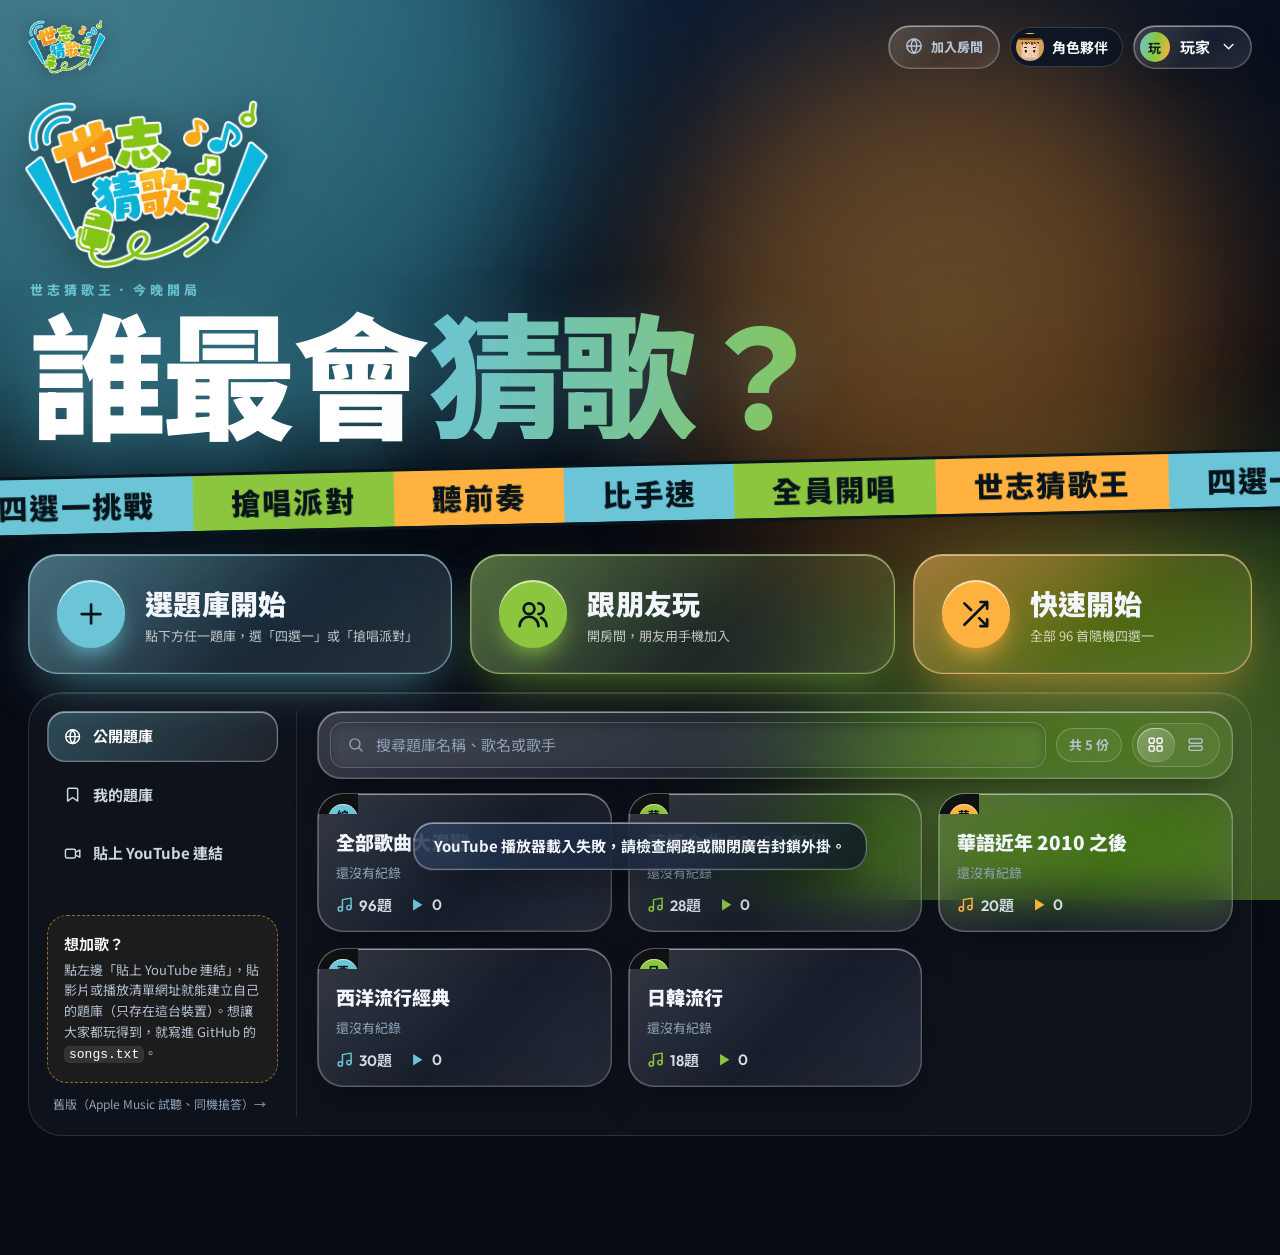
==== index.html @ d583c8eb "換上新 logo，遊戲名稱改為世志猜歌王" ====
<!doctype html>
<html lang="zh-Hant">
<head>
<meta charset="utf-8">
<meta name="viewport" content="width=device-width,initial-scale=1,viewport-fit=cover">
<meta name="theme-color" content="#070b14">
<title>世志猜歌王</title>
<meta name="description" content="世志猜歌王：和朋友一起聽前奏、搶唱的猜歌派對遊戲。">
<link rel="icon" type="image/png" sizes="48x48" href="assets/favicon.png">
<link rel="icon" type="image/png" sizes="192x192" href="assets/icon-192.png">
<link rel="apple-touch-icon" href="assets/apple-touch-icon.png">
<meta property="og:type" content="website">
<meta property="og:title" content="世志猜歌王">
<meta property="og:description" content="和朋友一起聽前奏、搶唱的猜歌派對遊戲。">
<meta property="og:image" content="https://balala-bubu.github.io/wvs_hitster/assets/og.png">
<meta name="twitter:card" content="summary_large_image">
<link rel="preconnect" href="https://fonts.googleapis.com">
<link rel="preconnect" href="https://fonts.gstatic.com" crossorigin>
<link rel="dns-prefetch" href="https://www.youtube-nocookie.com">
<link rel="dns-prefetch" href="https://i.ytimg.com">
<link href="https://fonts.googleapis.com/css2?family=Outfit:wght@500;600;700;800;900&family=Noto+Sans+TC:wght@400;500;700;900&display=swap" rel="stylesheet">
<style>
:root{
  /* brand colors, taken from the World Volunteer Society logo: sky, lime, amber */
  --sky:#6cc5d6; --lime:#8cc63f; --amber:#ffb23f; --ink:#07141b;
  --bg:#070b14; --bg2:#0b111c; --panel:#0e1623; --panel2:#132033; --panel3:#1a2b42;
  --line:rgba(255,255,255,.09); --line2:rgba(255,255,255,.17);
  --text:#f2f6fa; --mute:#9aa8b8; --dim:#66768a;
  --teal:var(--sky); --teal2:#2a8f8c; --tealbg:rgba(108,197,214,.12);
  --sun:var(--amber); --good:var(--lime); --goodbg:rgba(140,198,63,.16); --bad:#ff6b7d; --badbg:rgba(255,107,125,.14);
  --grad:linear-gradient(100deg,#6cc5d6 0%,#8cc63f 52%,#ffb23f 100%);
  --r:18px; --r2:12px;
  --num:"Outfit","Noto Sans TC",system-ui,sans-serif;
  --safeB:env(safe-area-inset-bottom,0px);
}
*{box-sizing:border-box}
html,body{margin:0;min-height:100%;background:var(--bg);color:var(--text);font:15px/1.5 "Noto Sans TC",system-ui,-apple-system,"PingFang TC",sans-serif;-webkit-font-smoothing:antialiased}
body{background:none;overflow-x:hidden}
button,input,select,textarea{font:inherit;color:inherit}
button{cursor:pointer;border:0;background:none;padding:0;-webkit-tap-highlight-color:transparent}
button:disabled{cursor:default;opacity:.45}
[hidden]{display:none!important}
svg.i{width:1.15em;height:1.15em;fill:none;stroke:currentColor;stroke-width:2;stroke-linecap:round;stroke-linejoin:round;flex:none;vertical-align:-.18em}
kbd{font:600 11px/1 var(--num);border:1px solid var(--line2);border-radius:6px;padding:4px 6px;color:var(--mute);background:rgba(255,255,255,.03)}
:focus-visible{outline:2px solid var(--teal);outline-offset:2px}

/* ---------- top bar ---------- */
.top{display:flex;align-items:center;justify-content:space-between;padding:18px 28px;gap:12px}
.logo{font:700 26px/1 var(--num);letter-spacing:.06em;display:flex;align-items:center;gap:10px}
.logo b{background:var(--grad);-webkit-background-clip:text;background-clip:text;color:transparent}
.logo small{font:500 12px "Noto Sans TC";letter-spacing:0;color:var(--mute)}
.me{display:flex;align-items:center;gap:10px;padding:6px 14px 6px 6px;border:1px solid var(--line2);border-radius:999px;background:var(--panel)}
.av{width:30px;height:30px;border-radius:50%;display:grid;place-items:center;font:700 13px var(--num);color:#062022;background:var(--grad);flex:none}

/* ---------- lobby ---------- */
.lobby{padding:0 28px 120px;max-width:1500px;margin:0 auto}
.hero{display:grid;grid-template-columns:1.6fr 1fr;gap:12px;padding:8px;border:1px solid var(--line);border-radius:22px;background:linear-gradient(180deg,rgba(255,255,255,.02),transparent)}
.hcard{display:flex;align-items:center;gap:16px;padding:20px 22px;border-radius:16px;border:1px solid transparent;text-align:left;transition:.2s}
.hcard .ic{width:52px;height:52px;border-radius:50%;display:grid;place-items:center;border:1px solid var(--line2);font-size:20px;flex:none}
.hcard b{font-size:19px;display:block}
.hcard span{color:var(--mute);font-size:13px}
.hcard.on{background:linear-gradient(90deg,rgba(108,197,214,.13),rgba(108,197,214,.04));border-color:rgba(108,197,214,.45);box-shadow:0 0 30px rgba(108,197,214,.08) inset}
.hcard.on .ic{border-color:rgba(108,197,214,.5);color:var(--teal)}
.hcard:not(.on):hover{background:rgba(255,255,255,.03)}
.lib>section{min-width:0}
.lib{display:grid;grid-template-columns:250px 1fr;gap:20px;margin-top:18px;padding:18px;border:1px solid var(--line);border-radius:22px;background:rgba(255,255,255,.012)}
.side{display:flex;flex-direction:column;gap:8px;border-right:1px solid var(--line);padding-right:18px}
.nav{display:flex;align-items:center;gap:12px;padding:13px 16px;border-radius:14px;color:#cfd8df;text-align:left;border:1px solid transparent}
.nav:hover{background:rgba(255,255,255,.035)}
.nav.on{background:var(--panel2);border-color:rgba(108,197,214,.35);color:#fff;box-shadow:inset 3px 0 0 var(--teal)}
.side .grow{flex:1;min-height:20px}
.cta{border:1px dashed rgba(108,197,214,.35);border-radius:16px;padding:16px;font-size:13px;color:var(--mute);line-height:1.6}
.cta b{display:block;color:var(--text);font-size:15px;margin-bottom:4px}
.cta code{background:rgba(255,255,255,.06);padding:1px 5px;border-radius:5px;color:#cfe}
.side a{color:var(--dim);font-size:12px;text-decoration:none;padding:4px 6px}
.side a:hover{color:var(--mute)}
.bar{display:flex;gap:10px;align-items:center;padding:10px;border:1px solid var(--line);border-radius:18px;margin-bottom:14px}
.search{flex:1;display:flex;align-items:center;gap:10px;padding:0 16px;height:46px;border-radius:14px;background:var(--bg2);border:1px solid var(--line)}
.search input{flex:1;background:none;border:0;outline:0;min-width:0}
.search input::placeholder{color:var(--dim)}
.chip{font-size:13px;color:var(--mute);border:1px solid var(--line2);border-radius:999px;padding:6px 12px;white-space:nowrap}
.seg{display:flex;padding:4px;border-radius:999px;border:1px solid var(--line2);gap:2px}
.seg button{width:38px;height:34px;border-radius:999px;display:grid;place-items:center;color:var(--mute)}
.seg button.on{background:var(--panel3);color:#fff}
.grid{display:grid;grid-template-columns:repeat(auto-fill,minmax(250px,1fr));gap:16px}
.card{border-radius:var(--r);overflow:hidden;background:linear-gradient(180deg,var(--panel2),var(--panel));border:1px solid var(--line);text-align:left;transition:transform .2s,border-color .2s;display:flex;flex-direction:column}
.card:hover{transform:translateY(-3px);border-color:rgba(108,197,214,.35)}
.cv{position:relative;aspect-ratio:16/8;background:#111;display:grid;grid-template-columns:1fr 1fr;grid-template-rows:1fr 1fr;overflow:hidden}
.cv img{width:100%;height:100%;object-fit:cover;display:block;filter:saturate(.9)}
.cv.one{grid-template-columns:1fr;grid-template-rows:1fr}
.cv:after{content:"";position:absolute;inset:0;background:linear-gradient(180deg,rgba(0,0,0,.25),transparent 40%,rgba(8,12,16,.6))}
.tags{position:absolute;left:10px;top:10px;display:flex;gap:6px;z-index:1;flex-wrap:wrap}
.tag{font-size:11.5px;padding:3px 9px;border-radius:999px;background:rgba(5,8,11,.72);border:1px solid rgba(255,255,255,.18);backdrop-filter:blur(6px)}
.cb{padding:14px 18px 16px;display:flex;flex-direction:column;gap:6px}
.cb h3{margin:0;font-size:17px;font-weight:700;white-space:nowrap;overflow:hidden;text-overflow:ellipsis}
.meta{font-size:13px;color:var(--mute);display:flex;align-items:center;gap:6px}
.meta .star{color:var(--sun)}
.stats{display:flex;gap:16px;font:600 15px var(--num);color:#d6dee5;margin-top:6px;align-items:center}
.stats span{display:flex;align-items:center;gap:6px}
.stats .i{color:var(--teal)}
.grid.rows{grid-template-columns:1fr}
.grid.rows .card{flex-direction:row;align-items:center}
.grid.rows .cv{width:200px;flex:none;aspect-ratio:16/9}
.grid.rows .cb{flex:1;min-width:0}
.empty{grid-column:1/-1;padding:50px 20px;text-align:center;color:var(--mute);border:1px dashed var(--line2);border-radius:var(--r)}
.empty b{display:block;color:var(--text);font-size:18px;margin-bottom:6px}

/* ---------- buttons ---------- */
.btn{display:inline-flex;align-items:center;justify-content:center;gap:9px;height:50px;padding:0 24px;border-radius:14px;font-weight:700;border:1px solid var(--line2);background:var(--panel2);white-space:nowrap}
.btn:hover:not(:disabled){border-color:rgba(255,255,255,.25)}
.btn.pri{background:var(--grad);color:#08201f;border:0;box-shadow:0 8px 30px rgba(108,197,214,.18)}
.btn.pri:hover:not(:disabled){filter:brightness(1.06)}
.btn.sm{height:38px;padding:0 14px;border-radius:11px;font-size:14px;font-weight:600}
.btn.danger{color:#ffb3b3;border-color:rgba(255,107,107,.35)}
.btn.warn{color:var(--sun);border-color:rgba(255,178,63,.35)}
.btn.info{color:#9fd8ff;border-color:rgba(120,190,255,.35)}

/* ---------- modal ---------- */
.modal{position:fixed;inset:0;z-index:50;display:flex;justify-content:flex-end;background:rgba(0,0,0,.55);backdrop-filter:blur(3px);animation:fade .2s}
.sheet{width:min(1180px,72vw);height:100%;background:linear-gradient(180deg,#0c151d,#091017);border-left:1px solid var(--line2);border-radius:24px 0 0 24px;display:flex;flex-direction:column;animation:slide .28s cubic-bezier(.2,.8,.2,1)}
.sheet.narrow{width:min(720px,100vw)}
@keyframes slide{from{transform:translateX(40px);opacity:0}}
@keyframes fade{from{opacity:0}}
.mh{display:flex;align-items:center;gap:12px;padding:20px 28px;border-bottom:1px solid var(--line)}
.mh h2{margin:0;font-size:24px;font-weight:700;flex:1;min-width:0;white-space:nowrap;overflow:hidden;text-overflow:ellipsis}
.mh .x{width:40px;height:40px;border-radius:12px;display:grid;place-items:center;font-size:20px}
.mh .x:hover{background:rgba(255,255,255,.06)}
.mh .esc{font-size:13px;color:var(--mute)}
.badge{display:inline-flex;align-items:center;gap:6px;font-size:12.5px;padding:4px 11px;border:1px solid var(--line2);border-radius:999px;color:#cfd8df;white-space:nowrap}
.mb{flex:1;overflow:auto;display:grid;grid-template-columns:minmax(0,1fr) minmax(0,1.05fr)}
.mb>div{padding:24px 28px;overflow:auto}
.mb>div+div{border-left:1px solid var(--line)}
.mf{display:flex;align-items:center;gap:12px;padding:16px 28px calc(16px + var(--safeB));border-top:1px solid var(--line);background:rgba(0,0,0,.2)}
.mf .lbl{flex:1;min-width:0}
.mf .lbl small{display:block;font-size:12px;color:var(--mute);letter-spacing:.15em}
.mf .lbl b{font-size:17px}
.dcover{position:relative;border-radius:var(--r);overflow:hidden;aspect-ratio:16/9;background:#000;border:1px solid var(--line)}
.dcover img{width:100%;height:100%;object-fit:cover}
.dcover .tags{top:12px;left:12px}
.dstats{display:flex;gap:18px;align-items:center;padding:14px 4px;color:#cfd8df;flex-wrap:wrap}
.dstats span{display:flex;gap:7px;align-items:center}
.dstats .i{color:var(--teal)}
.dstats .sp{flex:1}
.tabs{display:grid;grid-template-columns:1fr 1fr;padding:4px;border-radius:14px;background:var(--bg2);border:1px solid var(--line);margin:8px 0 6px}
.tabs button{height:42px;border-radius:11px;color:var(--mute);font-weight:600}
.tabs button.on{background:var(--panel3);color:#fff}
.tracks{list-style:none;margin:0;padding:0}
.tracks li{display:flex;gap:14px;align-items:center;padding:10px 6px;border-bottom:1px solid var(--line)}
.tracks img{width:88px;aspect-ratio:16/9;object-fit:cover;border-radius:8px;background:#111;flex:none}
.tracks .tt{flex:1;min-width:0}
.tracks .tt b{display:block;font-weight:500;white-space:nowrap;overflow:hidden;text-overflow:ellipsis}
.tracks .tt small{color:var(--mute);font-size:12.5px;white-space:nowrap;overflow:hidden;text-overflow:ellipsis;display:block}
.tracks .n{font:600 13px var(--num);color:var(--dim)}
.howto{color:#c5d0d9;line-height:1.8;font-size:14.5px}
.howto h4{margin:16px 0 4px;color:#fff}
.howto p{margin:0}
.lbh{display:flex;align-items:center;gap:10px;margin-bottom:14px}
.lbh h3{margin:0;font-size:21px}
.mbox{border:1px solid var(--line2);border-radius:var(--r);padding:16px 18px;display:flex;align-items:center;gap:12px;background:rgba(255,255,255,.015);margin-bottom:14px}
.mbox .t{flex:1}
.mbox .t b{display:block}
.mbox .t small{color:var(--mute)}
.sel{background:transparent;border:0;font:700 22px var(--num);color:#fff;outline:0;cursor:pointer}
.sel option{background:#111;color:#fff;font-size:15px}
.lrow{display:flex;align-items:center;gap:14px;padding:13px 18px;border:1px solid var(--line);border-radius:16px;margin-bottom:10px;background:rgba(255,255,255,.015)}
.lrow .rk{font:700 16px var(--num);width:34px;color:#cfd8df}
.lrow .who{flex:1;min-width:0}
.lrow .who b{display:block}
.lrow .who small{color:var(--mute);font-size:12.5px}
.lrow .sc{font:700 18px var(--num)}
.lrow.g1{border-color:rgba(255,178,63,.5);background:linear-gradient(90deg,rgba(255,178,63,.08),transparent)}
.lrow.g2{border-color:rgba(200,215,230,.38)}
.lrow.g3{border-color:rgba(214,150,100,.42);background:linear-gradient(90deg,rgba(214,150,100,.06),transparent)}
.lrow.mine{box-shadow:inset 3px 0 0 var(--teal)}
.note{color:var(--mute);font-size:13.5px;padding:14px 18px;border:1px solid var(--line);border-radius:14px}

/* settings */
.setup{display:grid;grid-template-columns:260px 1fr;flex:1;overflow:hidden}
.setup aside{padding:24px;border-right:1px solid var(--line);overflow:auto}
.setup aside img{width:100%;aspect-ratio:16/9;object-fit:cover;border-radius:14px;display:block}
.setup aside b{display:block;margin-top:12px;font-size:17px}
.setup aside small{color:var(--mute)}
.setup .form{padding:24px 30px 40px;overflow:auto}
.sec{margin-bottom:26px}
.sh{display:flex;align-items:center;gap:10px;margin-bottom:12px;font-weight:700;font-size:16.5px}
.sh .i{color:var(--teal)}
.sh small{margin-left:auto;font-weight:400;color:var(--mute);font-size:13px}
.modes{display:grid;grid-template-columns:1fr 1fr;gap:12px}
.mode{display:flex;gap:14px;align-items:flex-start;text-align:left;padding:18px;border-radius:16px;border:1px solid var(--line2);background:rgba(255,255,255,.015)}
.mode .ic{width:42px;height:42px;border-radius:12px;display:grid;place-items:center;background:var(--panel3);font-size:19px;flex:none}
.mode b{display:block;font-size:16px}
.mode span{font-size:13px;color:var(--mute)}
.mode.on{border-color:rgba(108,197,214,.6);background:linear-gradient(90deg,rgba(108,197,214,.12),rgba(108,197,214,.03))}
.mode.on .ic{background:rgba(108,197,214,.18);color:var(--teal)}
.two{display:grid;grid-template-columns:1fr 1fr;gap:28px}
.stepper{display:flex;align-items:center;justify-content:space-between;gap:10px}
.stepper button.rd{width:50px;height:50px;border-radius:50%;border:1px solid var(--line2);display:grid;place-items:center;font-size:20px}
.stepper .v{font:700 34px var(--num)}
.stepper .v small{font:500 15px "Noto Sans TC";color:var(--mute);margin-left:4px}
.quick{display:flex;gap:8px;justify-content:center;margin-top:12px;flex-wrap:wrap}
.quick button{padding:6px 14px;border-radius:999px;border:1px solid var(--line2);font:600 13.5px var(--num);color:#cfd8df}
.quick button.on{border-color:var(--teal);color:#fff;background:var(--tealbg)}
.box{border:1px solid var(--line);border-radius:16px;padding:16px 18px;background:rgba(255,255,255,.015)}
.box+.box{margin-top:12px}
.box .bt{display:flex;align-items:center;gap:8px;font-weight:700}
.box .bd{font-size:13px;color:var(--mute);margin:3px 0 10px}
.rangev{font:700 26px var(--num)}
input[type=range]{width:100%;accent-color:var(--teal);height:28px}
.opts3{display:grid;grid-template-columns:repeat(auto-fit,minmax(150px,1fr));gap:10px}
.opt3{padding:14px 16px;border-radius:14px;border:1px solid var(--line2);text-align:left}
.opt3 b{display:block;font-size:15px}
.opt3 span{font-size:12.5px;color:var(--mute)}
.opt3.on{border-color:rgba(255,178,63,.65);background:linear-gradient(90deg,rgba(255,178,63,.1),transparent)}
.plist{display:grid;grid-template-columns:repeat(auto-fill,minmax(210px,1fr));gap:10px}
.prow{display:flex;align-items:center;gap:10px;padding:10px 12px;border:1px solid var(--line2);border-radius:14px}
.prow .dot{width:12px;height:12px;border-radius:50%;background:var(--c);flex:none;box-shadow:0 0 10px var(--c)}
.prow input{flex:1;min-width:0;background:none;border:0;outline:0;font-weight:600}
.prow kbd{flex:none}
.prow .rm{color:var(--dim);width:26px;height:26px;border-radius:8px;display:grid;place-items:center}
.prow .rm:hover{color:var(--bad);background:var(--badbg)}
.addp{border:1px dashed var(--line2);border-radius:14px;color:var(--mute);min-height:48px}
.field{width:100%;background:var(--bg2);border:1px solid var(--line2);border-radius:12px;padding:12px 14px;outline:0}
.field:focus{border-color:var(--teal)}
textarea.field{min-height:260px;resize:vertical;font:14px/1.6 ui-monospace,Menlo,monospace}
.msg{color:var(--sun);font-size:13.5px;margin:0}

/* ---------- game ---------- */
.game{display:grid;grid-template-columns:330px 1fr;gap:24px;padding:4px 28px 28px;max-width:1700px;margin:0 auto}
.rank{display:flex;flex-direction:column;gap:6px}
.rank h4{margin:6px 10px 6px;font-size:12.5px;color:var(--mute);font-weight:500;letter-spacing:.1em}
.rrow{display:flex;align-items:center;gap:10px;padding:12px 14px;border-radius:14px;border:1px solid transparent;transition:background .3s}
.rrow .n{font:600 13px var(--num);color:var(--mute);width:26px}
.rrow .av{width:36px;height:36px}
.rrow .nm{flex:1;min-width:0;white-space:nowrap;overflow:hidden;text-overflow:ellipsis;font-weight:600}
.rrow .you{font:600 10.5px var(--num);border:1px solid rgba(108,197,214,.5);color:var(--teal);border-radius:999px;padding:1px 7px;margin-left:6px}
.rrow .st{font-size:12px;border:1px solid var(--line2);border-radius:999px;padding:2px 9px;white-space:nowrap}
.rrow .st.ok{border-color:rgba(140,198,63,.5);color:var(--good)}
.rrow .st.no{border-color:rgba(255,107,107,.45);color:var(--bad)}
.rrow .st.hot{border-color:var(--c,var(--sun));color:var(--c,var(--sun))}
.rrow .sc{font:700 16px var(--num);color:var(--good);min-width:52px;text-align:right}
.rrow .sc i{font-style:normal;color:var(--sun);font-size:13px;margin-left:4px}
.rrow.me{background:linear-gradient(90deg,rgba(108,197,214,.1),rgba(255,255,255,.02));border-color:rgba(108,197,214,.25)}
.rrow.ghost{opacity:.55}
.rrow.ghost .sc{color:#cfd8df}
.rrow.lead{background:linear-gradient(90deg,rgba(255,178,63,.1),rgba(255,255,255,.02));border-color:rgba(255,178,63,.25)}
.rrow.lock{opacity:.4}
.arena{min-width:0;display:flex;flex-direction:column;gap:18px}
.ahead{display:flex;align-items:center;gap:10px;flex-wrap:wrap}
.ahead h1{margin:0;flex:1;min-width:200px;font:700 34px/1.2 var(--num)}
.ahead h1 small{display:block;font:500 14px "Noto Sans TC";color:var(--mute)}
.stage{position:relative;border-radius:22px;overflow:hidden;background:#000;border:1px solid var(--line);height:clamp(260px,46vh,600px)}
.ytwrap{position:absolute;inset:0;pointer-events:none;z-index:0}
.btn.danger.armed{background:#c0392b;border-color:#c0392b;color:#fff}
.hnote{grid-column:1/-1;display:flex;align-items:center;justify-content:center;gap:12px;padding:16px;color:var(--mute);font-size:13px}
.thumbL{position:absolute;inset:0;background:#000 center/contain no-repeat;opacity:0;transition:opacity .3s}
.thumbL.on{opacity:1}
.cover{position:absolute;inset:0;display:flex;flex-direction:column;align-items:center;justify-content:center;gap:18px;padding:20px;text-align:center;background:radial-gradient(600px 300px at 50% 45%,#0f1a24,#060a0e);transition:opacity .45s}
.cover.off{opacity:0;pointer-events:none}
.pill{font:700 17px var(--num);padding:6px 18px;border:1px solid rgba(255,178,63,.45);border-radius:999px;color:#fff;background:rgba(255,178,63,.06)}
.ringw{position:relative;width:190px;height:190px;display:grid;place-items:center}
.ring{position:absolute;inset:0;transform:rotate(-90deg)}
.ring circle{fill:none;stroke-width:9}
.ring .trk{stroke:rgba(255,255,255,.07)}
.ring{filter:drop-shadow(0 0 9px rgba(108,197,214,.5))}
.ring .arc{stroke:var(--teal);stroke-linecap:round;stroke-dasharray:100;transition:stroke .3s}
.ringw.hot .ring{filter:drop-shadow(0 0 9px rgba(255,107,107,.55))}
.ringw.hot .arc{stroke:var(--bad)}
.ringw b{font:800 76px/1 var(--num)}
.ringw.spin .ring{animation:spin 1.1s linear infinite}
.ringw.spin .arc{stroke-dashoffset:72!important}
@keyframes spin{to{transform:rotate(270deg)}}
.cnt{font:600 16px var(--num);padding:6px 18px;border:1px solid var(--line2);border-radius:999px}
.singT{font:900 clamp(34px,6vw,72px)/1.15 "Noto Sans TC";letter-spacing:.02em;max-width:92%;text-wrap:balance}
.singA{font-size:clamp(17px,2.2vw,24px);color:#c9d4dc;margin-top:-6px}
.singH{color:var(--mute);font-size:14px}
.buzzN{font:900 clamp(30px,5vw,56px)/1.15 "Noto Sans TC";color:var(--c)}
.cover .mini{transform:scale(.62);margin:-34px 0}
.vinfo{position:absolute;left:0;right:0;top:0;padding:18px 22px 40px;background:linear-gradient(180deg,rgba(0,0,0,.75),transparent);opacity:0;transition:opacity .4s;pointer-events:none}
.vinfo.on{opacity:1}
.vinfo b{display:block;font-size:20px;text-shadow:0 2px 8px #000}
.vinfo small{color:#cfd8df}
.sctl{position:absolute;bottom:16px;display:flex;align-items:center;gap:6px;z-index:3}
.sctl.l{left:16px;padding:4px;border-radius:999px;background:rgba(10,15,20,.75);border:1px solid var(--line2)}
.sctl.l button{display:flex;align-items:center;gap:7px;padding:8px 14px;border-radius:999px;font-size:13px;font-weight:600;color:var(--mute)}
.sctl.l button.on{background:var(--panel3);color:#fff}
.sctl.r{right:18px;gap:10px;font:600 15px var(--num);padding:6px 12px;border-radius:999px;background:rgba(10,15,20,.6)}
.sctl.r input{width:150px}
.tap{position:absolute;inset:0;display:grid;place-items:center;background:rgba(0,0,0,.55);z-index:4}
.pop{position:absolute;left:5%;top:50%;transform:translateY(-50%);z-index:5;padding:22px 30px;border-radius:20px;background:linear-gradient(135deg,rgba(40,34,18,.92),rgba(14,18,24,.92));border:1px solid rgba(255,178,63,.3);box-shadow:0 20px 60px rgba(0,0,0,.6);animation:popin .45s cubic-bezier(.2,1.4,.4,1);min-width:240px}
.pop.no{background:linear-gradient(135deg,rgba(50,18,20,.92),rgba(14,18,24,.92));border-color:rgba(255,107,107,.35)}
.pop .big{font:800 72px/1 var(--num);color:var(--sun);text-shadow:0 0 30px rgba(255,178,63,.35)}
.pop .big i{font:700 26px var(--num);font-style:normal;color:#fff;margin-left:8px}
.pop .sub{font-size:20px;font-weight:700;margin-top:8px}
.pop .ans{font-size:14px;color:#cfd8df;margin-top:6px;max-width:380px}
.pop .parts{display:flex;gap:12px;margin-top:10px;font:600 13px var(--num);color:var(--mute)}
@keyframes popin{from{opacity:0;transform:translateY(-50%) scale(.7)}}
.opts{display:grid;grid-template-columns:1fr 1fr;gap:18px}
.opt{position:relative;display:flex;align-items:center;gap:14px;min-height:104px;padding:18px 26px 18px 34px;border-radius:20px;border:1px solid var(--line);background:linear-gradient(180deg,#0d141b,#0a1016);text-align:left;font-size:clamp(16px,1.6vw,24px);font-weight:500;line-height:1.35;transition:transform .12s,border-color .2s,background .3s}
.opt .ot{flex:1;display:-webkit-box;-webkit-line-clamp:2;-webkit-box-orient:vertical;overflow:hidden}
.opt:hover:not(:disabled){border-color:rgba(108,197,214,.4);transform:translateY(-2px)}
.opt:active:not(:disabled){transform:scale(.985)}
.opt:disabled{opacity:1;cursor:default}
.opt.wait .ot{opacity:.55}
.opt.pick{border-color:rgba(108,197,214,.6);background:linear-gradient(180deg,#123236,#0c1c20)}
.opt.right{border-color:rgba(140,198,63,.65);background:linear-gradient(180deg,#14402f,#0d241c)}
.opt.wrong{border-color:rgba(255,107,107,.55);background:linear-gradient(180deg,#3f1719,#200d0f)}
.opt.fade{opacity:.4}
.opt .mk{position:absolute;right:16px;bottom:12px;width:30px;height:30px;border-radius:50%;display:grid;place-items:center;font-size:16px}
.opt.right .mk{background:var(--good);color:#04130c}
.opt.wrong .mk{background:var(--bad);color:#200}
.judge{display:flex;gap:14px;justify-content:center;align-items:stretch;flex-wrap:wrap;padding:6px 0}
.judge .btn{height:66px;font-size:18px;padding:0 30px;border-radius:18px;flex:1;max-width:330px}
.judge .ok{background:linear-gradient(180deg,#1d5a41,#123b2b);border-color:rgba(140,198,63,.6);color:#d7ffe9}
.judge .ng{background:linear-gradient(180deg,#5a1d22,#3b1215);border-color:rgba(255,107,107,.55);color:#ffe0e0}
.judge .hint{flex-basis:100%;text-align:center;color:var(--mute);font-size:14px}

/* sing pads */
.game.sing{grid-template-columns:200px minmax(0,1fr) 200px}
.game.sing .rank{display:none}
.pads{display:flex;flex-direction:column;gap:14px;justify-content:center}
.game:not(.sing) .pads{display:none}
.pad{position:relative;flex:1;max-height:190px;min-height:84px;border-radius:22px;border:2px solid var(--c);background:linear-gradient(160deg,color-mix(in srgb,var(--c) 26%,#0b1117),#0a0f14 75%);display:flex;flex-direction:column;align-items:center;justify-content:center;gap:2px;padding:10px;transition:transform .08s,opacity .2s;box-shadow:0 0 0 0 var(--c)}
.pad b{font-size:19px;max-width:100%;white-space:nowrap;overflow:hidden;text-overflow:ellipsis}
.pad .ps{font:800 34px/1 var(--num);color:var(--c)}
.pad kbd{position:absolute;top:10px;right:10px}
.pad:active:not(:disabled){transform:scale(.96)}
.pad.lock{opacity:.3;filter:grayscale(.8)}
.pad.buzz{animation:buzz .6s ease-out;box-shadow:0 0 40px var(--c)}
.pad.idle{opacity:.6}
@keyframes buzz{0%{transform:scale(1.08)}100%{transform:scale(1)}}
.pad .lk{position:absolute;bottom:8px;font-size:12px;color:var(--mute)}

/* result */
.result{position:fixed;inset:0;z-index:40;display:grid;place-items:center;background:rgba(3,5,8,.82);backdrop-filter:blur(6px);padding:20px;animation:fade .3s;overflow:auto}
.rcard{width:min(760px,100%);border-radius:26px;border:1px solid var(--line2);background:linear-gradient(180deg,#0f1922,#0a1016);padding:30px;max-height:100%;overflow:auto}
.rcard h2{margin:0 0 4px;font-size:15px;color:var(--mute);font-weight:500;letter-spacing:.15em}
.rbig{font:800 84px/1 var(--num);background:var(--grad);-webkit-background-clip:text;background-clip:text;color:transparent}
.rgrid{display:grid;grid-template-columns:repeat(4,1fr);gap:10px;margin:20px 0}
.rgrid div{border:1px solid var(--line);border-radius:14px;padding:12px 14px}
.rgrid small{display:block;color:var(--mute);font-size:12px}
.rgrid b{font:700 22px var(--num)}
.rlist{list-style:none;padding:0;margin:0 0 20px;max-height:300px;overflow:auto}
.rlist li{display:flex;align-items:center;gap:12px;padding:8px 4px;border-bottom:1px solid var(--line);font-size:14px}
.rlist .mk{width:24px;height:24px;border-radius:50%;display:grid;place-items:center;font-size:13px;flex:none}
.rlist .ok{background:var(--goodbg);color:var(--good)}
.rlist .no{background:var(--badbg);color:var(--bad)}
.rlist .tt{flex:1;min-width:0;white-space:nowrap;overflow:hidden;text-overflow:ellipsis}
.rlist a{color:var(--mute);font-size:12px}
.rlist .g{font:600 13px var(--num);color:var(--sun)}
.ract{display:flex;gap:12px;flex-wrap:wrap}
.ract .btn{flex:1}
.podium .lrow .sc{color:var(--c)}

.toast{position:fixed;left:50%;bottom:calc(30px + var(--safeB));transform:translateX(-50%);z-index:90;background:#1a2530;border:1px solid var(--line2);padding:12px 20px;border-radius:14px;box-shadow:0 10px 30px rgba(0,0,0,.5);animation:fade .2s;max-width:90vw;text-align:center}
#fx{position:fixed;inset:0;pointer-events:none;z-index:95}
.flashL{position:fixed;inset:0;pointer-events:none;z-index:30;background:radial-gradient(circle at center,transparent 40%,var(--c));opacity:0}
.flashL.go{animation:flash .7s ease-out}
@keyframes flash{0%{opacity:.55}100%{opacity:0}}

/* ---------- motion that links the screens together ---------- */
@keyframes viewin{from{opacity:0;transform:translateY(8px)}}
@keyframes swapin{from{opacity:0;transform:translateX(12px)}}
@keyframes sheetout{to{transform:translateX(36px);opacity:0}}
@keyframes fadeout{to{opacity:0}}
@keyframes popout{to{opacity:0;transform:translateY(-50%) scale(.94)}}
@keyframes mkpop{from{transform:scale(.4);opacity:0}}
@keyframes rcin{from{opacity:0;transform:translateY(14px) scale(.97)}}
@keyframes bump{40%{transform:scale(1.35)}}
.lobby:not([hidden]),.game:not([hidden]){animation:viewin .32s cubic-bezier(.2,.8,.2,1)}
.sheet.swap>:not(.mh){animation:swapin .24s cubic-bezier(.2,.8,.2,1)}
.modal.out{animation:fadeout .2s forwards;pointer-events:none}
.modal.out .sheet{animation:sheetout .2s forwards}
.rcard{animation:rcin .4s cubic-bezier(.2,.8,.2,1)}

/* two stacked players: the one in front is the one playing */
.ytslot{position:absolute;inset:0;opacity:0}
.ytslot.front{opacity:1;z-index:2}
.ytwrap iframe,.ytslot>div{width:100%;height:100%;display:block;border:0}

/* stage cover: fades in quickly (so the next song's picture never shows), fades out gently */
.cover{transition:opacity .12s}
.cover.off{transition:opacity .45s}
.cover.snap,.cover.snap.off,.thumbL.snap,.vinfo.snap{transition:none!important}
.cover.swapin>*{animation:fade .2s}
.cover.peek{justify-content:flex-start;gap:6px;padding-top:14px;background:linear-gradient(180deg,rgba(5,8,10,.9),rgba(5,8,10,.55) 34%,rgba(5,8,10,0) 60%)}
.cover.peek .pill,.cover.peek .singH{display:none}
.cover.peek .singT{font-size:clamp(22px,3.4vw,38px)}
.cover.peek .singA{font-size:15px}
.cover.peek .buzzN{font-size:clamp(18px,2.6vw,28px)}
.ringw.slow .ring{animation:spin 1.1s linear infinite}
.ringw.slow .arc{stroke-dashoffset:72!important}

/* gap between questions */
.nextbar{position:absolute;left:0;right:0;bottom:0;height:4px;z-index:3;opacity:0;transition:opacity .2s;pointer-events:none}
.nextbar.on{opacity:1}
.nextbar i{display:block;height:100%;background:var(--grad);transform-origin:left;transform:scaleX(0)}
.pop.out{animation:popout .25s forwards;pointer-events:none}
.opts.enter .opt{animation:fade .22s}
.opt .mk:empty{display:none}
.opt.right .mk,.opt.wrong .mk{animation:mkpop .3s cubic-bezier(.2,1.4,.4,1)}
.rrow .sc b{font-weight:700}
.pad .ps.bump{animation:bump .35s ease-out}
.pad .lk{display:none}
.pad.lock .lk{display:block}
.pad{transition:transform .08s,opacity .25s,filter .25s,box-shadow .25s}

/* timeline scrubber (sing mode) */
.scrub{display:flex;align-items:center;gap:8px;padding:10px 14px;border:1px solid var(--line);border-radius:16px;background:var(--panel);flex-wrap:wrap;animation:fade .2s}
.scrub button{height:38px;min-width:44px;padding:0 11px;border-radius:11px;border:1px solid var(--line2);font:600 13px var(--num);display:inline-flex;align-items:center;justify-content:center;gap:6px;color:#d6dee5}
.scrub button:hover{border-color:rgba(255,255,255,.28)}
.scrub #scrubPlay{width:44px;padding:0;background:var(--panel3)}
.scrub .tm{font:600 13px var(--num);color:var(--mute);min-width:40px;text-align:center}
.scrubline{display:flex;align-items:center;gap:8px;flex:1;min-width:200px}
.scrub input[type=range]{flex:1;min-width:0;margin:0}
.scrub .sp{flex:1;min-width:8px}
@media (max-width:860px){
  .scrub{padding:8px 10px;gap:6px}
  .scrub button{height:36px;min-width:38px;padding:0 8px}
  .scrub .long{display:none}
  .scrubline{order:-1;flex-basis:100%}
}

/* ---------- responsive ---------- */
@media (max-width:1100px){
  .sheet{width:100vw;border-radius:0}
  .game{grid-template-columns:260px 1fr;padding:4px 18px 24px}
}
@media (max-width:860px){
  .top{padding:14px 16px}
  .lobby{padding:0 16px 100px}
  .hero{grid-template-columns:1fr}
  .lib{grid-template-columns:1fr;padding:12px}
  .side{border-right:0;padding-right:0;flex-direction:row;overflow-x:auto;gap:6px}
  .side .nav{white-space:nowrap;padding:10px 14px;flex:none}
  .side .grow,.side .cta,.side a{display:none}
  .mb{display:block}
  .mb>div{overflow:visible}
  .mf .lbl{display:none}
  .mf .btn{flex:1;padding:0 12px}
  .mb>div+div{border-left:0;border-top:1px solid var(--line)}
  .setup{grid-template-columns:1fr}
  .setup aside{display:none}
  .setup .form{padding:18px 16px 30px}
  .two,.modes{grid-template-columns:1fr}
  .mh,.mf{padding-left:16px;padding-right:16px}
  .mb>div{padding:18px 16px}
  .game{grid-template-columns:1fr;padding:0 12px 18px;gap:12px}
  .rank{flex-direction:row;overflow-x:auto;gap:6px}
  .rank h4,.rank .ghost{display:none}
  .rrow{flex:none;padding:8px 12px}
  .ahead h1{font-size:22px;min-width:0}
  .ahead .btn span:not([data-i]){display:none}
  .ahead .btn{padding:0 11px}
  .bar{flex-wrap:wrap}
  .bar .search{flex-basis:100%}
  .sctl.r{display:none}
  .sctl.l{top:10px;right:10px;bottom:auto;left:auto}
  .sctl.l button{padding:7px 10px}
  .game.sing .singH{display:none}
  .stage{height:clamp(220px,40vh,420px)}
  .ringw{width:140px;height:140px}.ringw b{font-size:54px}
  .opts{gap:10px}
  .opt{min-height:90px;padding:14px 14px 14px 16px;font-size:15px;border-radius:16px}
  .opt kbd{display:none}
  .pop{left:50%;transform:translate(-50%,-50%);padding:16px 20px;min-width:0;width:max-content;max-width:88%}
  @keyframes popin{from{opacity:0;transform:translate(-50%,-50%) scale(.7)}}
  .pop .big{font-size:52px}
  .sctl.l button span:not([data-i]){display:none}
  .rgrid{grid-template-columns:1fr 1fr}
  .rbig{font-size:64px}
  /* sing on a phone: pads on top and bottom; top row faces the other side of the table */
  .game.sing{grid-template-columns:1fr;grid-template-rows:auto auto 1fr auto;min-height:calc(100dvh - 70px)}
  .game.sing .pads{flex-direction:row;gap:8px}
  .game.sing #padsA{order:-1}
  .game.sing #padsA .pad{transform:rotate(180deg)}
  .game.sing #padsA .pad:active:not(:disabled){transform:rotate(180deg) scale(.96)}
  .pad{min-height:96px;max-height:none;border-radius:18px}
  .pad kbd{display:none}
  .game.sing .stage{height:clamp(200px,34vh,380px)}
  .judge .btn{height:58px;font-size:16px;padding:0 16px}
}
@media (max-width:480px){
  .grid{grid-template-columns:1fr}
  .grid.rows .cv{width:120px}
  .hcard{padding:14px}
  .stats{gap:12px;font-size:14px}
}
@media (prefers-reduced-motion:reduce){*{animation-duration:.01ms!important;transition-duration:.01ms!important}}
/* >>> theme layer (color blocks + liquid glass) */
/* =====================================================================
   THEME LAYER: Wrapped-style color blocks + liquid glass
   Palette = World Volunteer Society logo (sky / lime / amber).
   Rule of thumb: backdrop-filter only on leaf surfaces, never nested,
   so every glass layer really sees the drifting color behind it.
   ===================================================================== */
:root{
  --g-bg:linear-gradient(135deg,rgba(255,255,255,.17),rgba(255,255,255,.05) 55%,rgba(255,255,255,.1));
  --g-edge:inset 0 1px 0 rgba(255,255,255,.5),inset 0 -1px 0 rgba(255,255,255,.1),inset 1px 0 0 rgba(255,255,255,.22),inset -1px 0 0 rgba(255,255,255,.08);
  --g-drop:0 18px 40px -14px rgba(0,0,0,.55);
  --g-blur:blur(22px) saturate(1.7);
  --ease-pop:cubic-bezier(.2,1.35,.4,1);
  --ease-out:cubic-bezier(.2,.8,.2,1);
  --mute:#b4c1d0; --dim:#8fa1b5;   /* lighter greys: text sits on translucent glass */
}
html{background:#070b14;overflow-x:clip}
body{overflow-x:hidden;overflow-x:clip}
@keyframes viewin{from{transform:translateY(12px)}}

/* ---------- aura: slow drifting color behind the glass ---------- */
.aura{position:fixed;inset:0;z-index:-1;overflow:hidden;pointer-events:none;background:radial-gradient(120% 80% at 50% 0%,#0e1d33 0%,#070b14 62%)}
.aura i{position:absolute;border-radius:50%;filter:blur(72px);will-change:transform}
.aura .b1{width:64vmax;height:64vmax;left:-20vmax;top:-26vmax;opacity:.62;background:radial-gradient(circle at 38% 38%,#6cc5d6,#2a7f94 72%);animation:drift1 26s ease-in-out infinite alternate}
.aura .b2{width:60vmax;height:60vmax;right:-22vmax;bottom:-28vmax;opacity:.5;background:radial-gradient(circle at 42% 42%,#8cc63f,#456f1a 72%);animation:drift2 33s ease-in-out infinite alternate}
.aura .b3{width:44vmax;height:44vmax;right:4vmax;top:2vmax;opacity:.4;background:radial-gradient(circle,#ffb23f,#a85a14 74%);animation:drift3 39s ease-in-out infinite alternate}
@keyframes drift1{to{transform:translate3d(16vmax,12vmax,0) scale(1.14) rotate(24deg)}}
@keyframes drift2{to{transform:translate3d(-18vmax,-10vmax,0) scale(1.1) rotate(-18deg)}}
@keyframes drift3{to{transform:translate3d(-24vmax,22vmax,0) scale(.86) rotate(30deg)}}

/* ---------- glass surfaces ---------- */
.me,.hcard,.card,.bar,.rrow,.scrub,.sctl.l,.sctl.r,.pop,.toast,.opt,.pad,.btn{
  background:var(--g-bg);border:1px solid rgba(255,255,255,.22);box-shadow:var(--g-edge),var(--g-drop);
}
.me,.hcard,.card,.bar,.rrow,.scrub,.sctl.l,.sctl.r,.pop,.toast,.opt,.pad,.sheet,.rcard,.tap{
  -webkit-backdrop-filter:var(--g-blur);backdrop-filter:var(--g-blur);
}
.me,.hcard,.card,.bar,.rrow,.scrub,.btn,.sheet,.rcard{position:relative}
/* specular highlight that follows the pointer (--mx / --my set by the small script at the bottom) */
.me::before,.hcard::before,.card::before,.bar::before,.rrow::before,.scrub::before,.btn::before,.opt::before,.pad::before,.nav::before,.box::before,.mode::before,.lrow::before,.sheet::before,.rcard::before{
  content:"";position:absolute;inset:0;border-radius:inherit;pointer-events:none;z-index:0;opacity:0;transition:opacity .3s;
  background:radial-gradient(200px 130px at var(--mx,30%) var(--my,0%),rgba(255,255,255,.34),transparent 72%);
}
.nav,.box,.mode,.lrow{position:relative}
.me:hover::before,.hcard:hover::before,.card:hover::before,.bar:hover::before,.rrow:hover::before,.scrub:hover::before,.btn:hover::before,.opt:hover::before,.pad:hover::before,.nav:hover::before,.box:hover::before,.mode:hover::before,.lrow:hover::before{opacity:1}
.sheet::before,.rcard::before{background:radial-gradient(520px 340px at var(--mx,50%) var(--my,0%),rgba(255,255,255,.1),transparent 70%)}
.sheet:hover::before,.rcard:hover::before{opacity:1}
/* slow sheen sweep on the big tiles, so the glass feels alive even without a pointer */
.hcard::after,.opt::after{content:"";position:absolute;inset:-30% auto -30% -45%;width:32%;transform:skewX(-20deg) translateX(-160%);background:linear-gradient(90deg,transparent,rgba(255,255,255,.3),transparent);pointer-events:none;border-radius:inherit;animation:sheen 7s ease-in-out infinite}
.opt:nth-child(2)::after{animation-delay:1.2s}.opt:nth-child(3)::after{animation-delay:2.4s}.opt:nth-child(4)::after{animation-delay:3.6s}
#heroQuick::after{animation-delay:3.2s}
@keyframes sheen{0%,62%{transform:skewX(-20deg) translateX(-160%)}100%{transform:skewX(-20deg) translateX(520%)}}

/* ---------- top bar ---------- */
.top{padding:20px 28px}
.logo{font-size:32px;font-weight:900;letter-spacing:.04em}
.logo b{background:var(--grad) 0 0/220% 100%;-webkit-background-clip:text;background-clip:text;color:transparent;animation:flow 8s ease-in-out infinite alternate}
.logo small{font-weight:700}
.logo{line-height:0}
.logo img{display:block;height:54px;width:auto;filter:drop-shadow(0 2px 10px rgba(0,0,0,.35))}
.herologo{display:block;height:clamp(110px,22vw,170px);width:auto;margin:0 0 10px -6px;filter:drop-shadow(0 6px 22px rgba(0,0,0,.4))}
.me{border-radius:999px;font-weight:700}
@keyframes flow{to{background-position:100% 0}}

/* ---------- lobby: big type + color blocks ---------- */
.wrapped{position:relative;padding:6px 2px 30px}
.kicker{margin:0 0 4px;font:800 13px var(--num);letter-spacing:.3em;color:var(--sky)}
.mega{margin:0;font:900 clamp(54px,10.6vw,160px)/1 "Noto Sans TC",var(--num);letter-spacing:-.035em;color:#fff;text-shadow:0 10px 60px rgba(108,197,214,.25)}
.mega em{font-style:normal;display:inline-block;padding:0 .08em 0 .04em;background:var(--grad) 0 0/220% 100%;-webkit-background-clip:text;background-clip:text;color:transparent;animation:flow 7s ease-in-out infinite alternate}
.ticker{margin:24px -70px 0;overflow:hidden;transform:rotate(-1.3deg);border-block:3px solid var(--ink);box-shadow:0 18px 40px -18px rgba(0,0,0,.6)}
.tk{display:flex;width:max-content;animation:tick 30s linear infinite}
.tk span{flex:none;padding:13px 38px;font:900 clamp(18px,2.3vw,30px)/1 "Noto Sans TC";color:var(--ink);letter-spacing:.08em;white-space:nowrap}
.tk span:nth-child(3n+1){background:var(--sky)}
.tk span:nth-child(3n+2){background:var(--lime)}
.tk span:nth-child(3n){background:var(--amber)}
@keyframes tick{to{transform:translateX(-50%)}}

.hero{background:none;border:0;padding:0;gap:18px}
.hcard{--hc:var(--sky);min-height:120px;border-radius:30px;gap:20px;padding:22px 28px;overflow:hidden;transition:transform .3s var(--ease-pop),box-shadow .3s,border-color .3s}
#heroQuick{--hc:var(--amber)}
#heroCreate,#heroQuick{
  background:linear-gradient(135deg,color-mix(in srgb,var(--hc) 40%,transparent),color-mix(in srgb,var(--hc) 9%,transparent) 62%),var(--g-bg);
  border-color:color-mix(in srgb,var(--hc) 55%,rgba(255,255,255,.3));
  box-shadow:var(--g-edge),0 22px 50px -18px color-mix(in srgb,var(--hc) 60%,transparent);
}
#heroCreate:hover,#heroQuick:hover{transform:translateY(-4px) scale(1.01);background:linear-gradient(135deg,color-mix(in srgb,var(--hc) 52%,transparent),color-mix(in srgb,var(--hc) 14%,transparent) 62%),var(--g-bg)}
#heroCreate:active,#heroQuick:active{transform:scale(.975,.96)}
.hcard .ic{width:68px;height:68px;font-size:28px;border:0;color:var(--ink);background:var(--hc);box-shadow:inset 0 2px 0 rgba(255,255,255,.6),0 12px 26px -8px var(--hc)}
.hcard.on .ic{color:var(--ink);border:0}
.hcard b{font-size:clamp(20px,2.2vw,28px);font-weight:900;letter-spacing:.01em}
.hcard span{color:rgba(255,255,255,.72)}
.hcard .ic{font-size:28px}

.lib{background:rgba(255,255,255,.03);border:1px solid rgba(255,255,255,.12);border-radius:34px;box-shadow:inset 0 1px 0 rgba(255,255,255,.14)}
.side{border-right-color:rgba(255,255,255,.1)}
.nav{border-radius:18px;font-weight:700;transition:background .25s,transform .25s var(--ease-pop)}
.nav.on{background:linear-gradient(135deg,rgba(108,197,214,.32),rgba(255,255,255,.07));border-color:rgba(255,255,255,.3);box-shadow:var(--g-edge)}
.nav:active{transform:scale(.97)}
.cta{border:1px dashed rgba(255,178,63,.55);border-radius:20px;background:rgba(255,178,63,.06)}
.cta code{background:rgba(255,255,255,.1);color:#fff}
.bar{border-radius:24px;padding:10px 12px}
.search{background:rgba(255,255,255,.07);border-color:rgba(255,255,255,.16);box-shadow:inset 0 2px 8px rgba(0,0,0,.25)}
.chip{border-color:rgba(255,255,255,.22);background:rgba(255,255,255,.06);font-weight:700}
.seg{background:rgba(255,255,255,.06);border-color:rgba(255,255,255,.18)}
.seg button.on,.tabs button.on{background:linear-gradient(135deg,rgba(255,255,255,.28),rgba(255,255,255,.1));box-shadow:var(--g-edge)}

/* library cards: each one takes the next brand color */
.card{--cc:var(--sky);border-radius:26px;transition:transform .35s var(--ease-pop),box-shadow .3s,border-color .3s}
.card:nth-child(3n+2){--cc:var(--lime)}
.card:nth-child(3n){--cc:var(--amber)}
.card:hover{transform:translateY(-6px) scale(1.015);border-color:color-mix(in srgb,var(--cc) 75%,#fff 10%);box-shadow:var(--g-edge),0 26px 54px -16px color-mix(in srgb,var(--cc) 65%,transparent)}
.card:active{transform:scale(.985)}
.cv:after{background:linear-gradient(180deg,rgba(7,11,20,.2),transparent 40%,rgba(7,11,20,.55))}
.cv img{filter:saturate(1.08)}
.tag{background:var(--cc,var(--sky));color:var(--ink);font-weight:800;border:0;backdrop-filter:none;box-shadow:inset 0 1px 0 rgba(255,255,255,.55)}
.cb h3{font-size:19px;font-weight:900}
.stats .i{color:var(--cc)}
.meta .star{color:var(--amber)}
.grid.rows .card{border-radius:24px}

/* ---------- buttons ---------- */
.btn{border-radius:18px;font-weight:800;transition:transform .22s var(--ease-pop),box-shadow .25s,filter .2s,border-color .2s}
.btn:hover:not(:disabled){transform:translateY(-2px);border-color:rgba(255,255,255,.45)}
.btn:active:not(:disabled){transform:scale(.96,.93)}
.btn.sm{border-radius:14px}
.btn.pri{border:0;color:var(--ink);font-weight:900;background:linear-gradient(100deg,#6cc5d6,#8cc63f 50%,#ffb23f) 0 0/220% 100%;box-shadow:inset 0 2px 0 rgba(255,255,255,.6),0 14px 36px -10px rgba(140,198,63,.6);animation:flow 6s ease-in-out infinite alternate}
.btn.pri:hover:not(:disabled){filter:brightness(1.07) saturate(1.1)}
.btn.danger{color:#ffb3bd;border-color:rgba(255,107,125,.5)}
.btn.warn{color:#ffd48a;border-color:rgba(255,178,63,.55)}
.btn.info{color:#a9e4f1;border-color:rgba(108,197,214,.55)}
.btn.danger.armed{background:#e0364f;border-color:#ff8b9b;color:#fff}
kbd{border-color:rgba(255,255,255,.22);background:rgba(255,255,255,.08);color:rgba(255,255,255,.8)}

/* ---------- modal sheet ---------- */
.modal{background:rgba(4,8,16,.5);-webkit-backdrop-filter:none;backdrop-filter:none}
.sheet{background:linear-gradient(180deg,rgba(26,42,66,.68),rgba(10,16,28,.86));-webkit-backdrop-filter:blur(40px) saturate(1.8);backdrop-filter:blur(40px) saturate(1.8);border-left:1px solid rgba(255,255,255,.24);border-radius:34px 0 0 34px;box-shadow:var(--g-edge),-30px 0 90px rgba(0,0,0,.5)}
.mh{border-bottom-color:rgba(255,255,255,.12)}
.mh h2{font-size:clamp(22px,2.4vw,32px);font-weight:900}
.mh .x{background:rgba(255,255,255,.08)}
.mf{background:rgba(255,255,255,.04);border-top-color:rgba(255,255,255,.12)}
.mb>div+div{border-left-color:rgba(255,255,255,.12)}
.setup aside{border-right-color:rgba(255,255,255,.12)}
.tabs{background:rgba(255,255,255,.06);border-color:rgba(255,255,255,.16)}
.badge{background:rgba(255,255,255,.08);border-color:rgba(255,255,255,.2)}
.mbox,.lrow,.box,.mode,.opt3,.prow,.note,.field,.addp,.quick button,.stepper button.rd{background:rgba(255,255,255,.055);border-color:rgba(255,255,255,.16);box-shadow:inset 0 1px 0 rgba(255,255,255,.16)}
.mode.on{border-color:rgba(108,197,214,.75);background:linear-gradient(135deg,rgba(108,197,214,.34),rgba(255,255,255,.06))}
.mode.on .ic{background:var(--sky);color:var(--ink)}
.opt3.on{border-color:rgba(255,178,63,.8);background:linear-gradient(135deg,rgba(255,178,63,.3),rgba(255,255,255,.05))}
.quick button.on{border-color:var(--lime);background:rgba(140,198,63,.22);color:#fff}
.stepper .v{font-weight:900;font-size:46px;letter-spacing:-.02em}
.rangev{font-weight:900;font-size:32px}
input[type=range]{accent-color:var(--lime)}
.field:focus{border-color:var(--sky);box-shadow:0 0 0 3px rgba(108,197,214,.25)}
.lrow.mine{box-shadow:inset 3px 0 0 var(--sky)}
.sh .i,.dstats .i{color:var(--sky)}

/* ---------- game: one thing at a time, big and loud ---------- */
.game{--k:var(--sky);--k2:#9ee2ef;gap:30px}
.game[data-k="1"]{--k:var(--lime);--k2:#c3e984}
.game[data-k="2"]{--k:var(--amber);--k2:#ffd78e}
.arena{gap:22px}
.ahead h1{font-size:clamp(28px,3.6vw,50px);font-weight:900;letter-spacing:-.02em;line-height:1.1}
.ahead h1 small{font-weight:700;letter-spacing:.04em;margin-top:4px}
.stage{height:clamp(260px,42vh,600px);border-radius:36px;border:1px solid rgba(255,255,255,.26);box-shadow:var(--g-edge),0 44px 100px -34px color-mix(in srgb,var(--k) 70%,transparent);transition:box-shadow .6s}

.cover{--ink:#07141b;color:var(--ink);overflow:hidden;gap:clamp(10px,2vh,22px);background:linear-gradient(150deg,var(--k2),var(--k) 72%)}
.cover>*{position:relative;z-index:1}
/* concentric arcs: a nod to the logo */
.cover::before{content:"";position:absolute;right:-16%;bottom:-70%;width:96%;aspect-ratio:1;border-radius:50%;pointer-events:none;
  background:radial-gradient(circle,transparent 0 33%,rgba(255,255,255,.3) 33.5% 46%,transparent 46.5% 53%,rgba(255,255,255,.22) 53.5% 66%,transparent 66.5% 73%,rgba(255,255,255,.14) 73.5% 86%,transparent 86.5%);
  animation:arcs 18s linear infinite}
@keyframes arcs{to{transform:rotate(360deg)}}
.cover::after{content:"";position:absolute;inset:-20% auto -20% -45%;width:30%;transform:skewX(-18deg) translateX(-160%);background:linear-gradient(90deg,transparent,rgba(255,255,255,.6),transparent);pointer-events:none;opacity:0}
.cover.swapin::after{animation:shine .95s .04s cubic-bezier(.3,.7,.2,1)}
@keyframes shine{0%{opacity:1;transform:skewX(-18deg) translateX(-160%)}100%{opacity:1;transform:skewX(-18deg) translateX(460%)}}
.cover.swapin>*{animation:blockpop .6s var(--ease-pop) both}
.cover.swapin>*:nth-child(2){animation-delay:.07s}
.cover.swapin>*:nth-child(3){animation-delay:.14s}
.cover.swapin>*:nth-child(4){animation-delay:.21s}
@keyframes blockpop{from{opacity:0;transform:translateY(28px) scale(.84)}}
.cover .pill{color:var(--ink);background:rgba(255,255,255,.32);border:2px solid var(--ink);font:900 18px var(--num);letter-spacing:.1em;padding:6px 20px}
.cover .cnt{color:var(--ink);background:rgba(255,255,255,.3);border:2px solid rgba(7,20,27,.5);font-weight:800}
.singT{font-weight:900;font-size:clamp(34px,min(6.4vw,10.5vh),96px);line-height:1.04;letter-spacing:-.015em}
/* sing mode: the countdown moves to a small badge in the corner so long titles keep their room */
.cover .mini{position:absolute;top:16px;right:20px;transform:scale(.42);transform-origin:top right;margin:0}
.singA{color:rgba(7,20,27,.82);font-weight:800}
.singH{color:rgba(7,20,27,.74);font-weight:700}
.buzzN{color:var(--ink);background:var(--c);border:3px solid var(--ink);padding:.06em .6em;border-radius:999px;box-shadow:inset 0 2px 0 rgba(255,255,255,.55),0 16px 34px -10px rgba(7,20,27,.55)}
.cover.peek{color:#fff}
.cover.peek::before,.cover.peek::after{display:none}
.cover.peek .singT,.cover.peek .singA{color:#fff;text-shadow:0 2px 18px rgba(0,0,0,.65)}
.tap{background:rgba(7,11,20,.5)}

.ringw{width:min(230px,25vh);height:min(230px,25vh)}
.ringw b{font:900 clamp(64px,13.5vh,150px)/1 var(--num);letter-spacing:-.05em;color:var(--ink)}
.ring{filter:none}
.ring circle{stroke-width:10}
.ring .trk{stroke:rgba(7,20,27,.16)}
.ring .arc{stroke:var(--ink)}
.ringw.hot .ring{filter:none}
.ringw.hot .arc{stroke:#d61f45}
.ringw.hot b{color:#d61f45;animation:beat 1s ease-in-out infinite}
@keyframes beat{0%,100%{transform:scale(1)}50%{transform:scale(1.12)}}

.sctl.l,.sctl.r{border-color:rgba(255,255,255,.3);background:linear-gradient(135deg,rgba(7,20,27,.66),rgba(7,20,27,.46));color:#fff}
.sctl.l button{color:rgba(255,255,255,.8)}
.sctl.l button.on{background:linear-gradient(135deg,rgba(255,255,255,.3),rgba(255,255,255,.1));box-shadow:var(--g-edge);color:#fff}
.nextbar{height:6px}
.nextbar i{background:var(--grad)}

/* answers: four liquid glass tiles, one brand color each */
.opts{gap:20px}
.opt{--oc:var(--sky);min-height:clamp(84px,11vh,128px);border-radius:30px;padding:18px 30px 18px 20px;gap:18px;overflow:hidden;
  font-size:clamp(18px,2.1vw,32px);font-weight:800;line-height:1.25;border:1px solid rgba(255,255,255,.34);
  background:linear-gradient(135deg,color-mix(in srgb,var(--oc) 50%,rgba(255,255,255,.1)),color-mix(in srgb,var(--oc) 15%,rgba(255,255,255,.03)) 72%);
  box-shadow:var(--g-edge),0 18px 38px -16px color-mix(in srgb,var(--oc) 70%,transparent);
  transition:transform .28s var(--ease-pop),box-shadow .25s,border-color .2s,background .3s,filter .3s,opacity .3s}
.opt:nth-child(2){--oc:var(--lime)}
.opt:nth-child(3){--oc:var(--amber)}
.opt:nth-child(4){--oc:#cfe3f2}
.opt:hover:not(:disabled){transform:translateY(-5px) scale(1.015);border-color:rgba(255,255,255,.7)}
.opt:active:not(:disabled){transform:scale(.965,.94)}
.opt kbd{order:-1;display:grid;place-items:center;width:42px;height:42px;flex:none;border:0;border-radius:50%;background:var(--oc);color:var(--ink);font:900 17px var(--num);box-shadow:inset 0 2px 0 rgba(255,255,255,.6),0 8px 18px -6px var(--oc)}
.opt .ot,.opt kbd,.opt .mk{position:relative;z-index:1}
.opt .mk{width:40px;height:40px;font-size:22px;font-weight:900}
.opt.pick{border-color:#fff;box-shadow:var(--g-edge),0 0 0 3px rgba(255,255,255,.45)}
.opt.right{color:var(--ink);border-color:#fff;background:linear-gradient(135deg,#c6ed7c,#8cc63f 75%);box-shadow:var(--g-edge),0 0 0 4px rgba(255,255,255,.55),0 26px 70px -12px rgba(140,198,63,.85);animation:jelly .65s var(--ease-pop)}
.opt.right kbd{background:var(--ink);color:#fff;box-shadow:none}
.opt.right .mk{background:var(--ink);color:var(--lime)}
.opt.wrong{color:#fff;border-color:rgba(255,255,255,.7);background:linear-gradient(135deg,#ff8f9f,#e8405a 78%);box-shadow:var(--g-edge),0 22px 56px -14px rgba(232,64,90,.8);animation:wobble .5s}
.opt.wrong kbd{background:#fff;color:#c4223d;box-shadow:none}
.opt.wrong .mk{background:#fff;color:#c4223d}
.opt.fade{opacity:.34;filter:saturate(.4)}
@keyframes jelly{0%{transform:scale(1)}28%{transform:scale(1.07,.93)}52%{transform:scale(.96,1.05)}76%{transform:scale(1.02,.99)}100%{transform:scale(1)}}
@keyframes wobble{0%,100%{transform:translateX(0)}20%{transform:translateX(-9px)}40%{transform:translateX(8px)}60%{transform:translateX(-5px)}80%{transform:translateX(3px)}}

.judge .ok{background:linear-gradient(135deg,rgba(198,237,124,.95),rgba(140,198,63,.75));color:var(--ink);border-color:rgba(255,255,255,.55)}
.judge .ng{background:linear-gradient(135deg,rgba(255,143,159,.9),rgba(232,64,90,.75));color:#fff;border-color:rgba(255,255,255,.5)}
.judge .btn{border-radius:22px;font-weight:900}

/* scoreboard */
.rank h4{font:800 12px var(--num);letter-spacing:.2em;color:var(--mute)}
.rrow{border-radius:22px;padding:14px 16px}
.rrow .sc{font-size:28px;font-weight:900;letter-spacing:-.02em}
.rrow .sc i{font-size:14px;font-weight:800}
.rrow .you{border-color:var(--k);color:var(--k);font-weight:800}
.rrow.me{background:linear-gradient(135deg,color-mix(in srgb,var(--k) 42%,transparent),rgba(255,255,255,.07));border-color:color-mix(in srgb,var(--k) 75%,#fff 10%);box-shadow:var(--g-edge),0 18px 40px -16px color-mix(in srgb,var(--k) 70%,transparent)}
.rrow.lead{background:linear-gradient(135deg,rgba(255,178,63,.32),rgba(255,255,255,.06));border-color:rgba(255,178,63,.65)}
.rrow.ghost{opacity:.6}

/* score pop */
.pop{border-radius:30px;background:linear-gradient(135deg,rgba(255,178,63,.4),rgba(255,255,255,.08));border-color:rgba(255,255,255,.4)}
.pop.no{background:linear-gradient(135deg,rgba(255,107,125,.45),rgba(255,255,255,.07));border-color:rgba(255,255,255,.4)}
.pop .big{font-size:86px;font-weight:900;color:#fff;letter-spacing:-.03em;text-shadow:0 0 40px rgba(255,178,63,.7)}
.pop .sub{font-weight:900}

/* sing pads: player color blocks */
.pad{border-radius:32px;border:2px solid color-mix(in srgb,var(--c) 80%,#fff 20%);
  background:linear-gradient(150deg,color-mix(in srgb,var(--c) 55%,rgba(255,255,255,.08)),color-mix(in srgb,var(--c) 16%,rgba(255,255,255,.03)) 82%);
  box-shadow:var(--g-edge),0 20px 44px -18px var(--c);overflow:hidden}
.pad b{font-size:22px;font-weight:900;color:#fff;position:relative;z-index:1}
.pad .ps{font-size:clamp(40px,4.4vw,66px);font-weight:900;color:#fff;letter-spacing:-.03em;text-shadow:0 2px 24px color-mix(in srgb,var(--c) 75%,transparent);position:relative;z-index:1}
.pad.buzz{animation:jelly .6s var(--ease-pop);box-shadow:var(--g-edge),0 0 70px var(--c)}

/* result */
.result{background:radial-gradient(80% 60% at 50% 30%,rgba(7,11,20,.5),rgba(3,6,12,.86));-webkit-backdrop-filter:none;backdrop-filter:none}
.rcard{border-radius:42px;border:1px solid rgba(255,255,255,.32);background:linear-gradient(160deg,rgba(255,255,255,.2),rgba(255,255,255,.06) 55%,rgba(255,255,255,.1));-webkit-backdrop-filter:blur(38px) saturate(1.8);backdrop-filter:blur(38px) saturate(1.8);box-shadow:var(--g-edge),0 44px 110px rgba(0,0,0,.6)}
.rcard h2{font-weight:800;letter-spacing:.2em}
.rbig{font-size:clamp(110px,18vw,208px);font-weight:900;letter-spacing:-.05em;line-height:.95;background:var(--grad) 0 0/220% 100%;-webkit-background-clip:text;background-clip:text;color:transparent;animation:flow 6s ease-in-out infinite alternate}
.rgrid div{background:rgba(255,255,255,.07);border-color:rgba(255,255,255,.18);border-radius:18px;box-shadow:inset 0 1px 0 rgba(255,255,255,.18)}
.rgrid b{font-size:26px;font-weight:900}
.rcard::after{content:"";position:absolute;right:-90px;top:-90px;width:300px;height:300px;border-radius:50%;pointer-events:none;
  background:radial-gradient(circle,transparent 0 30%,rgba(108,197,214,.4) 30.5% 44%,transparent 44.5% 52%,rgba(140,198,63,.34) 52.5% 66%,transparent 66.5% 74%,rgba(255,178,63,.3) 74.5% 88%,transparent 88.5%);opacity:.8}
.rcard>*{position:relative;z-index:1}
.rlist li{border-bottom-color:rgba(255,255,255,.12)}
.podium .lrow .sc{color:var(--c)}

.toast{background:linear-gradient(135deg,rgba(40,58,88,.75),rgba(14,22,36,.8));border-color:rgba(255,255,255,.3);border-radius:20px;font-weight:700}
.scrub{border-radius:22px}
.scrub button{background:rgba(255,255,255,.08);border-color:rgba(255,255,255,.2)}
.empty{border-color:rgba(255,255,255,.24);background:rgba(255,255,255,.035)}

/* ---------- small screens ---------- */
@media (max-width:860px){
  .top{padding:14px 16px}
  .logo{font-size:26px}
  .logo img{height:44px}
  .wrapped{padding:2px 0 22px}
  .mega{font-size:clamp(46px,15vw,84px)}
  .ticker{margin:18px -40px 0}
  .tk span{padding:11px 26px}
  .hcard{min-height:96px;padding:16px 18px;border-radius:26px}
  .hcard .ic{width:56px;height:56px;font-size:24px}
  .lib{border-radius:28px}
  .stage{border-radius:28px;height:clamp(220px,40vh,420px)}
  .ahead h1{font-size:24px}
  .ringw{width:150px;height:150px}
  .ringw b{font-size:78px}
  .cover .mini{right:auto;left:14px;top:14px;transform-origin:top left}
  .opts{gap:10px}
  .opt{min-height:92px;padding:12px 14px 12px 12px;gap:10px;font-size:16px;border-radius:24px}
  .opt kbd{display:none}
  .opt .mk{width:34px;height:34px;font-size:18px}
  .pop .big{font-size:56px}
  .rbig{font-size:clamp(84px,26vw,130px)}
  .rcard{border-radius:32px}
  .pad{border-radius:24px}
  .pad .ps{font-size:36px}
  .sheet{border-radius:0}
}
/* short laptop screens: keep the whole question (stage + 4 answers) in one view */
@media (min-width:861px) and (max-height:820px){
  .top{padding:12px 28px}
  .ahead h1{font-size:clamp(26px,3vw,38px)}
  .arena{gap:16px}
  .stage{height:clamp(230px,40vh,600px)}
  .ringw{width:min(230px,21vh);height:min(230px,21vh)}
  .ringw b{font-size:clamp(56px,11vh,150px)}
  .cover .pill{padding:4px 16px;font-size:16px}
  .opts{gap:14px}
  .opt{min-height:76px;padding:12px 24px 12px 14px;gap:14px;font-size:clamp(17px,1.65vw,26px);border-radius:24px}
  .opt kbd{width:36px;height:36px}
  .judge .btn{height:56px}
}
@media (max-width:480px){
  .ticker{margin-left:-30px;margin-right:-30px}
}

/* ---------- accessibility / fallbacks ---------- */
@supports not ((-webkit-backdrop-filter:blur(1px)) or (backdrop-filter:blur(1px))){
  .me,.hcard,.card,.bar,.rrow,.scrub,.sctl.l,.sctl.r,.pop,.toast,.sheet,.rcard,.tap{background-color:rgba(20,32,52,.94)}
}
@media (prefers-reduced-transparency:reduce){
  .me,.hcard,.card,.bar,.rrow,.scrub,.sctl.l,.sctl.r,.pop,.toast,.opt,.pad,.sheet,.rcard,.tap{-webkit-backdrop-filter:none;backdrop-filter:none;background-color:rgba(20,32,52,.95)}
}
@media (prefers-reduced-motion:reduce){
  .aura i,.tk,.btn.pri,.mega em,.logo b,.rbig,.hcard::after,.opt::after,.cover::before,.ringw.hot b{animation:none!important}
}
/* <<< theme layer */

/* ---- online room: lobby entry, host panel, phone controller (built from the theme layer's own pieces) ---- */
.topr{display:flex;align-items:center;gap:10px;min-width:0}
.topr .chip{height:44px;display:inline-flex;align-items:center;gap:8px;font-weight:800;border-radius:999px;padding:0 16px;white-space:nowrap;background:var(--g-bg);box-shadow:var(--g-edge);-webkit-backdrop-filter:var(--g-blur);backdrop-filter:var(--g-blur)}
.topr .chip .i{width:18px;height:18px}
.topr .chip.roomtop{border-color:rgba(140,198,63,.75);background:linear-gradient(135deg,rgba(140,198,63,.34),rgba(255,255,255,.06))}
@media (max-width:860px){.topr .chip span:not([data-i]):not(#roomTopT){display:none}.topr .chip{padding:0 13px}.topr{gap:8px}}

/* third hero card: "跟朋友玩" (lime, same recipe as the other two) */
@media (min-width:861px){.hero{grid-template-columns:1.25fr 1.25fr 1fr}}
#heroParty{--hc:var(--lime);background:linear-gradient(135deg,color-mix(in srgb,var(--hc) 40%,transparent),color-mix(in srgb,var(--hc) 9%,transparent) 62%),var(--g-bg);border-color:color-mix(in srgb,var(--hc) 55%,rgba(255,255,255,.3));box-shadow:var(--g-edge),0 22px 50px -18px color-mix(in srgb,var(--hc) 60%,transparent)}
#heroParty:hover{transform:translateY(-4px) scale(1.01);background:linear-gradient(135deg,color-mix(in srgb,var(--hc) 52%,transparent),color-mix(in srgb,var(--hc) 14%,transparent) 62%),var(--g-bg)}
#heroParty:active{transform:scale(.975,.96)}
#heroParty::after{animation-delay:1.6s}

/* room panel (setup sheet, "跟朋友玩" sheet, room popup) */
.roombox{position:relative;border:1px solid rgba(255,255,255,.2);border-radius:26px;padding:18px 20px;background:rgba(255,255,255,.055);box-shadow:inset 0 1px 0 rgba(255,255,255,.16)}
.roombox .rtop{display:flex;align-items:center;justify-content:space-between;gap:16px}
.roombox .k{font:800 12px var(--num);letter-spacing:.3em;color:var(--sky)}
.roombox .code{margin-top:2px;font:900 clamp(60px,9vw,88px)/1 var(--num);letter-spacing:.1em;background:var(--grad) 0 0/220% 100%;-webkit-background-clip:text;background-clip:text;color:transparent;animation:flow 7s ease-in-out infinite alternate}
.roombox canvas.qr{width:136px;height:136px;flex:none;border-radius:20px;background:#fff;image-rendering:pixelated;box-shadow:0 16px 36px -14px rgba(0,0,0,.6)}
.roombox .url{display:flex;gap:8px;margin-top:14px}
.roombox .url input{flex:1;min-width:0;height:44px;border-radius:14px;border:1px solid rgba(255,255,255,.18);background:rgba(255,255,255,.07);padding:0 14px;color:var(--mute);font-size:13px}
.roombox .hintp{color:var(--mute);font-size:13px;margin:12px 0 0;line-height:1.6}
.guests{display:flex;flex-wrap:wrap;gap:8px;margin-top:14px}
.gchip{display:inline-flex;align-items:center;gap:8px;padding:7px 14px 7px 10px;border:1px solid color-mix(in srgb,var(--c) 70%,#fff 10%);border-radius:999px;font-weight:800;font-size:14px;background:linear-gradient(135deg,color-mix(in srgb,var(--c) 32%,transparent),rgba(255,255,255,.05))}
.gchip i{width:11px;height:11px;border-radius:50%;background:var(--c);box-shadow:0 0 10px var(--c)}
.gchip.off{opacity:.4}
@media (max-width:480px){.roombox .rtop{flex-direction:column-reverse;align-items:flex-start}.roombox canvas.qr{width:168px;height:168px}}

/* a phone player's pad on the host screen: an indicator, not a button */
.pad.remote{pointer-events:none}
.pad .rt{position:absolute;top:12px;right:14px;display:flex;align-items:center;gap:6px;font:800 11px var(--num);letter-spacing:.08em;color:#fff;opacity:.9}
.pad .rt::before{content:"";width:9px;height:9px;border-radius:50%;background:var(--lime);box-shadow:0 0 8px var(--lime)}
.pad.remote.off{opacity:.38;filter:grayscale(.7)}
.pad.remote.off .rt::before{background:var(--dim);box-shadow:none}
.judge .hint{background:rgba(255,255,255,.07);border:1px solid rgba(255,255,255,.16);border-radius:16px;padding:8px 14px}

/* phone controller (?room=): the same glass + color blocks as the host screen */
.ctl{position:fixed;inset:0;z-index:40;display:flex;flex-direction:column;gap:14px;width:min(100%,560px);margin:0 auto;padding:calc(14px + env(safe-area-inset-top,0px)) 16px calc(18px + env(safe-area-inset-bottom,0px));overflow:auto;--k:var(--sky);--k2:#9ee2ef}
.ctl[hidden]{display:none}
.ctl .ctop{display:flex;align-items:center;justify-content:space-between;gap:10px}
.ctl .logo{font-size:26px}
.ctl .logo img{height:40px}
.ctl .st{font-size:12.5px;font-weight:800;color:var(--mute);border:1px solid rgba(255,255,255,.2);border-radius:999px;padding:5px 12px;background:rgba(255,255,255,.06);white-space:nowrap}
.ctl .st.ok{color:#d9f3a8;border-color:rgba(140,198,63,.6)}
.ctl .st.bad{color:#ffb3bd;border-color:rgba(255,107,125,.55)}
.cjoin{margin:auto 0;display:flex;flex-direction:column;gap:14px;width:100%}
.cjoin .mega{font-size:clamp(46px,17vw,76px)}
.cjoin .field{height:56px;font-size:19px;border-radius:18px;padding:0 18px}
.cjoin #cCode{font:900 30px var(--num);letter-spacing:.3em;text-align:center}
.cjoin .btn{height:60px;font-size:19px;border-radius:20px}
.cnote{margin:0;text-align:center;color:var(--mute);font-size:14px;line-height:1.6}
.cblk{position:relative;overflow:hidden;border-radius:30px;padding:18px 18px 20px;min-height:150px;display:flex;flex-direction:column;align-items:center;justify-content:center;gap:8px;text-align:center;color:var(--ink);background:linear-gradient(150deg,var(--k2),var(--k) 72%);border:1px solid rgba(255,255,255,.34);box-shadow:var(--g-edge),0 30px 70px -30px color-mix(in srgb,var(--k) 70%,transparent);transition:background .4s}
.cblk::before{content:"";position:absolute;right:-18%;bottom:-80%;width:100%;aspect-ratio:1;border-radius:50%;pointer-events:none;background:radial-gradient(circle,transparent 0 33%,rgba(255,255,255,.3) 33.5% 46%,transparent 46.5% 53%,rgba(255,255,255,.22) 53.5% 66%,transparent 66.5% 73%,rgba(255,255,255,.14) 73.5% 86%,transparent 86.5%);animation:arcs 18s linear infinite}
.cblk>*{position:relative;z-index:1}
.cblk .pill{color:var(--ink);background:rgba(255,255,255,.32);border:2px solid var(--ink);font:900 15px var(--num);letter-spacing:.1em;padding:4px 16px}
.cblk .t{font:900 clamp(30px,10vw,46px)/1.08 "Noto Sans TC",var(--num);letter-spacing:-.015em;word-break:break-word}
.cblk .a{color:rgba(7,20,27,.82);font-weight:800}
.cblk .s{color:rgba(7,20,27,.76);font-weight:700;font-size:14px}
.cblk .cring .ringw{width:104px;height:104px}
.cblk .cring .ringw b{font-size:46px}
.ctl .cpad{flex:1;min-height:200px;max-height:none;gap:6px;touch-action:manipulation;-webkit-tap-highlight-color:transparent;user-select:none;border-radius:34px}
.ctl .cpad .big{font:900 clamp(40px,13vw,64px)/1.05 "Noto Sans TC",var(--num);color:#fff;letter-spacing:-.02em;text-shadow:0 2px 24px color-mix(in srgb,var(--c) 75%,transparent);position:relative;z-index:1}
.ctl .cpad small{color:rgba(255,255,255,.88);font-weight:700;position:relative;z-index:1}
.ctl .cpad:disabled{opacity:.42;filter:grayscale(.55)}
.ctl .cpad.mine{animation:jelly .6s var(--ease-pop);box-shadow:var(--g-edge),0 0 70px var(--c)}
.ctl .judge{gap:12px;padding:0;flex-wrap:nowrap}
.ctl .judge .btn{height:92px;font-size:24px;max-width:none}
.ctl .judge .btn.on{outline:3px solid #fff;outline-offset:2px}
.ctl .opts{grid-template-columns:1fr;gap:10px}
.ctl .opt{min-height:78px;padding:12px 16px 12px 14px;font-size:17px;border-radius:24px}
.ctl .opt:disabled{cursor:default}
.pop.board{left:50%;transform:translate(-50%,-50%);width:min(92%,520px);padding:18px 20px;display:flex;flex-direction:column;gap:8px;background:var(--g-bg);border-color:rgba(255,255,255,.3);-webkit-backdrop-filter:var(--g-blur);backdrop-filter:var(--g-blur)}
.pop.board h4{margin:0 0 4px;font:900 15px var(--num);letter-spacing:.2em;color:var(--sky);display:flex;align-items:center;gap:8px}
.pop.board .rrow{flex:none;padding:10px 14px}
.mv{font:900 13px var(--num);min-width:34px;text-align:center;color:var(--dim)}
.mv.up{color:var(--lime)}.mv.dn{color:#ff8f9f}
.ctl .crank{display:flex;flex-direction:column;gap:8px}
.ctl .rrow{flex:none;padding:10px 14px}
</style>
<link rel="stylesheet" href="decor.css?v=6">
</head>
<body>

<!-- drifting color blobs behind the glass -->
<div class="aura" aria-hidden="true"><i class="b1"></i><i class="b2"></i><i class="b3"></i></div>

<header class="top" id="topbar">
  <div class="logo"><img src="assets/logo.png" alt="世志猜歌王" width="520" height="355"></div>
  <div class="topr"><button class="chip roomtop" id="roomTop" hidden><span data-i="users"></span><span id="roomTopT">房間</span></button><button class="chip" id="joinTop"><span data-i="globe"></span><span>加入房間</span></button>
  <button class="me" id="meBtn" aria-label="改暱稱"><span class="av" id="meAv">玩</span><span id="meName">玩家</span><svg class="i" viewBox="0 0 24 24"><path d="m6 9 6 6 6-6"/></svg></button></div>
</header>

<!-- ================= LOBBY ================= -->
<main class="lobby" id="lobby">
  <section class="wrapped" aria-label="歡迎">
    <img class="herologo" src="assets/logo.png" alt="" aria-hidden="true" width="520" height="355">
    <p class="kicker">世志猜歌王 · 今晚開局</p>
    <h2 class="mega">誰最會<em>猜歌？</em></h2>
    <div class="ticker" aria-hidden="true"><div class="tk"><span>四選一挑戰</span><span>搶唱派對</span><span>聽前奏</span><span>比手速</span><span>全員開唱</span><span>世志猜歌王</span><span>四選一挑戰</span><span>搶唱派對</span><span>聽前奏</span><span>比手速</span><span>全員開唱</span><span>世志猜歌王</span></div></div>
  </section>
  <div class="hero">
    <button class="hcard on" id="heroCreate"><span class="ic" data-i="plus"></span><div><b>選題庫開始</b><span>點下方任一題庫，選「四選一」或「搶唱派對」</span></div></button>
    <button class="hcard" id="heroParty"><span class="ic" data-i="users"></span><div><b>跟朋友玩</b><span>開房間，朋友用手機加入</span></div></button>
    <button class="hcard" id="heroQuick"><span class="ic" data-i="shuffle"></span><div><b>快速開始</b><span id="quickSub">全部歌曲隨機四選一</span></div></button>
  </div>
  <div class="lib">
    <aside class="side">
      <button class="nav on" data-tab="builtin"><span data-i="globe"></span>公開題庫</button>
      <button class="nav" data-tab="mine"><span data-i="bookmark"></span>我的題庫</button>
      <button class="nav" id="navImport"><span data-i="video"></span>貼上 YouTube 連結</button>
      <div class="grow"></div>
      <div class="cta"><b>想加歌？</b>點左邊「貼上 YouTube 連結」，貼影片或播放清單網址就能建立自己的題庫（只存在這台裝置）。想讓大家都玩得到，就寫進 GitHub 的 <code>songs.txt</code>。</div>
      <a href="classic.html">舊版（Apple Music 試聽、同機搶答）→</a>
    </aside>
    <section>
      <div class="bar">
        <label class="search"><span data-i="search" style="color:var(--dim)"></span><input id="q" placeholder="搜尋題庫名稱、歌名或歌手" autocomplete="off"></label>
        <span class="chip" id="count">共 0 份</span>
        <div class="seg"><button data-view="grid" aria-label="格狀"><span data-i="grid"></span></button><button data-view="rows" aria-label="清單"><span data-i="list"></span></button></div>
      </div>
      <div class="grid" id="grid"></div>
    </section>
  </div>
</main>

<!-- ================= GAME ================= -->
<main class="game" id="game" hidden>
  <aside class="rank" id="rank"></aside>
  <div class="pads" id="padsA"></div>
  <div class="arena">
    <div class="ahead">
      <h1 id="gTitle">房間</h1>
      <button class="btn sm warn" id="extendBtn" hidden><span data-i="clock"></span><span>延長播放</span></button>
      <button class="btn sm pri" id="nextQBtn" hidden><span data-i="next"></span><span>下一題</span></button>
      <button class="btn sm info roomchip" id="roomBtn" hidden><span data-i="users"></span><span id="roomBtnT">房間</span></button>
      <button class="btn sm info" id="restartBtn"><span data-i="restart"></span><span>重新開始</span></button>
      <button class="btn sm danger" id="leaveBtn"><span data-i="exit"></span><span>離開</span></button>
    </div>
    <div class="stage" id="stage">
      <div class="ytwrap"><div class="ytslot front" id="slot0"><div id="yt0"></div></div><div class="ytslot" id="slot1"><div id="yt1"></div></div></div>
      <div class="thumbL" id="thumbL"></div>
      <div class="vinfo" id="vinfo"><b id="vTitle"></b><small id="vCh"></small></div>
      <div class="cover" id="cover"></div>
      <div id="popL"></div>
      <div class="nextbar" id="nextBar"><i></i></div>
      <div class="sctl l"><button data-show="video"><span data-i="video"></span><span>顯示影片</span></button><button data-show="thumb"><span data-i="image"></span><span>顯示縮圖</span></button></div>
      <div class="sctl r"><span data-i="vol"></span><span id="volN">60%</span><input type="range" id="vol" min="0" max="100" step="5" aria-label="音量"></div>
      <div class="tap" id="tap" hidden><button class="btn pri" id="tapBtn"><span data-i="play"></span>點一下開始播放</button></div>
    </div>
    <div class="scrub" id="scrub" hidden>
      <button data-seek="-10" aria-label="倒退 10 秒" class="long">−10</button><button data-seek="-5" aria-label="倒退 5 秒">−5</button>
      <button id="scrubPlay" aria-label="播放或暫停"></button>
      <button data-seek="5" aria-label="快轉 5 秒">+5</button><button data-seek="10" aria-label="快轉 10 秒" class="long">+10</button>
      <div class="scrubline"><span class="tm" id="scrubT">0:00</span><input type="range" id="scrubR" min="0" max="240" step="1" value="0" aria-label="播放進度"><span class="tm" id="scrubD">--:--</span></div>
      <button data-seekto="start" class="long">回到片段起點</button><button data-seekto="0">從頭</button>
    </div>
    <div class="opts" id="opts"></div>
  </div>
  <div class="pads" id="padsB"></div>
</main>

<!-- ================= PHONE CONTROLLER (opened from a room link) ================= -->
<main class="ctl" id="ctl" hidden></main>

<div id="result" class="result" hidden></div>
<div id="modal" class="modal" hidden></div>
<div class="flashL" id="flashL"></div>
<canvas id="fx"></canvas>

<script src="songs-data.js"></script>
<script>
(() => {
"use strict";
/* ================= utils ================= */
const $ = (s, r = document) => r.querySelector(s);
const $$ = (s, r = document) => [...r.querySelectorAll(s)];
const esc = s => String(s ?? "").replace(/[&<>"']/g, c => ({"&":"&amp;","<":"&lt;",">":"&gt;",'"':"&quot;","'":"&#39;"}[c]));
const store = {
  get(k, d){ try { const v = localStorage.getItem(k); return v ? JSON.parse(v) : d; } catch { return d; } },
  set(k, v){ try { localStorage.setItem(k, JSON.stringify(v)); } catch {} }
};
const shuffle = a => { a = a.slice(); for (let i = a.length - 1; i > 0; i--) { const j = Math.random() * (i + 1) | 0; [a[i], a[j]] = [a[j], a[i]]; } return a; };
const clamp = (v, a, b) => Math.max(a, Math.min(b, v));
const fmt = n => Number(n || 0).toLocaleString("en-US");
const mmss = s => `${Math.floor(s / 60)}:${String(Math.floor(s % 60)).padStart(2, "0")}`;
const thumb = (v, q = "mqdefault") => `https://i.ytimg.com/vi/${v}/${q}.jpg`;
const ICONS = {
  plus:'<path d="M12 5v14M5 12h14"/>', shuffle:'<path d="M16 3h5v5M4 20 21 3M21 16v5h-5M15 15l6 6M4 4l5 5"/>',
  globe:'<circle cx="12" cy="12" r="9.5"/><path d="M2.5 12h19M12 2.5a14 14 0 0 1 0 19M12 2.5a14 14 0 0 0 0 19"/>',
  bookmark:'<path d="M19 21l-7-5-7 5V5a2 2 0 0 1 2-2h10a2 2 0 0 1 2 2z"/>',
  video:'<rect x="2" y="6" width="14" height="12" rx="2"/><path d="m16 10 6-3v10l-6-3"/>',
  image:'<rect x="3" y="3" width="18" height="18" rx="2"/><circle cx="9" cy="9" r="2"/><path d="m21 15-5-5L5 21"/>',
  search:'<circle cx="11" cy="11" r="7"/><path d="m21 21-4.3-4.3"/>',
  grid:'<rect x="3" y="3" width="7" height="7" rx="1.5"/><rect x="14" y="3" width="7" height="7" rx="1.5"/><rect x="3" y="14" width="7" height="7" rx="1.5"/><rect x="14" y="14" width="7" height="7" rx="1.5"/>',
  list:'<rect x="3" y="4" width="18" height="6" rx="1.5"/><rect x="3" y="14" width="18" height="6" rx="1.5"/>',
  music:'<path d="M9 18V5l12-2v13"/><circle cx="6" cy="18" r="3"/><circle cx="18" cy="16" r="3"/>',
  play:'<path d="M7 4v16l13-8z" fill="currentColor" stroke="none"/>',
  pause:'<path d="M7 4h3v16H7zM14 4h3v16h-3z" fill="currentColor" stroke="none"/>',
  trophy:'<path d="M8 21h8M12 17v4M7 4h10v5a5 5 0 0 1-10 0z"/><path d="M17 5h3v2a3 3 0 0 1-3 3M7 5H4v2a3 3 0 0 0 3 3"/>',
  mic:'<rect x="9" y="2" width="6" height="12" rx="3"/><path d="M5 10a7 7 0 0 0 14 0M12 17v4"/>',
  users:'<circle cx="9" cy="8" r="4"/><path d="M2 21a7 7 0 0 1 14 0M16 4a4 4 0 0 1 0 8M22 21a7 7 0 0 0-4-6.3"/>',
  clock:'<circle cx="12" cy="12" r="9"/><path d="M12 7v5l3 2"/>',
  vol:'<path d="M11 5 6 9H3v6h3l5 4z"/><path d="M15.5 8.5a5 5 0 0 1 0 7M18.5 5.5a9 9 0 0 1 0 13"/>',
  restart:'<path d="M3 12a9 9 0 1 0 3-6.7L3 8"/><path d="M3 3v5h5"/>',
  exit:'<path d="M9 21H5a2 2 0 0 1-2-2V5a2 2 0 0 1 2-2h4M16 17l5-5-5-5M21 12H9"/>',
  x:'<path d="M18 6 6 18M6 6l12 12"/>', back:'<path d="m15 18-6-6 6-6"/>', next:'<path d="m9 18 6-6-6-6"/>',
  check:'<path d="M20 6 9 17l-5-5"/>', edit:'<path d="M12 20h9M16.5 3.5a2.1 2.1 0 0 1 3 3L7 19l-4 1 1-4z"/>',
  trash:'<path d="M3 6h18M8 6V4h8v2M19 6l-1 14H6L5 6"/>', star:'<path d="m12 2 3 6.5 7 .8-5.2 4.7 1.5 7L12 17.3 5.7 21l1.5-7L2 9.3l7-.8z" fill="currentColor" stroke="none"/>',
  timer:'<circle cx="12" cy="13" r="8"/><path d="M12 9v4l2 2M9 2h6"/>', lock:'<rect x="5" y="11" width="14" height="10" rx="2"/><path d="M8 11V7a4 4 0 0 1 8 0v4"/>',
  sofa:'<path d="M4 11V8a3 3 0 0 1 3-3h10a3 3 0 0 1 3 3v3"/><path d="M2 13a2 2 0 0 1 4 0v2h12v-2a2 2 0 0 1 4 0v5H2z"/><path d="M5 18v2M19 18v2"/>'
};
const icon = n => `<svg class="i" viewBox="0 0 24 24" aria-hidden="true">${ICONS[n] || ""}</svg>`;
const paintIcons = (root = document) => $$("[data-i]", root).forEach(el => { if (!el.dataset.done) { el.innerHTML = icon(el.dataset.i) + el.innerHTML; el.dataset.done = 1; } });

let toastT;
function toast(msg, ms = 2600){
  $$(".toast").forEach(t => t.remove());
  const t = document.createElement("div"); t.className = "toast"; t.textContent = msg; document.body.appendChild(t);
  clearTimeout(toastT); toastT = setTimeout(() => t.remove(), ms);
}

/* ---- tiny sound effects (WebAudio, separate from YouTube) ---- */
let AC = null;
function beep(kind){
  try {
    AC = AC || new (window.AudioContext || window.webkitAudioContext)();
    const seq = { good:[[660,.0],[990,.09]], bad:[[220,0],[160,.12]], buzz:[[520,0],[780,.06],[1040,.12]], tick:[[880,0]], win:[[523,0],[659,.12],[784,.24],[1046,.36]] }[kind] || [[600,0]];
    seq.forEach(([f, d]) => {
      const o = AC.createOscillator(), g = AC.createGain(), t = AC.currentTime + d;
      o.type = kind === "bad" ? "sawtooth" : "triangle"; o.frequency.value = f;
      g.gain.setValueAtTime(.0001, t); g.gain.exponentialRampToValueAtTime(kind === "tick" ? .05 : .16, t + .015); g.gain.exponentialRampToValueAtTime(.0001, t + (kind === "tick" ? .08 : .22));
      o.connect(g).connect(AC.destination); o.start(t); o.stop(t + .3);
    });
  } catch {}
}
function vibrate(p){ try { navigator.vibrate && navigator.vibrate(p); } catch {} }

/* ---- confetti ---- */
const fx = $("#fx"), fctx = fx.getContext("2d"); let parts = [], fxOn = false;
function confetti(colors, n = 120){
  if (matchMedia("(prefers-reduced-motion: reduce)").matches) return;
  fx.width = innerWidth * devicePixelRatio; fx.height = innerHeight * devicePixelRatio;
  for (let i = 0; i < n; i++) parts.push({ x: innerWidth * (.3 + Math.random() * .4), y: innerHeight * .45, vx: (Math.random() - .5) * 14, vy: -Math.random() * 15 - 4, r: Math.random() * 6 + 3, c: colors[i % colors.length], a: Math.random() * 6, life: 1 });
  if (!fxOn) { fxOn = true; requestAnimationFrame(stepFx); }
}
function stepFx(){
  const d = devicePixelRatio; fctx.clearRect(0, 0, fx.width, fx.height);
  parts = parts.filter(p => p.life > 0);
  parts.forEach(p => { p.x += p.vx; p.y += p.vy; p.vy += .45; p.vx *= .99; p.a += .2; p.life -= .011;
    fctx.save(); fctx.globalAlpha = Math.max(0, p.life); fctx.translate(p.x * d, p.y * d); fctx.rotate(p.a); fctx.fillStyle = p.c; fctx.fillRect(-p.r * d / 2, -p.r * d / 4, p.r * d, p.r * d / 2); fctx.restore(); });
  if (parts.length) requestAnimationFrame(stepFx); else { fxOn = false; fctx.clearRect(0, 0, fx.width, fx.height); }
}
function flash(color){ const f = $("#flashL"); f.style.setProperty("--c", color); f.classList.remove("go"); void f.offsetWidth; f.classList.add("go"); }

/* ================= data ================= */
const DATA = window.SONG_DATA || { lists: [] };
let bad = new Set(store.get("yt.bad", []));
const usable = s => s && s.v && !bad.has(s.v);
const cleanVT = t => String(t || "").replace(/[\(\[（【][^\)\]）】]*(official|mv|music video|lyric|audio|官方|歌詞|完整|高畫質|hd|4k)[^\)\]）】]*[\)\]）】]/gi, "").replace(/\s+/g, " ").trim();
const nameOf = s => s.title || cleanVT(s.vt) || "（未知歌曲）";
const optLabel = s => {
  if (!s.title) return label(s);
  if (cfg.optShow === "title") return s.title;
  if (cfg.optShow === "artist") return s.artist || s.title;
  return label(s);
};
const label = s => s.title ? (s.artist ? `${s.title} — ${s.artist}` : s.title) : cleanVT(s.vt) || s.v;
let hidden = new Set(store.get("yt.hidden", []));          // public lists this device chose to hide
const BUILTIN_ALL = (DATA.lists || []).map(l => ({ id: l.id, name: l.name, tags: l.tags || [], songs: (l.songs || []).filter(s => s.v), builtin: true }));
let BUILTIN = BUILTIN_ALL.filter(l => !hidden.has(l.id));
let MINE = store.get("yt.lists", []);
const rawCount = (DATA.lists || []).reduce((n, l) => n + (l.songs || []).length, 0);
function allSongs(){
  const seen = new Set(), out = [];
  [...BUILTIN, ...MINE].forEach(l => l.songs.forEach(s => { if (s.v && !seen.has(s.v)) { seen.add(s.v); out.push(s); } }));
  return out;
}
const ALL = () => ({ id: "all", name: "全部歌曲大混戰", tags: ["綜合", "隨機"], songs: allSongs(), builtin: true });
function findLib(id){ return id === "all" ? ALL() : [...BUILTIN, ...MINE].find(l => l.id === id); }

const PCOL = ["#6cc5d6","#ff7eb6","#ffb23f","#9b8cff","#8cc63f","#ff8a5c","#5aa9ff","#ff6b7d"];
let cfg = Object.assign({ mode: "quiz", count: 10, ansTime: 20, singTime: 25, reveal: 4, optShow: "both", start: "auto", win: 0, wrong: "lock", vol: 60, show: "video", players: ["玩家 1", "玩家 2"], judge: "host", hostPlays: true, board: true, lt: false }, store.get("yt.cfg", {}));
const saveCfg = () => store.set("yt.cfg", cfg);
let me = store.get("yt.name", "") || "玩家";
const recs = () => store.get("yt.rec", {});
const plays = () => store.get("yt.plays", {});
function bestOf(id){ const r = recs(); let b = 0; Object.keys(r).forEach(k => { if (k.startsWith(id + "|")) r[k].forEach(x => b = Math.max(b, x.score)); }); return b; }
function topRecs(id, n){ return (recs()[`${id}|${n}`] || []); }
function addRec(id, n, rec){
  const all = recs(), k = `${id}|${n}`, arr = all[k] || [];
  arr.push(rec); arr.sort((a, b) => b.score - a.score || a.time - b.time);
  const rank = arr.indexOf(rec); all[k] = arr.slice(0, 20); store.set("yt.rec", all); return rank;
}

/* ================= YouTube players =================
   Two players are used so the next song can be buffered (muted, paused) in the standby
   one while the current song is still being revealed; swapping then starts it instantly. */
const sleep = ms => new Promise(r => setTimeout(r, ms));
const YTP = {
  ps: [null, null], rdy: [false, false], a: 0, volume: 60,
  ready: false, failed: false, waiters: [], pre: null, plErr: 0, plWatch: false,
  whenReady(){ return this.ready ? Promise.resolve() : new Promise(r => this.waiters.push(r)); },
  callOn(i, fn, ...a){ try { const p = this.ps[i]; return p && p[fn] ? p[fn](...a) : undefined; } catch (e) { console.warn(e); } },
  call(fn, ...a){ return this.callOn(this.a, fn, ...a); },
  /* always START muted (browsers allow that without a tap) and turn the sound on once it is really playing */
  load(v, s){ this.call("mute"); this.call("loadVideoById", { videoId: v, startSeconds: s }); },
  cue(v, s){ this.call("cueVideoById", { videoId: v, startSeconds: s }); },
  play(){ this.call("playVideo"); }, pause(){ this.call("pauseVideo"); }, stop(){ this.call("stopVideo"); },
  stopAll(){ this.callOn(0, "stopVideo"); this.callOn(1, "stopVideo"); this.pre = null; },
  seek(s){ this.call("seekTo", s, true); },
  vol(v){ this.volume = v; this.call("setVolume", v); this.call(v > 0 ? "unMute" : "mute"); },
  state(){ const s = this.call("getPlayerState"); return s == null ? -1 : s; },
  time(){ const t = this.call("getCurrentTime"); return typeof t === "number" && isFinite(t) ? t : 0; },
  dur(){ const d = this.call("getDuration"); return typeof d === "number" && isFinite(d) ? d : 0; },
  front(i){ $("#slot0").classList.toggle("front", i === 0); $("#slot1").classList.toggle("front", i === 1); },
  /* buffer the next song in the standby player: muted, starts, then is paused as soon as it plays */
  preload(v, s){
    if (!this.ready) return;
    if (this.pre && this.pre.v === v && this.pre.start === s) return;
    const i = 1 - this.a;
    this.pre = { v, start: s, idx: i, ready: false };
    this.callOn(i, "mute");
    this.callOn(i, "loadVideoById", { videoId: v, startSeconds: s });
  },
  /* start song v at s; instant when it was preloaded, otherwise a normal load */
  take(v, s){
    const p = this.pre;
    if (p && p.v === v && p.start === s) {          // ready, or still buffering: either way don't download it a second time
      const old = this.a;
      this.a = p.idx; this.pre = null;
      this.callOn(old, "pauseVideo");
      this.front(this.a);
      this.callOn(this.a, "setVolume", this.volume);
      this.callOn(this.a, "mute");                     // sound comes on in onYTState, once it is really playing
      if (p.ready) this.callOn(this.a, "seekTo", s, true);
      this.callOn(this.a, "playVideo");
      return p.ready;
    }
    this.pre = null;
    this.load(v, s);
    return false;
  }
};
window.onYouTubeIframeAPIReady = () => {
  [0, 1].forEach(i => {
    YTP.ps[i] = new YT.Player("yt" + i, {
      host: "https://www.youtube-nocookie.com", width: "100%", height: "100%",
      playerVars: { controls: 0, disablekb: 1, playsinline: 1, rel: 0, iv_load_policy: 3, fs: 0, modestbranding: 1, origin: location.origin },
      events: {
        onReady(){
          YTP.rdy[i] = true;
          if (i === 0) YTP.vol(cfg.vol); else YTP.callOn(1, "mute");
          if (YTP.rdy[0] && YTP.rdy[1]) { YTP.ready = true; YTP.waiters.splice(0).forEach(f => f()); }
        },
        onStateChange(e){ onYTState(e.data, i); },
        onError(e){ onYTError(e.data, i); }
      }
    });
  });
};
const ROOM_ON = new URLSearchParams(location.search).has("room");            // opened from a room link or the "加入房間" button: this device is only a controller
const ROOM_Q = (new URLSearchParams(location.search).get("room") || "").replace(/\D/g, "").slice(0, 4);
if (!ROOM_ON) (function loadYT(){
  const s = document.createElement("script"); s.src = "https://www.youtube.com/iframe_api"; s.async = true;
  s.onerror = () => { YTP.failed = true; toast("YouTube 播放器載入失敗，請檢查網路或關閉廣告封鎖外掛。", 6000); };
  document.head.appendChild(s);
})();

/* ================= lobby ================= */
let tab = "builtin", view = store.get("yt.view", "grid"), query = "";
function renderMe(){ $("#meName").textContent = me; $("#meAv").textContent = [...me][0] || "玩"; }
function coverHTML(l){
  const vs = l.songs.filter(usable).slice(0, 4).map(s => s.v);
  const cls = vs.length >= 4 ? "cv" : "cv one";
  const imgs = (vs.length >= 4 ? vs : vs.slice(0, 1)).map(v => `<img loading="lazy" alt="" onerror="this.style.visibility='hidden'" src="${thumb(v)}">`).join("");
  const tags = (l.tags || []).slice(0, 2).map(t => `<span class="tag">${esc(t)}</span>`).join("");
  return `<div class="${cls}">${imgs}<div class="tags">${tags}</div></div>`;
}
function libsNow(){
  if (tab === "mine") return MINE.filter(l => l.songs.length);
  const all = ALL();
  return [all, ...BUILTIN].filter(l => l.songs.filter(usable).length);
}
function setHidden(set){ hidden = set; store.set("yt.hidden", [...hidden]); BUILTIN = BUILTIN_ALL.filter(l => !hidden.has(l.id)); }
function restoreNote(){
  const n = BUILTIN_ALL.filter(l => hidden.has(l.id)).length;
  return tab === "mine" || !n ? "" : `<div class="hnote"><span>這台裝置隱藏了 ${n} 份公開歌單。</span><button class="btn sm" id="restoreBtn">全部復原</button></div>`;
}
function renderGrid(){
  const q = query.trim().toLowerCase();
  const ls = libsNow().filter(l => !q || [l.name, ...(l.tags || []), ...l.songs.map(s => `${s.title} ${s.artist} ${s.vt || ""}`)].join(" ").toLowerCase().includes(q));
  $("#count").textContent = `共 ${ls.length} 份`;
  const g = $("#grid"); g.className = "grid" + (view === "rows" ? " rows" : "");
  $$(".seg button").forEach(b => b.classList.toggle("on", b.dataset.view === view));
  if (!ls.length) {
    g.innerHTML = tab === "mine"
      ? `<div class="empty"><b>還沒有自己的題庫</b>貼上 YouTube 播放清單或影片連結就能建立，只存在這台裝置上。<br><br><button class="btn pri sm" id="emptyImport">${icon("plus")}貼上 YouTube 連結</button></div>`
      : q ? `<div class="empty"><b>找不到「${esc(query)}」</b>換個關鍵字試試看。</div>`
          : `<div class="empty"><b>${rawCount ? "歌單還在準備 YouTube 影片" : "還沒有歌單"}</b>${rawCount ? "GitHub 正在幫 songs.txt 裡的每首歌找 YouTube 影片，大約幾分鐘後重新整理就好。" : "到 GitHub 編輯 songs.txt 加歌。"}<br>也可以先到「我的題庫」貼 YouTube 連結來玩。</div>`;
    const e = $("#emptyImport"); if (e) e.onclick = () => openImport();
    if (tab !== "mine") g.insertAdjacentHTML("beforeend", restoreNote());
    return;
  }
  const pl = plays();
  g.innerHTML = ls.map(l => {
    const n = l.songs.filter(usable).length, best = bestOf(l.id);
    return `<button class="card" data-id="${esc(l.id)}">${coverHTML(l)}<div class="cb"><h3>${esc(l.name)}</h3>
      <div class="meta">${best ? `<span class="star">${icon("star")}</span>最佳 ${fmt(best)} 分` : `<span style="color:var(--dim)">還沒有紀錄</span>`}</div>
      <div class="stats"><span>${icon("music")}${n}題</span><span>${icon("play")}${pl[l.id] || 0}</span>${l.builtin ? "" : `<span style="color:var(--mute);font:500 12px 'Noto Sans TC'">我的</span>`}</div></div></button>`;
  }).join("") + restoreNote();
}
$("#grid").addEventListener("click", e => {
  if (e.target.closest("#restoreBtn")) { setHidden(new Set()); renderGrid(); toast("已復原隱藏的公開歌單"); return; }
  const c = e.target.closest(".card"); if (c) openDetail(c.dataset.id); });
$$(".nav[data-tab]").forEach(b => b.onclick = () => { tab = b.dataset.tab; $$(".nav[data-tab]").forEach(x => x.classList.toggle("on", x === b)); renderGrid(); });
$$(".seg button").forEach(b => b.onclick = () => { view = b.dataset.view; store.set("yt.view", view); renderGrid(); });
$("#q").oninput = e => { query = e.target.value; renderGrid(); };
$("#navImport").onclick = () => openImport();
$("#heroQuick").onclick = () => { const a = ALL(); if (a.songs.filter(usable).length < 4) return toast("歌曲還不夠，至少要 4 首。"); openSetup("all", "quiz"); };
$("#heroCreate").onclick = () => $("#grid").scrollIntoView({ behavior: "smooth", block: "start" });
$("#meBtn").onclick = openName;

/* ================= modals ================= */
const modal = $("#modal");
let quietNext = false, closing = false;
const modalOpen = () => !modal.hidden && !closing;
/* The first open slides the sheet in. Moving between steps (detail → settings) keeps the sheet and
   only swaps its contents, so nothing re-slides; a "quiet" update (stepper clicks) swaps with no motion at all. */
function openModal(html, narrow){
  const quiet = quietNext; quietNext = false;
  const sh = modalOpen() ? modal.firstElementChild : null;
  if (sh) {
    sh.classList.toggle("narrow", !!narrow);
    sh.innerHTML = html;
    if (!quiet) { sh.classList.remove("swap"); void sh.offsetWidth; sh.classList.add("swap"); }
  } else {
    closing = false; modal.classList.remove("out");
    modal.innerHTML = `<div class="sheet${narrow ? " narrow" : ""}" role="dialog" aria-modal="true">${html}</div>`;
    modal.hidden = false;
  }
  paintIcons(modal);
  modal.onclick = e => { if (e.target === modal) closeModal(); };
  $$("[data-close]", modal).forEach(b => b.onclick = closeModal);
}
function closeModal(){
  if (!modalOpen()) return;
  closing = true; modal.classList.add("out");
  setTimeout(() => { if (!closing) return; modal.hidden = true; modal.innerHTML = ""; modal.classList.remove("out"); closing = false; }, 200);
}
const mhead = (title, extra = "", back) => `<div class="mh">${back ? `<button class="x" data-back aria-label="返回">${icon("back")}</button>` : ""}${extra}<h2>${esc(title)}</h2><span class="esc">Esc 關閉</span><button class="x" data-close aria-label="關閉">${icon("x")}</button></div>`;

function openName(){
  openModal(`${mhead("你的暱稱")}<div style="padding:28px;flex:1"><p style="color:var(--mute);margin-top:0">顯示在排行榜和遊戲裡。</p><input class="field" id="nameIn" maxlength="12" value="${esc(me)}"></div>
    <div class="mf"><span class="lbl"></span><button class="btn" data-close>取消</button><button class="btn pri" id="nameOk">儲存</button></div>`, true);
  const i = $("#nameIn"); i.focus(); i.select();
  const ok = () => { me = i.value.trim() || "玩家"; store.set("yt.name", me); renderMe(); closeModal(); };
  $("#nameOk").onclick = ok; i.onkeydown = e => { if (e.key === "Enter") ok(); };
}

/* ---- library detail ---- */
let dTab = "list", dCount = 10;
function openDetail(id){
  const l = findLib(id); if (!l) return;
  const songs = l.songs.filter(usable), n = songs.length;
  const counts = [5, 10, 20, 30].filter(c => c <= n); if (!counts.includes(n) && n <= 100) counts.push(n);
  if (!counts.includes(dCount)) dCount = counts.includes(10) ? 10 : counts[counts.length - 1];
  const pl = plays()[l.id] || 0, best = bestOf(l.id);
  const tags = (l.tags || []).map(t => `<span class="tag">${esc(t)}</span>`).join("");
  openModal(`${mhead(l.name, `<span class="badge">${icon(l.builtin ? "globe" : "bookmark")}${l.builtin ? "公開" : "我的"}</span>`)}
    <div class="mb"><div>
      <div class="dcover"><img alt="" onerror="this.style.visibility='hidden'" src="${songs[0] ? thumb(songs[0].v, "hqdefault") : ""}"><div class="tags">${tags}</div></div>
      <div class="dstats"><span>${icon("music")}${n} 題</span><span>${icon("play")}玩過 ${pl} 次</span>${best ? `<span style="color:var(--sun)">${icon("trophy")}${fmt(best)}</span>` : ""}<span class="sp"></span>
        ${l.builtin ? "" : `<button class="btn sm" id="dEdit">${icon("edit")}編輯</button>`}${l.id === "all" ? "" : `<button class="btn sm danger" id="dDel">${icon("trash")}${l.builtin ? "從這台裝置移除" : "刪除"}</button>`}</div>
      <div class="tabs"><button data-dt="list">播放清單</button><button data-dt="how">怎麼玩</button></div>
      <div id="dBody"></div>
    </div><div>
      <div class="lbh">${icon("trophy")}<h3>個人排行榜</h3><span class="badge">這台裝置</span></div>
      <div class="mbox"><div class="t"><b>四選一挑戰</b><small>固定題數，比最高分與連擊表現。</small></div>
        <select class="sel" id="dCount">${counts.map(c => `<option value="${c}" ${c === dCount ? "selected" : ""}>${c} 題</option>`).join("")}</select></div>
      <div id="dLb"></div>
    </div></div>
    <div class="mf"><div class="lbl"><small>挑戰模式</small><b id="dMode">四選一 · ${dCount} 題</b></div>
      <button class="btn" id="dSing" ${n < 1 ? "disabled" : ""}>${icon("mic")}搶唱派對</button>
      <button class="btn pri" id="dQuiz" ${n < 4 ? "disabled" : ""}>${icon("play")}四選一挑戰</button></div>`);
  const body = () => {
    $$("[data-dt]").forEach(b => b.classList.toggle("on", b.dataset.dt === dTab));
    $("#dBody").innerHTML = dTab === "list"
      ? `<ul class="tracks">${songs.map((s, i) => `<li><img loading="lazy" alt="" onerror="this.style.visibility='hidden'" src="${thumb(s.v, "default")}"><div class="tt"><b>${esc(label(s))}</b><small>${esc(s.ch || s.vt || "")}${s.d ? " · " + mmss(s.d) : ""}</small></div><span class="n">#${i + 1}</span></li>`).join("")}</ul>`
      : `<div class="howto"><h4>${icon("play")} 四選一挑戰</h4><p>只播音樂、不給看畫面。從四個選項選出正在播的歌，可以按 Q W A S 或 1 2 3 4。答得越快分數越高，連續答對有連擊加成。</p>
         <h4>${icon("mic")} 搶唱派對</h4><p>畫面直接秀出歌名，會唱的人搶先按自己的按鈕（每人一個按鈕在畫面兩側，電腦可按數字鍵 1–8），然後唱出來。大家聽完後按「唱對了」或「唱錯了」，不確定就按「播原曲核對」。一支手機平放在桌上，上下兩排各坐一邊也可以。</p></div>`;
  };
  const lb = () => {
    const r = topRecs(l.id, dCount);
    $("#dLb").innerHTML = r.length ? r.slice(0, 10).map((x, i) => `<div class="lrow ${i < 3 ? "g" + (i + 1) : ""}"><span class="rk">#${i + 1}</span><span class="av">${esc([...x.name][0] || "?")}</span>
      <div class="who"><b>${esc(x.name)}</b><small>${x.correct}/${x.total} · 正確率 ${Math.round(x.correct / x.total * 100)}% · Combo x${x.maxCombo} / 耗時 ${mmss(x.time)}</small></div><span class="sc">${fmt(x.score)}</span></div>`).join("")
      : `<div class="note">還沒有 ${dCount} 題的紀錄。完成一次挑戰後，這裡會顯示你的最佳紀錄。</div>`;
    $("#dMode").textContent = `四選一 · ${dCount} 題`;
  };
  $$("[data-dt]").forEach(b => b.onclick = () => { dTab = b.dataset.dt; body(); });
  $("#dCount").onchange = e => { dCount = +e.target.value; lb(); };
  $("#dQuiz").onclick = () => { cfg.count = dCount; openSetup(l.id, "quiz"); };
  $("#dSing").onclick = () => openSetup(l.id, "sing");
  const ed = $("#dEdit"); if (ed) ed.onclick = () => openImport(l.id);
  const dd = $("#dDel"); if (dd) {
    let armed = 0, label0 = dd.lastChild.textContent;
    dd.onclick = () => {
      if (!armed) {                                   // first tap asks, second tap deletes
        armed = setTimeout(() => { armed = 0; dd.classList.remove("armed"); dd.lastChild.textContent = label0; }, 3500);
        dd.classList.add("armed"); dd.lastChild.textContent = "再按一次確定"; return;
      }
      clearTimeout(armed);
      if (l.builtin) { const h = new Set(hidden); h.add(l.id); setHidden(h); }
      else { MINE = MINE.filter(x => x.id !== l.id); store.set("yt.lists", MINE); }
      closeModal(); renderGrid(); toast(l.builtin ? `已從這台裝置移除「${l.name}」，可在公開歌單頁底部復原` : `已刪除「${l.name}」`, 4500);
    };
  }
  body(); lb();
}

/* ---- room settings ---- */
let setupLib = null;
function openSetup(id, mode){
  setupLib = findLib(id); cfg.mode = mode;
  renderSetup();
}
function renderSetup(){
  const l = setupLib, songs = l.songs.filter(usable), n = songs.length;
  const maxQ = Math.min(100, n), minQ = Math.min(5, n);
  cfg.count = clamp(cfg.count, minQ, maxQ);
  const quiz = cfg.mode === "quiz";
  const qb = [-5, 10, 15, 20, 5].map(v => v === -5 ? `<button data-q="-5">−5</button>` : v === 5 ? `<button data-q="+5">+5</button>` : v <= maxQ ? `<button data-q="${v}" class="${cfg.count === v ? "on" : ""}">${v} 題</button>` : "").join("") + (maxQ > 20 || ![10, 15, 20].includes(maxQ) ? `<button data-q="${maxQ}" class="${cfg.count === maxQ ? "on" : ""}">全部 ${maxQ}</button>` : "");
  if (!cfg.players.length && !NET.on) cfg.players = ["玩家 1"];
  const minLocal = NET.on ? 0 : 1;
  const players = locals().map((p, i) => `<div class="prow" style="--c:${PCOL[i]}"><span class="dot"></span><input data-p="${i}" value="${esc(p)}" maxlength="8" aria-label="玩家 ${i + 1} 名字"><kbd>${i + 1}</kbd>${locals().length > minLocal ? `<button class="rm" data-rm="${i}" aria-label="移除">${icon("x")}</button>` : ""}</div>`).join("")
    + (locals().length + NET.count() < 8 ? `<button class="addp" id="addP">${icon("plus")} 新增玩家</button>` : "");
  const keep = $(".setup .form") ? $(".setup .form").scrollTop : 0;
  openModal(`${mhead(quiz ? "四選一設定" : "搶唱派對設定", "", true)}
    <div class="setup"><aside><img alt="" onerror="this.style.visibility='hidden'" src="${songs[0] ? thumb(songs[0].v, "hqdefault") : ""}"><div style="margin-top:12px"><span class="badge">${icon(l.builtin ? "globe" : "bookmark")}${l.builtin ? "公開題庫" : "我的題庫"}</span></div><b>${esc(l.name)}</b><small>${n} 題</small></aside>
    <div class="form">
      <div class="sec"><div class="sh">${icon("sofa")}遊戲模式</div><div class="modes">
        <button class="mode ${quiz ? "on" : ""}" data-mode="quiz"><span class="ic">${icon("play")}</span><div><b>四選一挑戰</b><span>只聽音樂，四個選項選出歌名。倒數計時、越快越高分、連擊加成。</span></div></button>
        <button class="mode ${quiz ? "" : "on"}" data-mode="sing"><span class="ic">${icon("mic")}</span><div><b>搶唱派對</b><span>秀出歌名，搶先按鈕唱出來，大家判定唱對就得分。</span></div></button></div></div>
      <div class="sec"><div class="sh">${icon("globe")}手機連線<small>朋友用自己的手機加入</small></div><div id="roomSlot">${NET.boxHTML()}</div></div>
      ${quiz && NET.on ? `<div class="sec"><div class="sh">${icon("users")}房主<small>手機玩家一起作答</small></div><div class="opts3">
        <button class="opt3 ${cfg.hostPlays ? "on" : ""}" data-hp="1"><b>房主也一起玩</b><span>用這個畫面的鍵盤或滑鼠作答</span></button>
        <button class="opt3 ${cfg.hostPlays ? "" : "on"}" data-hp="0"><b>只當大螢幕</b><span>只有手機玩家作答</span></button></div></div>
      <div class="sec"><div class="sh">${icon("check")}每題結算<small>像 Kahoot 一樣公布名次</small></div><div class="opts3">
        <button class="opt3 ${cfg.board ? "on" : ""}" data-bd="1"><b>每題排行榜</b><span>公布答案後，秀出名次與升降</span></button>
        <button class="opt3 ${cfg.board ? "" : "on"}" data-bd="0"><b>只在最後</b><span>全部答完才公布名次</span></button></div></div>` : ""}
      <div class="sec two">
        <div><div class="sh">${icon("music")}題數<small>${minQ}–${maxQ} 題</small></div>
          <div class="stepper"><button class="rd" data-q="-1" aria-label="少一題">−</button><span class="v">${cfg.count}<small>題</small></span><button class="rd" data-q="+1" aria-label="多一題">+</button></div>
          <div class="quick">${qb}</div></div>
        ${quiz ? `<div><div class="sh">${icon("timer")}作答時間<small>10–40 秒</small></div>
          <div class="stepper"><button class="rd" data-a="-5">−</button><span class="v">${cfg.ansTime}<small>秒</small></span><button class="rd" data-a="+5">+</button></div>
          <div class="quick">${[10, 15, 20, 30].map(v => `<button data-a="${v}" class="${cfg.ansTime === v ? "on" : ""}">${v} 秒</button>`).join("")}</div></div>`
        : `<div><div class="sh">${icon("timer")}搶唱時間<small>沒人搶就公布</small></div>
          <div class="stepper"><button class="rd" data-s="-5">−</button><span class="v">${cfg.singTime}<small>秒</small></span><button class="rd" data-s="+5">+</button></div>
          <div class="quick">${[15, 25, 40, 60].map(v => `<button data-s="${v}" class="${cfg.singTime === v ? "on" : ""}">${v} 秒</button>`).join("")}</div></div>`}
      </div>
      ${quiz ? `<div class="sec"><div class="sh">${icon("music")}選項顯示<small>四個選項上寫什麼</small></div><div class="opts3">
        ${[["both", "歌名＋歌手", "最完整"], ["title", "只顯示歌名", "要猜歌手以外的"], ["artist", "只顯示歌手", "猜是誰唱的"]].map(([v, b, d]) => `<button class="opt3 ${cfg.optShow === v ? "on" : ""}" data-os="${v}"><b>${b}</b><span>${d}</span></button>`).join("")}</div></div>` : ""}
      ${quiz ? "" : `<div class="sec"><div class="sh">${icon("users")}同螢幕玩家<small>每人一個搶答鈕，連線玩家加起來最多 8 人</small></div><div class="plist">${players}</div></div>
      <div class="sec"><div class="sh">${icon("trophy")}獲勝條件</div><div class="opts3">
        ${[[0, "打完全部題數", "最後分數最高的人贏"], [3, "先到 3 分", "快速一局"], [5, "先到 5 分", "標準一局"], [10, "先到 10 分", "長期抗戰"]].map(([v, b, s]) => `<button class="opt3 ${cfg.win === v ? "on" : ""}" data-win="${v}"><b>${b}</b><span>${s}</span></button>`).join("")}</div></div>
      <div class="sec"><div class="sh">${icon("x")}唱錯了怎麼辦</div><div class="opts3">
        <button class="opt3 ${cfg.wrong === "lock" ? "on" : ""}" data-wrong="lock"><b>這首不能再搶</b><span>其他人繼續搶</span></button>
        <button class="opt3 ${cfg.wrong === "minus" ? "on" : ""}" data-wrong="minus"><b>扣 1 分</b><span>還可以再搶一次</span></button></div></div>
      <div class="sec"><div class="sh">${icon("check")}誰來判定唱對唱錯<small>手機玩家才能投票</small></div><div class="opts3">
        <button class="opt3 ${cfg.judge === "host" ? "on" : ""}" data-judge="host"><b>房主判定</b><span>房主按「唱對／唱錯」</span></button>
        <button class="opt3 ${cfg.judge === "vote" ? "on" : ""}" data-judge="vote"><b>大家投票</b><span>其他手機過半就定案，房主可直接判定</span></button></div></div>`}
      <div class="sec"><div class="sh">${icon("clock")}播放片段</div>
        <div class="box"><div class="bt">${icon("play")}從哪裡開始播</div><div class="bd">${quiz ? "題目開始播放的位置。" : "按「播原曲核對」時從哪裡播。"}</div>
          <div class="opts3"><button class="opt3 ${cfg.start === "auto" ? "on" : ""}" data-start="auto"><b>隨機片段</b><span>題庫有指定秒數就照題庫</span></button><button class="opt3 ${cfg.start === "head" ? "on" : ""}" data-start="head"><b>從頭開始</b><span>每首都從 0:00 播</span></button></div></div>
        ${quiz ? `<div class="box"><div class="bt">${icon("clock")}公布答案</div><div class="bd">答完後多久自動跳到下一題（也可以按「下一題」或 Enter 提前跳）。</div>
          <div class="rangev" id="revV">${cfg.reveal}s</div><input type="range" id="revR" min="2" max="15" value="${cfg.reveal}"></div>` : ""}
      </div>
      <p class="msg" id="setupMsg"></p>
    </div></div>
    <div class="mf"><div class="lbl"><small>確認房間</small><b>${quiz ? (NET.on ? `四選一多人 · ${(cfg.hostPlays ? 1 : 0) + NET.count()} 人 · ${cfg.count} 題` : `四選一 · ${cfg.count} 題 · ${cfg.ansTime} 秒`) : `搶唱派對 · ${locals().length + NET.count()} 人 · ${cfg.count} 題`}</b></div>
      <button class="btn" data-back>${icon("back")}返回</button><button class="btn pri" id="goBtn">${icon("play")}開始遊戲</button></div>`);
  $(".setup .form").scrollTop = keep;
  const re = () => { saveCfg(); quietNext = true; renderSetup(); };
  $$("[data-back]", modal).forEach(b => b.onclick = () => openDetail(l.id));
  $$("[data-mode]", modal).forEach(b => b.onclick = () => { cfg.mode = b.dataset.mode; re(); });
  $$("[data-q]", modal).forEach(b => b.onclick = () => { const v = b.dataset.q; cfg.count = clamp(/^[+-]/.test(v) ? cfg.count + +v : +v, minQ, maxQ); re(); });
  $$("[data-a]", modal).forEach(b => b.onclick = () => { const v = b.dataset.a; cfg.ansTime = clamp(/^[+-]/.test(v) ? cfg.ansTime + +v : +v, 10, 40); re(); });
  $$("[data-s]", modal).forEach(b => b.onclick = () => { const v = b.dataset.s; cfg.singTime = clamp(/^[+-]/.test(v) ? cfg.singTime + +v : +v, 10, 90); re(); });
  $$("[data-win]", modal).forEach(b => b.onclick = () => { cfg.win = +b.dataset.win; re(); });
  $$("[data-wrong]", modal).forEach(b => b.onclick = () => { cfg.wrong = b.dataset.wrong; re(); });
  $$("[data-os]", modal).forEach(b => b.onclick = () => { cfg.optShow = b.dataset.os; re(); });
  $$("[data-start]", modal).forEach(b => b.onclick = () => { cfg.start = b.dataset.start; re(); });
  $$("[data-judge]", modal).forEach(b => b.onclick = () => { cfg.judge = b.dataset.judge; re(); });
  $$("[data-bd]", modal).forEach(b => b.onclick = () => { cfg.board = b.dataset.bd === "1"; re(); });
  $$("[data-hp]", modal).forEach(b => b.onclick = () => { cfg.hostPlays = b.dataset.hp === "1"; re(); });
  $$("[data-p]", modal).forEach(i => i.oninput = () => { cfg.players[+i.dataset.p] = i.value; saveCfg(); });
  $$("[data-rm]", modal).forEach(b => b.onclick = () => { cfg.players.splice(+b.dataset.rm, 1); re(); });
  NET.bindBox(modal);
  const ap = $("#addP"); if (ap) ap.onclick = () => { if (NET.on && !cfg.lt) { cfg.lt = true; cfg.players = []; } cfg.players.push("玩家 " + (cfg.players.length + 1)); re(); setTimeout(() => { const ins = $$("[data-p]", modal); ins[ins.length - 1].select(); }, 0); };
  const rr = $("#revR"); if (rr) rr.oninput = () => { cfg.reveal = +rr.value; $("#revV").textContent = cfg.reveal + "s"; saveCfg(); };
  $("#goBtn").onclick = () => {
    if (cfg.mode === "quiz" && n < 4) return $("#setupMsg").textContent = "四選一至少要 4 首歌。";
    if (cfg.mode === "quiz" && NET.on && !(cfg.hostPlays || NET.count())) return $("#setupMsg").textContent = "至少要有一位玩家：讓房主也一起玩，或等朋友用手機加入。";
    if (cfg.mode === "sing") {
      cfg.players = cfg.players.map((p, i) => p.trim() || "玩家 " + (i + 1));
      if (locals().length + NET.count() < 1) return $("#setupMsg").textContent = "至少要有一位玩家，可以新增同螢幕玩家，或等朋友用手機加入。";
    }
    saveCfg(); closeModal(); startGame(l);
  };
}

/* ---- my libraries: paste YouTube links ---- */
const YT_ID = /(?:youtu\.be\/|[?&]v=|\/shorts\/|\/embed\/|\/live\/)([\w-]{11})(?![\w-])/;
const YT_LIST = /[?&]list=([\w-]+)/;
let cbN = 0;
function jsonp(url){
  return new Promise((res, rej) => {
    const name = "ytcb" + (++cbN) + "_" + (Math.random() * 1e6 | 0);
    const s = document.createElement("script");
    const t = setTimeout(() => { done(); rej(new Error("timeout")); }, 8000);
    function done(){ clearTimeout(t); delete window[name]; s.remove(); }
    window[name] = d => { done(); res(d); };
    s.onerror = () => { done(); rej(new Error("script")); };
    s.src = url + "&callback=" + name; document.head.appendChild(s);
  });
}
function guessSong(vt, ch){
  const s = String(vt || "").replace(/[\(\[（【][^\)\]）】]*[\)\]）】]/g, " ").replace(/\s+/g, " ").trim();
  const chName = String(ch || "").replace(/\s*-\s*Topic$/i, "").replace(/VEVO$/i, "").trim();
  const q = String(vt || "").match(/[《「『](.+?)[》」』]/);
  if (q) return { title: q[1].trim(), artist: String(vt).split(/[《「『【]/)[0].replace(/[\s\-–—|｜:：]+$/, "").trim() || chName };
  const p = s.split(/\s+[-–—|｜]\s+/);
  if (p.length >= 2) return { artist: p[0].trim(), title: p[1].trim() };
  return { title: s || vt, artist: chName };
}

/* Read every video id of a playlist through the YouTube player itself (no API key needed). */
async function readPlaylist(id){
  try { await Promise.race([YTP.whenReady(), sleep(8000).then(() => { throw new Error("t"); })]); }
  catch { throw new Error("YouTube 播放器還沒載入完成，請稍後再試。"); }
  YTP.plErr = 0; YTP.plWatch = true;
  YTP.call("cuePlaylist", { listType: "playlist", list: id });
  try {
    for (let n = 0; n < 50; n++) {
      await sleep(300);
      const ids = YTP.call("getPlaylist");
      if (ids && ids.length) return ids.filter((v, i) => /^[\w-]{11}$/.test(v) && ids.indexOf(v) === i);
      if (YTP.plErr === 100 && n > 4) break;
    }
  } finally { YTP.plWatch = false; YTP.stop(); }
  throw new Error(YTP.plErr === 100 ? "找不到這份播放清單，或是它設成私人。把清單的隱私權改成「不公開」或「公開」再試。" : "讀不到這份播放清單。自動產生的合輯（網址 list= 後面是 RD 開頭）不支援。");
}
/* Title lookup 1: noembed (fast, bulk). Title lookup 2: the standby player (slow, but needs no third party). */
async function titleViaNoembed(v){
  try {
    const d = await jsonp(`https://noembed.com/embed?url=${encodeURIComponent("https://www.youtube.com/watch?v=" + v)}`);
    return d && d.title ? { vt: d.title, ch: d.author_name || "" } : null;
  } catch { return null; }
}
async function titleViaPlayer(v){
  if (!YTP.ready) return null;
  const i = 1 - YTP.a;
  YTP.callOn(i, "mute"); YTP.callOn(i, "cueVideoById", v);
  for (let n = 0; n < 20; n++) {
    await sleep(150);
    const d = YTP.callOn(i, "getVideoData");
    if (d && d.video_id === v && d.title) return { vt: d.title, ch: d.author || "" };
  }
  return null;
}

function openImport(id){
  const ed = id ? MINE.find(l => l.id === id) : null;
  const text = ed ? ed.songs.map(s => [s.title, s.artist, "https://youtu.be/" + s.v].filter(Boolean).join(" | ")).join("\n") : "";
  openModal(`${mhead(ed ? "編輯題庫" : "貼上 YouTube 連結")}
    <div style="padding:24px 28px;flex:1;overflow:auto;display:flex;flex-direction:column;gap:14px">
      <input class="field" id="impName" placeholder="題庫名稱，例如：大學同學 KTV" maxlength="24" value="${esc(ed ? ed.name : "")}">
      <textarea class="field" id="impText" placeholder="貼上播放清單網址，整份清單變成題庫：&#10;https://www.youtube.com/playlist?list=PL…&#10;&#10;或一行一支影片：&#10;https://www.youtube.com/watch?v=…&#10;https://youtu.be/…&#10;&#10;想自己寫歌名歌手也可以：&#10;小幸運 | 田馥甄 | https://youtu.be/…">${esc(text)}</textarea>
      <p style="margin:0;color:var(--mute);font-size:13px">沒寫歌名的話，會從影片標題自動猜，猜錯可以回來編輯。播放清單最多讀前 200 支，要是公開或不公開的清單。這份題庫只存在這台裝置。</p>
      <p class="msg" id="impMsg" role="status"></p>
    </div>
    <div class="mf"><span class="lbl"></span>${ed ? `<button class="btn danger" id="impDel">${icon("trash")}刪除</button>` : ""}<button class="btn" data-close>取消</button><button class="btn pri" id="impSave">${icon("check")}儲存</button></div>`, true);
  $("#impName").focus();
  if (ed) $("#impDel").onclick = () => { MINE = MINE.filter(l => l.id !== id); store.set("yt.lists", MINE); closeModal(); renderGrid(); toast("已刪除題庫"); };
  $("#impSave").onclick = async () => {
    const msg = $("#impMsg"), btn = $("#impSave");
    const lines = $("#impText").value.split(/\r?\n/).map(s => s.trim()).filter(Boolean);
    const items = [], seen = new Set(), lists = []; let skipped = 0;
    lines.forEach(line => {
      const m = line.match(YT_ID), pl = line.match(YT_LIST);
      if (m) {
        if (seen.has(m[1])) return; seen.add(m[1]);
        const rest = line.split("|").map(s => s.trim()).filter(p => p && !YT_ID.test(p));
        items.push({ v: m[1], title: rest[0] || "", artist: rest[1] || "" });
      } else if (pl && /youtube\.com/.test(line)) lists.push(pl[1]);
      else skipped++;
    });
    if (!items.length && !lists.length) { msg.textContent = "沒有找到 YouTube 連結。播放清單的網址長得像 youtube.com/playlist?list=…"; return; }
    btn.disabled = true; msg.textContent = "";
    try {
      for (const lid of lists) {
        msg.textContent = "讀取播放清單…";
        const ids = await readPlaylist(lid);
        ids.forEach(v => { if (!seen.has(v)) { seen.add(v); items.push({ v, title: "", artist: "" }); } });
      }
    } catch (e) { msg.textContent = e.message; btn.disabled = false; return; }
    /* titles */
    const need = items.filter(s => !s.title), total = need.length; let done = 0;
    const meta = new Map();
    const worker = async () => { while (need.length) { const s = need.shift();
      const d = await titleViaNoembed(s.v); if (d) meta.set(s.v, d);
      msg.textContent = `讀取影片標題… ${++done}/${total}`; } };
    await Promise.all([worker(), worker(), worker(), worker(), worker(), worker()]);
    const miss = items.filter(s => !s.title && !meta.has(s.v));
    for (let k = 0; k < miss.length; k++) {
      msg.textContent = `改用播放器讀取標題… ${k + 1}/${miss.length}`;
      const d = await titleViaPlayer(miss[k].v); if (d) meta.set(miss[k].v, d);
    }
    YTP.callOn(1 - YTP.a, "stopVideo");
    let unnamed = 0;
    items.forEach(s => {
      if (s.title) return;
      const d = meta.get(s.v);
      if (d) { s.vt = d.vt; s.ch = d.ch; const g = guessSong(d.vt, d.ch); s.title = g.title; s.artist = g.artist; }
      else { s.title = "影片 " + s.v; unnamed++; }
    });
    const name = $("#impName").value.trim() || (lists.length ? "我的播放清單" : "我的題庫");
    if (ed) { ed.name = name; ed.songs = items; }
    else MINE.push({ id: "m-" + Date.now().toString(36), name, tags: ["自訂"], songs: items });
    store.set("yt.lists", MINE);
    closeModal(); tab = "mine"; $$(".nav[data-tab]").forEach(x => x.classList.toggle("on", x.dataset.tab === "mine")); renderGrid();
    toast(`已儲存 ${items.length} 首` + (unnamed ? `，${unnamed} 首讀不到標題，請到「編輯」補上` : "") + (skipped ? `，${skipped} 行不是 YouTube 連結被略過` : ""), 5000);
  };
}
document.addEventListener("keydown", e => { if (e.key === "Escape" && modalOpen()) closeModal(); });


/* ================= game ================= */
let G = null, raf = 0, tickT = 0, wake = null;
const stage = $("#stage"), cover = $("#cover"), barEl = $("#nextBar"), barI = $("#nextBar i");
function startOf(song){
  if (cfg.start === "head") return 0;
  if (song.s != null) return song.s;
  if (G && G.starts.has(song.v)) return G.starts.get(song.v);
  const s = song.d > 70 ? Math.round(song.d * (.22 + Math.random() * .33)) : 25 + Math.round(Math.random() * 35);
  if (G) G.starts.set(song.v, s);     // the preloaded copy and the real play must start at the same second
  return s;
}
async function keepAwake(){
  try { if ("wakeLock" in navigator && !wake) { wake = await navigator.wakeLock.request("screen"); wake.addEventListener("release", () => { wake = null; }); } } catch {}
}
function releaseWake(){ try { wake && wake.release(); } catch {} wake = null; }
document.addEventListener("visibilitychange", () => { if (!document.hidden && G) keepAwake(); });

function startGame(lib){
  const pool = lib.songs.filter(usable);
  const total = Math.min(cfg.count, pool.length);
  const p = plays(); p[lib.id] = (p[lib.id] || 0) + 1; store.set("yt.plays", p);
  if (G) cancelAnimationFrame(G.twRaf);
  G = { mode: cfg.mode, multi: cfg.mode === "quiz" && NET.on, lib, pool, queue: shuffle(pool), total, n: 0, t0: Date.now(), log: [], timers: [], starts: new Map(), shown: 0 };
  if (G.mode === "quiz" && !G.multi) Object.assign(G, { score: 0, combo: 0, maxCombo: 0, correct: 0, recs: topRecs(lib.id, total) });
  else Object.assign(G, { players: buildPlayers(), win: G.mode === "sing" ? cfg.win : 0 });
  YTP.stopAll(); stopBar();
  $("#opts").dataset.sig = ""; $("#opts")._h = ""; cover.dataset.key = ""; $("#padsA").dataset.sig = ""; $("#scrub").hidden = true;
  $("#lobby").hidden = true; $("#game").hidden = false; $("#result").hidden = true;
  $("#game").classList.toggle("sing", G.mode === "sing");
  $("#gTitle").innerHTML = `${esc(lib.name)}<small>${G.mode === "quiz" ? (G.multi ? "四選一多人" : "四選一挑戰") : "搶唱派對"} · ${total} 題</small>`;
  document.title = `${lib.name} · 世志猜歌王`;
  $("#vol").value = cfg.vol; $("#volN").textContent = cfg.vol + "%";
  renderShow(); renderPads();
  window.scrollTo(0, 0);
  keepAwake();
  clearInterval(tickT); tickT = setInterval(scrubTick, 250);
  if (!YTP.ready) {
    cover.classList.remove("off");
    cover.innerHTML = `<div class="ringw slow"><svg class="ring" viewBox="0 0 120 120"><circle class="trk" cx="60" cy="60" r="52"/><circle class="arc" cx="60" cy="60" r="52" pathLength="100"/></svg></div><div class="singH">${YTP.failed ? "YouTube 播放器載入失敗，請重新整理。" : "YouTube 播放器載入中…"}</div>`;
    const g = G; YTP.whenReady().then(() => { if (G === g) nextQ(); });
  } else nextQ();
}
function clearTimers(){ if (!G) return; G.timers.forEach(clearTimeout); G.timers = []; }
const later = (fn, ms) => { G.timers.push(setTimeout(fn, ms)); };

function nextQ(){
  if (!G) return;
  clearTimers(); leavePop(); stopBar();
  /* put the question cover back instantly, before the next video is swapped in, so no frame of it ever shows */
  const snapEls = [cover, $("#thumbL"), $("#vinfo")];
  snapEls.forEach(e => e.classList.add("snap")); cover.classList.remove("off"); $("#thumbL").classList.remove("on"); $("#vinfo").classList.remove("on");
  $("#tap").hidden = true;
  if (G.over || G.n >= G.total || !G.queue.length) return finish();
  const song = G.queue.shift();
  G.n++;
  const c = G.cur = { song, start: startOf(song), playing: false, phase: "load" };
  if (G.mode === "quiz") {
    c.opts = makeOpts(song); c.answer = c.opts.indexOf(song); c.pick = -1; c.picks = new Map(); c.loadAt = performance.now();
    c.swapped = YTP.take(song.v, c.start);                       // instant when it was buffered during the last reveal
    later(checkLoad, 1200);
    later(() => { if (G && G.cur === c && c.phase === "load") { c.slow = true; coverClasses(); } }, 700);
  } else {
    YTP.stop(); YTP.cue(song.v, c.start);
    c.phase = "show"; c.dur = cfg.singTime * 1000; c.t0 = performance.now(); c.locked = new Set(); c.buzzer = -1; c.winner = undefined;
  }
  renderAll(); loop();
  void cover.offsetWidth; requestAnimationFrame(() => requestAnimationFrame(() => snapEls.forEach(e => e.classList.remove("snap"))));
}
function checkLoad(){
  const c = G && G.cur; if (!c || c.phase !== "load") return;
  const st = YTP.state(), el = performance.now() - c.loadAt;
  if (el > 4000) { const cn = $("#cntT"); if (cn) cn.textContent = "網路比較慢，還在載入…"; }
  if (el > 5000 && !c.retried && st !== 1) { c.retried = true; YTP.load(c.song.v, c.start); }       // one clean reload
  else if ((st === -1 || st === 5 || st === 2) && el > 1500 && !c.nudged) { c.nudged = true; YTP.play(); }          // a quiet nudge first
  else if ((st === -1 || st === 5 || st === 2) && el > 4500) $("#tap").hidden = false;     // autoplay blocked: needs a tap
  if (el > 18000) return skipBad(c, "載入太久", true);
  later(checkLoad, 1000);
}
$("#tapBtn").onclick = () => { YTP.play(); $("#tap").hidden = true; };

function makeOpts(song){
  const key = s => optLabel(s).toLowerCase();
  const others = shuffle(G.pool.filter(s => s.v !== song.v && key(s) !== key(song)));
  const picks = [], seen = new Set([key(song)]);
  for (const s of others) { if (!seen.has(key(s))) { seen.add(key(s)); picks.push(s); } if (picks.length === 3) break; }
  if (picks.length < 3) for (const s of shuffle(allSongs())) { if (!seen.has(key(s)) && s.v !== song.v) { seen.add(key(s)); picks.push(s); } if (picks.length === 3) break; }
  return shuffle([song, ...picks]);
}
function onYTState(s, i){
  if (i !== YTP.a) {          // standby player: keep it paused once it has buffered
    if (s === 1) { YTP.callOn(i, "pauseVideo"); if (YTP.pre && YTP.pre.idx === i) YTP.pre.ready = true; }
    return;
  }
  if (!G || !G.cur) return;
  const c = G.cur;
  if (s === 1 && !c.unm) { c.unm = true; if (YTP.volume > 0) { YTP.call("setVolume", YTP.volume); YTP.call("unMute"); } }
  if (s === 1) { c.playing = true; $("#tap").hidden = true; if (G.mode === "quiz" && c.phase === "load") beginAnswer(); }
  if (s === 2 || s === 0 || s === 5) c.playing = false;
  if (s === 0 && G.mode === "quiz" && (c.phase === "answer" || c.phase === "load")) { YTP.seek(Math.max(0, c.start - 20)); YTP.play(); }
  if (G.mode === "sing") { renderOpts(); renderCover(); }
  renderThumb();
}
function onYTError(code, i){
  if (YTP.plWatch && i === YTP.a) { YTP.plErr = code; return; }
  if (i !== YTP.a) {           // the preloaded video can't be embedded: drop it from this round right away
    const p = YTP.pre; if (!p || p.idx !== i) return;
    YTP.pre = null; markBad({ v: p.v });
    if (G) { G.queue = G.queue.filter(s => s.v !== p.v); G.pool = G.pool.filter(s => s.v !== p.v); G.total = Math.min(G.total, G.n + G.queue.length); }
    return;
  }
  if (!G || !G.cur) return;
  const c = G.cur;
  if (G.mode === "quiz" && (c.phase === "load" || c.phase === "answer")) return skipBad(c, code === 101 || code === 150 ? "不允許嵌入播放" : "無法播放");
  if (G.mode === "sing") { markBad(c.song); toast("這首的原曲影片無法播放，請自行判斷。"); }
}
function markBad(song){ bad.add(song.v); store.set("yt.bad", [...bad]); }
function skipBad(c, why, soft){
  if (!G || G.cur !== c) return;
  if (!soft) markBad(c.song);      // a slow load is not proof the video is unplayable, so don't remember it G.pool = G.pool.filter(s => s.v !== c.song.v);
  toast(`「${nameOf(c.song)}」${why}，換下一首`);
  G.n--; c.phase = "skip"; nextQ();
}
function beginAnswer(){
  const c = G.cur; c.phase = "answer"; c.slow = false; c.t0 = performance.now(); c.dur = cfg.ansTime * 1000;
  renderAll(); loop();
}
function loop(){
  cancelAnimationFrame(raf);
  const tick = () => {
    if (!G || !G.cur) return;
    const c = G.cur;
    const timed = (G.mode === "quiz" && c.phase === "answer") || (G.mode === "sing" && c.phase === "show");
    if (!timed) return;
    const left = Math.max(0, c.dur - (performance.now() - c.t0)), sec = Math.ceil(left / 1000);
    const arc = $("#arc"), num = $("#ringN"), rw = $(".ringw");
    if (arc) arc.style.strokeDashoffset = 100 - left / c.dur * 100;
    if (num && num.textContent !== String(sec)) { num.textContent = sec; if (sec <= 5 && sec > 0) beep("tick"); }
    if (rw) rw.classList.toggle("hot", sec <= 5);
    if (left <= 0) return G.mode === "quiz" ? (G.multi ? resolveMulti() : resolveQ(-1)) : noOne();
    raf = requestAnimationFrame(tick);
  };
  raf = requestAnimationFrame(tick);
}

/* ---- the gap between questions ---- */
function runBar(total, from = 0){
  barI.style.transition = "none"; barI.style.transform = `scaleX(${from})`; void barI.offsetWidth;
  barI.style.transition = `transform ${Math.max(0, total * (1 - from))}ms linear`; barI.style.transform = "scaleX(1)";
  barEl.classList.add("on");
}
function stopBar(){ barEl.classList.remove("on"); barI.style.transition = "none"; barI.style.transform = "scaleX(0)"; }
function leavePop(){
  [...$("#popL").children].forEach(p => { if (p.classList.contains("out")) return; p.classList.add("out"); setTimeout(() => p.remove(), 260); });
}
function tweenScore(){
  cancelAnimationFrame(G.twRaf);
  const g = G, from = g.shown, to = g.score, t0 = performance.now();
  const f = now => {
    const p = Math.min(1, (now - t0) / 650);
    g.shown = Math.round(from + (to - from) * (1 - Math.pow(1 - p, 3)));
    const n = $("#scN"); if (n) n.textContent = fmt(g.shown);
    if (p < 1) g.twRaf = requestAnimationFrame(f);
  };
  g.twRaf = requestAnimationFrame(f);
}

/* ---- quiz ---- */
function pick(i){
  if (!G || G.mode !== "quiz") return;
  const c = G.cur; if (!c || c.phase !== "answer") return;
  if (G.multi) { const h = G.players.findIndex(p => p.host); if (h >= 0) answerBy(h, i); return; }      // this screen answers as the host player
  resolveQ(i);
}
function resolveQ(i){
  const c = G.cur; c.pick = i; c.phase = "reveal";
  const used = Math.min(c.dur, performance.now() - c.t0);
  const ok = i === c.answer;
  if (ok) {
    G.combo++; G.maxCombo = Math.max(G.maxCombo, G.combo); G.correct++;
    const base = 60, speed = Math.round(60 * (1 - used / c.dur)), combo = Math.min(G.combo - 1, 10) * 8;
    c.gain = base + speed + combo; c.parts = [["基礎", base], ["速度", speed], ["連擊", combo]];
    G.score += c.gain; beep("good"); vibrate(30);
  } else { G.combo = 0; c.gain = 0; beep("bad"); vibrate([40, 60, 40]); }
  G.log.push({ song: c.song, ok, gain: c.gain, timeout: i < 0 });
  const nx = G.queue[0]; if (nx && G.n < G.total) YTP.preload(nx.v, startOf(nx));     // buffer the next song while this one is shown
  c.revealTotal = cfg.reveal * 1000; c.revealStart = Date.now();
  renderAll(); renderPop(); tweenScore(); runBar(c.revealTotal);
  later(nextQ, c.revealTotal);
}
function moveHTML(m){
  if (!m || m.f === m.t) return `<span class="mv">–</span>`;
  return m.t < m.f ? `<span class="mv up">▲${m.f - m.t}</span>` : `<span class="mv dn">▼${m.t - m.f}</span>`;
}
function boardRow(p, r, m, res){
  return `<div class="rrow ${p.host ? "me" : ""}" style="--c:${p.color}"><span class="n">#${r + 1}</span><span class="av" style="background:${p.color}">${esc([...p.name][0] || "?")}</span><span class="nm">${esc(p.name)}${p.host ? `<span class="you">YOU</span>` : ""}</span>${res && res.ok ? `<span class="st ok">+${res.gain}</span>` : ""}${moveHTML(m)}<span class="sc" style="color:${p.color}">${fmt(p.score)}</span></div>`;
}
function renderPop(){
  const c = G.cur, L = $("#popL");
  leavePop();
  let html;
  if (G.multi && c.board) {
    const top = G.players.map((p, i) => ({ p, i })).sort((a, b) => b.p.score - a.p.score).slice(0, 5);
    html = `<div class="pop board"><h4>${icon("check")}第 ${G.n} 題結算</h4>${top.map(({ p, i }, r) => boardRow(p, r, c.moves && c.moves[i], (c.results || []).find(x => x.pi === i))).join("")}</div>`;
  } else if (G.multi) {
    const rs = (c.results || []).filter(r => r.ok).sort((a, b) => b.gain - a.gain);
    if (rs.length) { const w = G.players[rs[0].pi]; html = `<div class="pop" style="border-color:${w.color}"><div class="big">+${rs[0].gain}<i>x${w.combo}</i></div><div class="sub">${esc(w.name)} 最快${rs.length > 1 ? `，共 ${rs.length} 人答對` : ""}</div><div class="ans">答案是 <b>${esc(label(c.song))}</b></div></div>`; }
    else html = `<div class="pop no"><div class="sub">沒人答對</div><div class="ans">答案是 <b>${esc(label(c.song))}</b></div></div>`;
  } else if (G.mode === "quiz") {
    const place = 1 + G.recs.filter(r => r.score > G.score).length;
    html = c.gain
      ? `<div class="pop"><div class="big">+${c.gain}<i>x${G.combo}</i></div><div class="sub">${G.recs.length ? `暫居第 ${place} 名` : "答對了！"}</div><div class="parts">${c.parts.filter(p => p[1]).map(p => `<span>+${p[1]} ${p[0]}</span>`).join("")}</div></div>`
      : `<div class="pop no"><div class="sub">${c.pick < 0 ? "時間到！" : "答錯了"}</div><div class="ans">答案是 <b>${esc(label(c.song))}</b></div></div>`;
  } else {
    const w = c.winner >= 0 ? G.players[c.winner] : null;
    html = w
      ? `<div class="pop" style="border-color:${w.color}"><div class="big" style="color:${w.color}">+1</div><div class="sub">${esc(w.name)} 唱對了！</div><div class="ans">現在 ${w.score} 分</div></div>`
      : `<div class="pop no"><div class="sub">沒人唱出來</div><div class="ans">按「播原曲」聽聽看</div></div>`;
    later(leavePop, 3500);
  }
  L.insertAdjacentHTML("beforeend", html);
}

/* ---- sing ---- */
function buzz(i, fromPhone){
  if (!G || G.mode !== "sing") return;
  const c = G.cur; if (!c || c.phase !== "show" || c.locked.has(i) || !G.players[i]) return;
  if (G.players[i].remote && !fromPhone) return;          // phone players buzz from their own phone
  c.left = c.dur - (performance.now() - c.t0);
  c.phase = "buzz"; c.buzzer = i; c.votes = new Map();
  beep("buzz"); vibrate(60); flash(G.players[i].color);
  renderAll();
}
function judge(ok){
  const c = G && G.cur; if (!c || c.phase !== "buzz") return;
  const p = G.players[c.buzzer];
  if (ok) {
    p.score++; c.winner = c.buzzer; c.phase = "reveal";
    G.log.push({ song: c.song, winner: c.buzzer });
    beep("win"); confetti([p.color, "#ffffff", "#ffb23f"], 90);
    if (!c.playing) playOriginal();
    if (G.win && p.score >= G.win) G.over = true;
    renderAll(); renderPop();
  } else {
    beep("bad"); vibrate([40, 60, 40]);
    if (cfg.wrong === "minus") p.score--; else c.locked.add(c.buzzer);
    YTP.pause(); c.buzzer = -1;
    if (cfg.wrong === "lock" && c.locked.size >= G.players.length) return noOne();
    c.phase = "show"; c.t0 = performance.now() - (c.dur - c.left);
    renderAll(); loop();
  }
}
function noOne(){
  const c = G.cur; c.phase = "reveal"; c.winner = -1; c.buzzer = -1;
  G.log.push({ song: c.song, winner: -1 });
  beep("bad"); renderAll(); renderPop();
}
function playOriginal(){
  const c = G.cur;
  if (c.playing) { YTP.pause(); return; }
  const st = YTP.state();
  if (st === 2) YTP.play(); else YTP.load(c.song.v, c.start);
}

/* ---- timeline scrubber (sing mode: check the original) ---- */
const scrub = $("#scrub"), scrubR = $("#scrubR");
let dragging = false;
const scrubVisible = () => !!(G && G.mode === "sing" && G.cur && (G.cur.phase === "buzz" || G.cur.phase === "reveal"));
function scrubTick(){
  const show = scrubVisible();
  if (scrub.hidden === show) scrub.hidden = !show;
  if (!show) return;
  const c = G.cur, d = YTP.dur() || c.song.d || 0, t = YTP.time();
  if (d && +scrubR.max !== Math.floor(d)) scrubR.max = Math.floor(d);
  if (!dragging) scrubR.value = t;
  const shown = dragging ? +scrubR.value : t;
  $("#scrubT").textContent = mmss(shown); $("#scrubD").textContent = d ? mmss(d) : "--:--";
  scrubR.style.setProperty("--p", d ? Math.min(100, shown / d * 100) + "%" : "0%");
  const ic = c.playing ? "pause" : "play", pb = $("#scrubPlay");
  if (pb.dataset.ic !== ic) { pb.dataset.ic = ic; pb.innerHTML = icon(ic); }
}
function seekTo(t){
  const c = G.cur, d = YTP.dur() || c.song.d || 0;
  t = clamp(t, 0, d ? Math.max(0, d - 1) : 1e6);
  const st = YTP.state();
  if (st === 5 || st === -1) YTP.load(c.song.v, t); else { YTP.seek(t); YTP.play(); }
  scrubR.value = t; scrubTick();
}
const seekBy = dx => seekTo(YTP.time() + dx);
scrub.addEventListener("click", e => {
  const b = e.target.closest("button"); if (!b || !G || !G.cur) return;
  if (b.dataset.seek) seekBy(+b.dataset.seek);
  else if (b.dataset.seekto) seekTo(b.dataset.seekto === "start" ? G.cur.start : 0);
  else if (b.id === "scrubPlay") playOriginal();
});
scrubR.addEventListener("pointerdown", () => { dragging = true; });
scrubR.addEventListener("input", () => { if (dragging) $("#scrubT").textContent = mmss(+scrubR.value); });
const endDrag = () => { if (dragging && G && G.cur) { dragging = false; seekTo(+scrubR.value); } dragging = false; };
scrubR.addEventListener("pointerup", endDrag); scrubR.addEventListener("pointercancel", endDrag);
scrubR.addEventListener("change", () => { if (!dragging && G && G.cur) seekTo(+scrubR.value); });

/* ---- rendering ---- */
function renderAll(){
  renderCover(); renderOpts(); renderRank(); renderPads(); renderThumb(); renderShow();
  const c = G.cur, rev = !!(c && c.phase === "reveal" && G.mode === "quiz");
  $("#extendBtn").hidden = !rev; $("#nextQBtn").hidden = !rev;
  if (rev) $("#nextQBtn").lastElementChild.textContent = G.n >= G.total || !G.queue.length ? "看結果" : boardOn() ? "看排行榜" : "下一題";
  $("#extendBtn").hidden = !rev || !!(c && c.board);
  scrubTick();
  NET.push(); NET.renderChip();
}
const ringHTML = (n, spin) => `<div class="ringw${spin ? " slow" : ""}"><svg class="ring" viewBox="0 0 120 120"><circle class="trk" cx="60" cy="60" r="52"/><circle class="arc" id="arc" cx="60" cy="60" r="52" pathLength="100" style="stroke-dashoffset:0"/></svg><b id="ringN">${n}</b></div>`;
function coverClasses(){
  const c = G && G.cur; if (!c) return;
  const reveal = c.phase === "reveal";
  cover.classList.toggle("off", reveal);
  cover.classList.toggle("peek", G.mode === "sing" && c.phase === "buzz" && c.playing);
  cover.classList.toggle("slow", !!c.slow && c.phase === "load");
}
function renderCover(){
  const c = G.cur; if (!c) return;
  coverClasses();
  /* only rebuild when the card actually changes, so the countdown ring never flickers */
  const key = G.mode === "quiz" ? `q${G.n}${c.phase === "reveal" ? "r" : "a"}`
    : [G.n, c.phase, c.buzzer, c.winner, c.phase === "buzz" ? (c.playing ? 1 : 0) : ""].join("|");
  if (G.mode === "quiz") { const cn = $("#cntT"); if (cn) cn.textContent = c.phase === "load" ? "準備中…" : ansText(c); }
  if (cover.dataset.key === key) return;
  cover.dataset.key = key;
  $("#game").dataset.k = String(G.n % 3);          // each question flips the accent block: sky, lime, amber
  const pill =`<div class="pill">題目 ${G.n}/${G.total}</div>`;
  let html = "";
  if (G.mode === "quiz") {
    if (c.phase !== "reveal") html = `${pill}${ringHTML(cfg.ansTime)}<div class="cnt" id="cntT">${c.phase === "load" ? "準備中…" : ansText(c)}</div>`;
  } else {
    const s = c.song;
    const title = `<div class="singT">${esc(nameOf(s))}</div>${s.artist ? `<div class="singA">${esc(s.artist)}</div>` : ""}`;
    if (c.phase === "show") html = `${pill}${title}<div class="mini">${ringHTML(Math.ceil((c.dur - (performance.now() - c.t0)) / 1000))}</div><div class="singH">會唱的人搶先按自己的按鈕，然後唱出來！</div>`;
    else if (c.phase === "buzz") { const p = G.players[c.buzzer]; html = `${pill}<div class="buzzN" style="--c:${p.color}">${icon("mic")} ${esc(p.name)} 搶唱！</div>${title}<div class="singH">唱完後大家判定，可以拖動下面的時間軸聽原曲核對</div>`; }
    else { const w = c.winner >= 0 ? G.players[c.winner] : null; html = `${pill}${title}<div class="singH">${w ? `${esc(w.name)} 得分！` : "這首沒人唱出來"}</div>`; }
  }
  cover.innerHTML = html;
  cover.classList.remove("swapin"); void cover.offsetWidth; cover.classList.add("swapin");
}
function renderThumb(){
  const c = G && G.cur; const t = $("#thumbL");
  const showThumb = c && (c.phase === "reveal" && (cfg.show === "thumb" || !c.playing) || G.mode === "sing" && c.phase === "buzz" && c.playing && cfg.show === "thumb");
  t.classList.toggle("on", !!showThumb);
  const may = !!c && (c.phase === "reveal" || G.mode === "sing" && c.phase === "buzz");   // never load the next song's picture or title before it may be shown
  if (may) t.style.backgroundImage = `url(${thumb(c.song.v, "hqdefault")})`; else if (c) t.style.backgroundImage = "none";
  const vi = $("#vinfo"); vi.classList.toggle("on", !!(c && c.phase === "reveal"));
  if (may) { $("#vTitle").textContent = label(c.song); $("#vCh").textContent = [c.song.ch, c.song.vt && c.song.vt !== label(c.song) ? c.song.vt : ""].filter(Boolean).join(" · "); }
  if (G && c) coverClasses();
}
function renderShow(){ $$("[data-show]").forEach(b => b.classList.toggle("on", b.dataset.show === cfg.show)); }
const KEYS = ["Q", "W", "A", "S"];
const ansText = c => G.multi ? `已答 ${c.picks.size}/${G.players.filter(p => !p.off).length}` : "已答 0/1";
function renderOpts(){
  const c = G.cur, el = $("#opts"); if (!c) return;
  if (G.mode === "quiz") {
    /* build the four buttons once per question, then only change their classes so the result states fade in */
    const sig = "q" + G.n;
    if (el.dataset.sig !== sig) {
      el.dataset.sig = sig; el._h = ""; el.className = "opts enter";
      el.innerHTML = c.opts.map((s, i) => `<button class="opt" data-o="${i}" title="${esc(s.vt || label(s))}"><span class="ot">${esc(optLabel(s))}</span><kbd>${KEYS[i]}</kbd><span class="mk"></span></button>`).join("");
    }
    $$(".opt", el).forEach((b, i) => {
      let cls = "opt";
      if (c.phase === "load") cls += " wait";
      if (c.phase === "reveal") cls += i === c.answer ? " right" : i === c.pick ? " wrong" : " fade";
      else if (c.phase === "answer" && c.pick === i) cls += " pick";
      if (b.className !== cls) b.className = cls;
      b.disabled = c.phase !== "answer" || (G.multi && (c.pick >= 0 || !G.players.some(p => p.host)));
      b.querySelector(".mk").textContent = c.phase === "reveal" && i === c.answer ? "✓" : c.phase === "reveal" && i === c.pick ? "✕" : "";
    });
  } else {
    el.dataset.sig = "";
    const orig = `<button class="btn" data-j="orig">${icon(c.playing ? "pause" : "play")}${c.playing ? "暫停原曲" : c.phase === "buzz" ? "播原曲核對" : "播原曲"}<kbd>P</kbd></button>`;
    let html;
    if (c.phase === "show") html = `<div class="hint">等待搶唱… ${G.players.length > 1 ? `按自己的按鈕（鍵盤 1–${G.players.length}）` : "按按鈕或鍵盤 1"}</div><button class="btn" data-j="skip">${icon("next")}跳過這首</button>`;
    else if (c.phase === "buzz") html = voteHint() + `<button class="btn ng" data-j="no">${icon("x")}唱錯了<kbd>X</kbd></button>${orig}<button class="btn ok" data-j="ok">${icon("check")}唱對了<kbd>Enter</kbd></button>`;
    else html = `${orig}<button class="btn pri" data-j="next">${G.over || G.n >= G.total ? icon("trophy") + "看結果" : icon("next") + "下一題"}<kbd style="color:#08201f;border-color:rgba(0,0,0,.25)">Enter</kbd></button>`;
    if (el._h !== html) { el._h = html; el.className = "judge"; el.innerHTML = html; }
  }
}
$("#opts").addEventListener("click", e => {
  const o = e.target.closest("[data-o]"); if (o) return pick(+o.dataset.o);
  const j = e.target.closest("[data-j]"); if (!j || !G) return;
  const a = j.dataset.j;
  if (a === "ok") judge(true); else if (a === "no") judge(false);
  else if (a === "orig") playOriginal();
  else if (a === "next") nextQ();
  else if (a === "skip") noOne();
});
function renderRank(){
  const el = $("#rank");
  if (G.multi) {
    const c = G.cur, max = Math.max(0, ...G.players.map(p => p.score));
    el.innerHTML = `<h4>玩家</h4>` + G.players.map((p, i) => ({ p, i })).sort((a, b) => b.p.score - a.p.score).map(({ p, i }, r) => {
      const a = c && c.picks && c.picks.get(i), res = c && c.results && c.results.find(x => x.pi === i);
      const st = p.off ? `<span class="st no">離線</span>` : !c ? "" : c.phase === "reveal" ? (res && res.ok ? `<span class="st ok">+${res.gain}</span>` : `<span class="st no">${a ? "答錯" : "超時"}</span>`) : c.phase === "answer" ? (a ? `<span class="st ok">已答</span>` : `<span class="st">待答</span>`) : "";
      return `<div class="rrow ${p.host ? "me" : ""} ${p.score === max && max > 0 ? "lead" : ""}"><span class="n">#${r + 1}</span><span class="av" style="background:${p.color}">${esc([...p.name][0] || "?")}</span><span class="nm">${esc(p.name)}${p.host ? `<span class="you">YOU</span>` : ""}</span>${st}<span class="sc" style="color:${p.color}">${fmt(p.score)}${p.combo > 1 ? `<i>x${p.combo}</i>` : ""}</span></div>`;
    }).join("");
  } else if (G.mode === "quiz") {
    const c = G.cur, st = !c ? "" : c.phase === "reveal" ? (c.gain ? `<span class="st ok">答對</span>` : `<span class="st no">${c.pick < 0 ? "超時" : "答錯"}</span>`) : `<span class="st">待答</span>`;
    const place = 1 + G.recs.filter(r => r.score > G.score).length;
    el.innerHTML = `<h4>這一局</h4><div class="rrow me"><span class="n">#${place}</span><span class="av">${esc([...me][0] || "玩")}</span><span class="nm">${esc(me)}<span class="you">YOU</span></span>${st}<span class="sc"><b id="scN">${fmt(G.shown)}</b><i>x${G.combo}</i></span></div>`
      + (G.recs.length ? `<h4>個人紀錄 · ${G.total} 題</h4>` + G.recs.slice(0, 8).map((r, i) => `<div class="rrow ghost"><span class="n">#${i + 1}</span><span class="av">${esc([...r.name][0] || "?")}</span><span class="nm">${esc(r.name)}</span><span class="sc"><b>${fmt(r.score)}</b></span></div>`).join("") : `<h4>第一次挑戰這個題數，加油！</h4>`);
  } else {
    const c = G.cur, max = Math.max(...G.players.map(p => p.score));
    el.innerHTML = `<h4>玩家</h4>` + G.players.map((p, i) => ({ p, i })).sort((a, b) => b.p.score - a.p.score).map(({ p, i }, r) => {
      const st = c && c.buzzer === i ? `<span class="st hot" style="--c:${p.color}">搶唱中</span>` : c && c.locked && c.locked.has(i) ? `<span class="st no">已鎖定</span>` : p.off ? `<span class="st no">離線</span>` : "";
      return `<div class="rrow ${p.score === max && max > 0 ? "lead" : ""} ${c && c.locked && c.locked.has(i) ? "lock" : ""}"><span class="n">#${r + 1}</span><span class="av" style="background:${p.color}">${esc([...p.name][0] || "?")}</span><span class="nm">${esc(p.name)}</span>${st}<span class="sc" style="color:${p.color}">${p.score}</span></div>`;
    }).join("");
  }
}
function renderPads(){
  const A = $("#padsA"), B = $("#padsB");
  if (!G || G.mode !== "sing") { A.innerHTML = B.innerHTML = ""; A.dataset.sig = ""; return; }
  const n = G.players.length, half = Math.ceil(n / 2);
  const sig = G.players.map(p => p.name + p.color + (p.remote ? "r" : "")).join("|");
  if (A.dataset.sig !== sig) {        // build once per game; afterwards only classes and scores change
    A.dataset.sig = sig;
    const pad = (p, i) => `<button class="pad${p.remote ? " remote" : ""}" data-p="${i}" style="--c:${p.color}" aria-label="${esc(p.name)} 搶答">${p.remote ? `<span class="rt">手機</span>` : `<kbd>${i + 1}</kbd>`}<b>${esc(p.name)}</b><span class="ps">${p.score}</span><span class="lk">${icon("lock")} 這首鎖定</span></button>`;
    A.innerHTML = G.players.slice(0, half).map((p, i) => pad(p, i)).join("");
    B.innerHTML = G.players.slice(half).map((p, i) => pad(p, i + half)).join("");
  }
  const c = G.cur;
  G.players.forEach((p, i) => {
    const b = $(`.pad[data-p="${i}"]`); if (!b) return;
    const lock = !!(c && c.locked && c.locked.has(i)), buzzing = !!(c && c.buzzer === i && c.phase === "buzz");
    const idle = !!(c && c.phase !== "show" && !buzzing);
    const cls = "pad" + (p.remote ? " remote" : "") + (p.remote && p.off ? " off" : "") + (lock ? " lock" : "") + (idle ? " idle" : "") + (buzzing ? " buzz" : "");
    if (b.className !== cls) b.className = cls;
    b.disabled = !c || c.phase !== "show" || lock;
    const ps = b.querySelector(".ps");
    if (ps.textContent !== String(p.score)) { ps.textContent = p.score; ps.classList.remove("bump"); void ps.offsetWidth; ps.classList.add("bump"); }
  });
}
// pointerdown so a tap registers instantly
["#padsA", "#padsB"].forEach(s => $(s).addEventListener("pointerdown", e => { const p = e.target.closest(".pad"); if (p && !p.disabled && !p.classList.contains("remote")) { e.preventDefault(); buzz(+p.dataset.p); } }));

$$("[data-show]").forEach(b => b.onclick = () => { cfg.show = b.dataset.show; saveCfg(); renderShow(); if (G) renderThumb(); });
$("#vol").oninput = e => { cfg.vol = +e.target.value; $("#volN").textContent = cfg.vol + "%"; YTP.vol(cfg.vol); saveCfg(); };
$("#extendBtn").onclick = () => {
  const c = G && G.cur; if (!c || c.phase !== "reveal" || G.mode !== "quiz") return;
  clearTimers();
  const el = Date.now() - c.revealStart; c.revealTotal += 10000;
  runBar(c.revealTotal, el / c.revealTotal); later(c.board ? nextQ : afterReveal, c.revealTotal - el); toast("多聽 10 秒");
};
$("#nextQBtn").onclick = advance;
$("#restartBtn").onclick = () => { if (!G) return; const lib = G.lib; clearTimers(); startGame(lib); };
$("#leaveBtn").onclick = leave;
function leave(){
  if (G) { clearTimers(); cancelAnimationFrame(G.twRaf); }
  cancelAnimationFrame(raf); clearInterval(tickT); YTP.stopAll(); releaseWake(); stopBar();
  G = null; scrub.hidden = true; NET.push(); NET.renderChip();
  $("#game").hidden = true; $("#result").hidden = true; $("#lobby").hidden = false; $("#popL").innerHTML = "";
  document.title = "世志猜歌王"; renderGrid();
}

/* keyboard */
document.addEventListener("keydown", e => {
  if (!G || modalOpen() || e.target.matches("input,textarea,select") || e.metaKey || e.ctrlKey || e.altKey) return;
  const k = e.key.toLowerCase();
  if (!$("#result").hidden) { if (k === "enter") $("#againBtn") && $("#againBtn").click(); return; }
  const c = G.cur; if (!c) return;
  if (G.mode === "quiz") {
    const i = { q: 0, w: 1, a: 2, s: 3, "1": 0, "2": 1, "3": 2, "4": 3 }[k];
    if (i != null && c.phase === "answer") { e.preventDefault(); pick(i); }
    else if ((k === "enter" || k === " ") && c.phase === "reveal") { e.preventDefault(); advance(); }
  } else {
    if (/^[1-8]$/.test(k) && c.phase === "show") { e.preventDefault(); buzz(+k - 1); }
    else if (c.phase === "buzz" && k === "enter") judge(true);
    else if (c.phase === "buzz" && (k === "x" || k === "backspace")) judge(false);
    else if (k === "p" && c.phase !== "show") playOriginal();
    else if ((k === "arrowleft" || k === "arrowright") && scrubVisible()) { e.preventDefault(); seekBy((k === "arrowleft" ? -1 : 1) * (e.shiftKey ? 10 : 5)); }
    else if ((k === "enter" || k === " ") && c.phase === "reveal") { e.preventDefault(); nextQ(); }
  }
});

/* ---- results ---- */
function finish(){
  clearTimers(); cancelAnimationFrame(raf); stopBar();
  const r = $("#result"), time = Math.round((Date.now() - G.t0) / 1000);
  if (G.mode === "quiz" && !G.multi) {
    YTP.stopAll();
    const rec = { name: me, score: G.score, correct: G.correct, total: G.n, maxCombo: G.maxCombo, time, date: Date.now() };
    const rank = G.n ? addRec(G.lib.id, G.total, rec) : -1;
    const acc = G.n ? Math.round(G.correct / G.n * 100) : 0;
    r.innerHTML = `<div class="rcard"><h2>挑戰結束 · ${esc(G.lib.name)} · ${G.total} 題</h2><div class="rbig">${fmt(G.score)}</div>
      <div style="color:var(--mute);margin-top:6px">${rank === 0 ? "🏆 新的個人最佳紀錄！" : rank > 0 ? `這台裝置排第 ${rank + 1} 名` : ""}</div>
      <div class="rgrid"><div><small>答對</small><b>${G.correct}/${G.n}</b></div><div><small>正確率</small><b>${acc}%</b></div><div><small>最高連擊</small><b>x${G.maxCombo}</b></div><div><small>耗時</small><b>${mmss(time)}</b></div></div>
      <ol class="rlist">${G.log.map(x => `<li><span class="mk ${x.ok ? "ok" : "no"}">${x.ok ? "✓" : "✕"}</span><span class="tt">${esc(label(x.song))}</span>${x.ok ? `<span class="g">+${x.gain}</span>` : ""}<a href="https://youtu.be/${x.song.v}" target="_blank" rel="noopener">YouTube ↗</a></li>`).join("")}</ol>
      <div class="ract"><button class="btn" id="backBtn">${icon("back")}回大廳</button><button class="btn pri" id="againBtn">${icon("restart")}再挑戰一次</button></div></div>`;
    if (rank === 0 || acc >= 80) confetti(["#6cc5d6", "#8cc63f", "#ffb23f", "#ffffff"]);
  } else {
    YTP.stopAll();
    const quiz = G.mode === "quiz", order = G.players.map((p, i) => ({ ...p, i })).sort((a, b) => b.score - a.score);
    const top = order[0], tie = order.filter(p => p.score === top.score).length > 1;
    const sub = p => quiz ? `答對 ${p.correct}/${G.log.length} 題 · 最高連擊 x${p.maxCombo}` : `唱對 ${G.log.filter(x => x.winner === p.i).length} 首`;
    const pts = p => quiz ? `${fmt(p.score)} 分` : `${p.score} 分`;
    const items = quiz
      ? G.log.map(x => { const w = x.results.filter(q => q.ok).map(q => esc(G.players[q.pi].name)); return `<li><span class="mk ${w.length ? "ok" : "no"}">${w.length ? "✓" : "–"}</span><span class="tt">${esc(label(x.song))}</span><span class="g" style="color:${w.length ? "var(--good)" : "var(--dim)"}">${w.length ? w.join("、") : "沒人"}</span><a href="https://youtu.be/${x.song.v}" target="_blank" rel="noopener">YouTube ↗</a></li>`; }).join("")
      : G.log.map(x => { const w = x.winner >= 0 ? G.players[x.winner] : null; return `<li><span class="mk ${w ? "ok" : "no"}">${w ? "✓" : "–"}</span><span class="tt">${esc(label(x.song))}</span><span class="g" style="color:${w ? w.color : "var(--dim)"}">${w ? esc(w.name) : "沒人"}</span><a href="https://youtu.be/${x.song.v}" target="_blank" rel="noopener">YouTube ↗</a></li>`; }).join("");
    r.innerHTML = `<div class="rcard podium"><h2>${quiz ? `四選一多人結束 · 共 ${G.log.length} 題` : `搶唱派對結束 · 唱了 ${G.log.length} 首`}</h2>
      <div class="rbig" style="font-size:56px;background:none;color:${tie ? "#fff" : top.color}">${tie ? "平手！" : `🏆 ${esc(top.name)}`}</div>
      <div style="height:18px"></div>
      ${order.map((p, k) => `<div class="lrow ${k < 3 ? "g" + (k + 1) : ""}" style="--c:${p.color}"><span class="rk">#${k + 1}</span><span class="av" style="background:${p.color}">${esc([...p.name][0] || "?")}</span><div class="who"><b>${esc(p.name)}</b><small>${sub(p)}</small></div><span class="sc">${pts(p)}</span></div>`).join("")}
      <ol class="rlist" style="margin-top:16px">${items}</ol>
      <div class="ract"><button class="btn" id="backBtn">${icon("back")}回大廳</button><button class="btn pri" id="againBtn">${icon("restart")}再玩一局</button></div></div>`;
    confetti([top.color, "#ffffff", "#ffb23f"]);
    beep("win");
  }
  r.hidden = false; G.done = true; NET.push();
  $("#backBtn").onclick = leave;
  $("#againBtn").onclick = () => { const lib = G.lib; r.hidden = true; startGame(lib); };
}

/* ================= online room (PeerJS) =================
   The screen running the game is the host and the single source of truth. Phones that open the room
   link (or type the 4-digit code) are controllers: they send "buzz" / "vote" / "ans" and receive a small
   state snapshot after every change. PeerJS and the QR generator live in vendor/ so a room never depends on a CDN. */
const RID = "wvshit-";                                            // PeerJS id prefix, so room codes can't clash with other apps
const loadScript = srcs => new Promise((ok, no) => {
  const list = [].concat(srcs);
  const next = () => {
    const src = list.shift(); if (!src) return no(new Error("載入失敗"));
    const s = document.createElement("script"); s.src = src; s.async = true;
    s.onload = ok; s.onerror = () => { s.remove(); next(); }; document.head.appendChild(s);
  };
  next();
});
const loadPeer = () => window.Peer ? Promise.resolve() : loadScript(["vendor/peerjs-1.5.4.min.js", "https://unpkg.com/peerjs@1.5.4/dist/peerjs.min.js"]);
const loadQR = () => typeof qrcode === "function" ? Promise.resolve() : loadScript("vendor/qrcode.js").catch(() => {});
const PID = (() => {                                              // per tab, so two tabs on one computer count as two players
  try { let v = sessionStorage.getItem("yt.pid"); if (!v) { v = Math.random().toString(36).slice(2, 12) + Date.now().toString(36); sessionStorage.setItem("yt.pid", v); } return v; }
  catch { return Math.random().toString(36).slice(2, 12); }
})();
const roomCode = () => String(1000 + (Math.random() * 9000 | 0));      // 4 digits: a number pad is all a phone needs
const baseUrl = () => location.href.split("#")[0].split("?")[0];
function drawQR(cv, text){
  if (!cv || typeof qrcode !== "function") return false;
  try {
    const q = qrcode(0, "M"); q.addData(text); q.make();
    const n = q.getModuleCount(), px = 6, quiet = 3, size = (n + quiet * 2) * px;
    cv.width = cv.height = size; const g = cv.getContext("2d");
    g.fillStyle = "#fff"; g.fillRect(0, 0, size, size); g.fillStyle = "#07141b";
    for (let r = 0; r < n; r++) for (let c = 0; c < n; c++) if (q.isDark(r, c)) g.fillRect((c + quiet) * px, (r + quiet) * px, px, px);
    return true;
  } catch { return false; }
}

/* on-screen players: with a room open they default to none, so phone players are players 1, 2, 3… */
const locals = () => (NET.on && !cfg.lt) ? [] : cfg.players;
const newPlayer = (name, i, extra) => Object.assign({ name, score: 0, combo: 0, maxCombo: 0, correct: 0, color: PCOL[i % 8] }, extra);
function buildPlayers(){
  const quiz = cfg.mode === "quiz";
  const loc = quiz ? (cfg.hostPlays ? [{ name: me, host: true }] : []) : locals().map(name => ({ name }));
  const rem = NET.list().map(g => ({ name: g.name, pid: g.pid, remote: true }));
  return [...loc, ...rem].slice(0, 8).map((p, i) => newPlayer(p.name, i, p));
}
const gameLive = () => !!(G && !G.done && (G.mode === "sing" || G.multi));

/* ---- sing: voting on a buzz ---- */
function voters(){                                                // phones other than the singer
  const c = G.cur; return G.players.map((p, i) => ({ p, i })).filter(({ p, i }) => p.remote && !p.off && i !== c.buzzer);
}
function tally(){
  const c = G.cur, vs = voters(); let yes = 0, no = 0;
  vs.forEach(({ i }) => { const v = c.votes && c.votes.get(i); if (v === true) yes++; else if (v === false) no++; });
  return { n: vs.length, yes, no, need: Math.floor(vs.length / 2) + 1 };
}
function tallyVote(){
  const c = G && G.cur; if (!c || G.mode !== "sing" || c.phase !== "buzz" || cfg.judge !== "vote") return;
  const t = tally(); if (!t.n) return;
  if (t.yes >= t.need) judge(true);
  else if (t.no >= t.need) judge(false);
  else if (t.yes + t.no >= t.n) toast("票數平手，請房主決定");
}
function voteHint(){
  if (cfg.judge !== "vote") return "";
  const t = tally();
  return t.n ? `<div class="hint">大家投票中 · 唱對 ${t.yes} ／ 唱錯 ${t.no}（共 ${t.n} 人，過半就定案）。房主也可以直接判定。</div>` : `<div class="hint">沒有其他手機玩家可以投票，由房主判定。</div>`;
}
function castVote(pi, v){
  const c = G && G.cur; if (!c || G.mode !== "sing" || c.phase !== "buzz" || cfg.judge !== "vote" || !c.votes) return;
  const p = G.players[pi]; if (!p || !p.remote || pi === c.buzzer) return;
  c.votes.set(pi, !!v); renderAll(); tallyVote();
}

/* ---- quiz (multi): answers from phones ---- */
function answerBy(pi, i){
  const c = G && G.cur; if (!c || !G.multi || c.phase !== "answer" || !(i >= 0 && i < 4) || c.picks.has(pi) || !G.players[pi]) return;
  c.picks.set(pi, { i, used: Math.min(c.dur, performance.now() - c.t0) });
  if (G.players[pi].host) { c.pick = i; vibrate(20); }
  renderAll(); checkAllAnswered();
}
function checkAllAnswered(){
  const c = G && G.cur; if (!c || !G.multi || c.phase !== "answer") return;
  const alive = G.players.filter(p => !p.off);
  if (alive.length && alive.every(p => c.picks.has(G.players.indexOf(p)))) resolveMulti();
}
function resolveMulti(){
  const c = G.cur; if (!c || c.phase !== "answer") return;
  c.phase = "reveal"; c.pick = c.pick == null ? -1 : c.pick;
  const res = [], rk = () => { const o = G.players.map((p, i) => i).sort((a, b) => G.players[b].score - G.players[a].score || a - b), m = []; o.forEach((pi, r) => m[pi] = r + 1); return m; };
  const before = rk();
  G.players.forEach((p, pi) => {
    const a = c.picks.get(pi), ok = !!a && a.i === c.answer; let gain = 0;
    if (ok) {
      p.combo++; p.maxCombo = Math.max(p.maxCombo, p.combo); p.correct++;
      const base = 60, speed = Math.round(60 * (1 - a.used / c.dur)), combo = Math.min(p.combo - 1, 10) * 8;
      gain = base + speed + combo; p.score += gain;
    } else p.combo = 0;
    res.push({ pi, ok, gain, pick: a ? a.i : -1 });
  });
  const after = rk(); c.moves = G.players.map((p, pi) => ({ f: before[pi], t: after[pi] }));
  c.results = res; G.log.push({ song: c.song, results: res });
  const h = res.find(r => G.players[r.pi].host);
  if (h ? h.ok : res.some(r => r.ok)) { beep("good"); vibrate(30); } else { beep("bad"); vibrate([40, 60, 40]); }
  const nx = G.queue[0]; if (nx && G.n < G.total) YTP.preload(nx.v, startOf(nx));
  c.revealTotal = cfg.reveal * 1000; c.revealStart = Date.now();
  renderAll(); renderPop(); runBar(c.revealTotal);
  later(afterReveal, c.revealTotal);
}
const boardOn = () => !!(G && G.multi && cfg.board && G.cur && !G.cur.board && G.n < G.total && G.queue.length);
const BOARD_MS = 5000;
function afterReveal(){ if (boardOn()) showBoard(); else nextQ(); }
function showBoard(){
  const c = G.cur; if (!c) return;
  clearTimers(); c.board = true; c.revealTotal = BOARD_MS; c.revealStart = Date.now();
  beep("good");
  renderAll(); renderPop(); runBar(BOARD_MS);
  later(nextQ, BOARD_MS);
}
function advance(){ if (!G || !G.cur || G.cur.phase !== "reveal" || G.mode !== "quiz") return; if (G.multi && boardOn()) showBoard(); else nextQ(); }

const NET = {
  on: false, status: "off", code: "", peer: null, err: "", guests: new Map(),
  list(){ return this.on ? [...this.guests.values()].filter(g => g.conn && g.conn.open) : []; },
  count(){ return this.list().length; },
  url(){ return baseUrl() + "?room=" + this.code; },
  async open(){
    if (this.on || this.status === "opening") return;
    this.status = "opening"; this.err = ""; this.refresh();
    try { await loadPeer(); } catch (e) { this.status = "off"; this.err = "PeerJS 載入失敗，請檢查網路或關閉廣告封鎖外掛。"; return this.refresh(); }
    await loadQR();
    const attempt = n => {
      const code = roomCode(), peer = new Peer(RID + code);
      const timer = setTimeout(() => { if (!this.on && this.status === "opening") { try { peer.destroy(); } catch {} this.status = "off"; this.err = "連不上配對服務，請檢查網路後重試。"; this.refresh(); } }, 15000);
      peer.on("open", () => { clearTimeout(timer); this.peer = peer; this.code = code; this.on = true; this.status = "on"; this.refresh(); this.push(); });
      peer.on("connection", conn => this.accept(conn));
      peer.on("disconnected", () => { if (this.peer === peer && !peer.destroyed) { try { peer.reconnect(); } catch {} } });
      peer.on("error", e => {
        clearTimeout(timer);
        if (e.type === "unavailable-id" && n < 6) { try { peer.destroy(); } catch {} return attempt(n + 1); }
        if (this.on && this.peer === peer) { console.warn("peer", e); return; }          // a hiccup after the room is up: keep it
        try { peer.destroy(); } catch {}
        this.status = "off"; this.err = ["network", "server-error", "socket-error", "socket-closed"].includes(e.type) ? "連不到配對服務，請檢查網路。" : "建立房間失敗（" + e.type + "）。";
        this.refresh();
      });
    };
    attempt(0);
  },
  close(){
    this.guests.forEach(g => { try { g.conn.send({ t: "closed" }); } catch {} });
    const p = this.peer; setTimeout(() => { try { p && p.destroy(); } catch {} }, 250);
    if (G && gameLive()) G.players.forEach(pl => { if (pl.remote) pl.off = true; });
    this.on = false; this.status = "off"; this.peer = null; this.code = ""; this.guests.clear();
    this.refresh(); if (G && G.players) renderRank();
  },
  accept(conn){
    conn.on("data", m => this.onData(conn, m));
    conn.on("close", () => this.drop(conn));
    conn.on("error", () => this.drop(conn));
  },
  uniqueName(name, pid){
    const taken = n => [...this.guests.values()].some(g => g.pid !== pid && g.name === n) || (G && G.players && G.players.some(p => p.pid !== pid && p.name === n)) || (G && G.multi ? false : locals().includes(n));
    let nm = name, k = 2; while (taken(nm)) nm = name.slice(0, 7) + k++;
    return nm;
  },
  onData(conn, m){
    if (!m || typeof m !== "object") return;
    if (m.t === "hello") {
      const pid = String(m.pid || "").slice(0, 40); if (!pid) return;
      const live = !!(G && G.players && !G.done && (G.mode === "sing" || G.multi));
      const old = this.guests.get(pid), inGame = live ? G.players.find(p => p.pid === pid) : null;
      const total = live ? G.players.length : locals().length + this.count();
      if (!old && !inGame && total >= 8) { try { conn.send({ t: "full" }); } catch {} setTimeout(() => { try { conn.close(); } catch {} }, 300); return; }
      if (old && old.conn !== conn) { try { old.conn.removeAllListeners && old.conn.removeAllListeners("close"); old.conn.send({ t: "kicked" }); old.conn.close(); } catch {} }
      const name = this.uniqueName(String(m.name || "").trim().slice(0, 8) || "玩家", pid);
      const g = { pid, name: inGame ? inGame.name : name, conn }; this.guests.set(pid, g); conn._g = g;
      if (live && inGame) inGame.off = false;
      else if (live) G.players.push(newPlayer(name, G.players.length, { pid, remote: true }));
      try { conn.send({ t: "welcome" }); } catch {}
      toast(`${g.name} 加入了房間`);
      if (live) { renderPads(); renderRank(); renderCover(); }
      this.push(); this.refresh();
    } else if (m.t === "buzz") {
      const g = conn._g; if (!g || !G || G.mode !== "sing") return;
      const i = G.players.findIndex(p => p.pid === g.pid);
      if (i >= 0) buzz(i, true);
    } else if (m.t === "vote") {
      const g = conn._g; if (!g || !G) return;
      castVote(G.players.findIndex(p => p.pid === g.pid), m.v);
    } else if (m.t === "ans") {
      const g = conn._g; if (!g || !G) return;
      answerBy(G.players.findIndex(p => p.pid === g.pid), +m.i);
    }
  },
  drop(conn){
    const g = conn._g; if (!g || g.conn !== conn) return;
    this.guests.delete(g.pid);
    if (G && G.players) {
      const p = G.players.find(p => p.pid === g.pid); if (p) p.off = true;
      renderRank(); if (G.cur) renderCover();
      checkAllAnswered(); tallyVote();
    }
    toast(`${g.name} 離線了`); this.push(); this.refresh();
  },
  snap(){
    if (!G) return { phase: "lobby", mode: null, players: [...this.guests.values()].map((g, i) => ({ name: g.name, color: PCOL[(locals().length + i) % 8], score: 0, off: !(g.conn && g.conn.open) })) };
    if (G.mode === "quiz" && !G.multi) return { phase: "other", mode: "quiz", players: [] };
    const c = G.cur, sing = G.mode === "sing";
    const o = { mode: G.mode, judge: cfg.judge, phase: G.done ? "end" : c ? c.phase : "load", n: G.n, total: G.total, buzzer: -1, winner: -1,
      players: G.players.map(p => ({ name: p.name, color: p.color, score: p.score, combo: p.combo || 0, off: !!p.off })) };
    if (c && !G.done) {
      if (sing) {
        o.title = nameOf(c.song); o.artist = c.song.artist || "";
        o.dur = c.dur; o.left = Math.max(0, Math.round(c.phase === "buzz" ? c.left : c.phase === "show" ? c.dur - (performance.now() - c.t0) : 0));
        o.buzzer = c.buzzer; o.winner = c.winner == null ? -1 : c.winner;
      } else {
        o.dur = c.dur; o.left = c.phase === "answer" ? Math.max(0, Math.round(c.dur - (performance.now() - c.t0))) : 0;
        o.opts = c.phase === "answer" || c.phase === "reveal" ? c.opts.map(optLabel) : [];
        o.answered = c.picks.size; o.alive = G.players.filter(p => !p.off).length;
        if (c.phase === "reveal") { o.ans = c.answer; o.song = label(c.song); o.board = !!c.board; if (c.board) { o.mv = c.moves; o.gains = G.players.map((p, i) => { const r = (c.results || []).find(x => x.pi === i); return r && r.ok ? r.gain : 0; }); } }
      }
    }
    return o;
  },
  push(){
    if (!this.on || !this.guests.size) return;
    const s = this.snap(), c = G && G.cur;
    this.guests.forEach(g => {
      if (!g.conn || !g.conn.open) return;
      const me = G && G.players ? G.players.findIndex(p => p.pid === g.pid) : -1;
      const o = Object.assign({ t: "state", me }, s);
      if (G && me >= 0 && c && !G.done) {
        if (G.mode === "sing") {
          o.locked = !!(c.locked && c.locked.has(me));
          if (c.phase === "buzz" && cfg.judge === "vote") { o.votes = tally(); o.myVote = c.votes && c.votes.has(me) ? c.votes.get(me) : null; }
        } else if (G.multi) {
          const a = c.picks && c.picks.get(me), r = c.results && c.results.find(x => x.pi === me);
          o.mine = { pick: a ? a.i : -1, ok: r ? r.ok : null, gain: r ? r.gain : 0 };
        }
      }
      try { g.conn.send(o); } catch {}
    });
  },
  renderChip(){
    const txt = `房號 ${this.code} · ${this.count()} 人`;
    const b = $("#roomBtn"); if (b) { b.hidden = !(this.on && G && G.players); if (!b.hidden) $("#roomBtnT").textContent = txt; }
    const t = $("#roomTop"); if (t) { t.hidden = !this.on; if (this.on) $("#roomTopT").textContent = txt; }
  },
  boxHTML(){
    if (this.status === "opening") return `<div class="roombox"><div class="hintp" style="margin:0">正在建立房間…</div></div>`;
    if (!this.on) return `<div class="roombox"><button class="btn pri" data-room="open">${icon("globe")}開啟房間</button><p class="hintp">開啟後會產生房號和 QR Code，朋友用手機掃了就能加入，不用安裝任何東西。${this.err ? `<br><span style="color:var(--bad)">${esc(this.err)}</span>` : ""}</p></div>`;
    const lc = locals().length;
    const chips = [...this.guests.values()].map((g, i) => `<span class="gchip${g.conn && g.conn.open ? "" : " off"}" style="--c:${PCOL[(lc + i) % 8]}"><i></i>${esc(g.name)}</span>`).join("")
      || `<span class="hintp" style="margin:0">還沒有人加入…</span>`;
    return `<div class="roombox"><div class="rtop"><div><small class="k">房號</small><div class="code">${this.code}</div></div><canvas class="qr" data-qr aria-label="掃碼加入房間"></canvas></div>
      <div class="url"><input readonly value="${esc(this.url())}" aria-label="加入連結" data-room="url"><button class="btn sm" data-room="copy">複製連結</button></div>
      <div class="guests">${chips}</div>
      <p class="hintp">朋友用手機掃 QR Code，或打開網站按右上角「加入房間」輸入房號。遊戲中途也能加入，斷線重連會回到原本的位置。</p>
      <button class="btn sm danger" data-room="close" style="margin-top:10px">${icon("x")}關閉房間</button></div>`;
  },
  bindBox(root){
    $$("[data-qr]", root).forEach(cv => drawQR(cv, this.url()));
    $$("[data-room]", root).forEach(b => {
      const a = b.dataset.room;
      if (a === "open") b.onclick = () => this.open();
      else if (a === "close") b.onclick = () => this.close();
      else if (a === "url") b.onclick = () => b.select();
      else if (a === "copy") b.onclick = async () => {
        try { await navigator.clipboard.writeText(this.url()); toast("已複製連結"); }
        catch { const i = $('[data-room="url"]', root); if (i) { i.select(); toast("請手動複製連結"); } }
      };
    });
  },
  refresh(){
    const s = $("#roomSlot");
    if (s) { s.innerHTML = this.boxHTML(); this.bindBox(s); }
    this.renderChip();
  }
};
function openRoomPanel(){
  openModal(`${mhead("手機連線")}<div style="padding:24px 28px;flex:1;overflow:auto"><div id="roomSlot">${NET.boxHTML()}</div></div>`, true);
  NET.bindBox(modal);
}
/* "跟朋友玩" on the lobby: open the room first so friends can already join while the host picks songs */
function openParty(){
  const all = ALL(), n = all.songs.filter(usable).length;
  openModal(`${mhead("跟朋友玩")}<div style="padding:22px 28px 30px;flex:1;overflow:auto">
    <div class="sec"><div class="sh">${icon("globe")}手機連線<small>朋友用自己的手機加入</small></div><div id="roomSlot">${NET.boxHTML()}</div></div>
    <div class="sec"><div class="sh">${icon("play")}開始一局<small>朋友加入後再開始也可以</small></div><div class="modes">
      <button class="mode" data-pq="sing"><span class="ic">${icon("mic")}</span><div><b>搶唱派對</b><span>手機當搶唱鈕，唱對得分。全部 ${n} 首隨機。</span></div></button>
      <button class="mode" data-pq="quiz"><span class="ic">${icon("play")}</span><div><b>四選一多人</b><span>每人用手機作答，越快越高分。全部 ${n} 首隨機。</span></div></button></div>
      <button class="btn" id="pqPick" style="margin-top:14px">${icon("list")}改選題庫</button></div></div>`, true);
  NET.bindBox(modal);
  $$("[data-pq]", modal).forEach(b => b.onclick = () => {
    const mode = b.dataset.pq;
    if (n < (mode === "quiz" ? 4 : 1)) return toast(mode === "quiz" ? "歌曲還不夠，四選一至少要 4 首。" : "歌曲還不夠。");
    openSetup("all", mode);
  });
  $("#pqPick").onclick = () => { closeModal(); $("#grid").scrollIntoView({ behavior: "smooth", block: "start" }); toast("選一個題庫，再按「四選一」或「搶唱派對」，房間會一直開著。", 4200); };
  if (!NET.on) NET.open();
}
$("#roomBtn").onclick = openRoomPanel;
$("#roomTop").onclick = openRoomPanel;
$("#heroParty").onclick = openParty;
$("#joinTop").onclick = () => {
  if ((G || NET.on) && !confirm("要離開目前的房間或遊戲，去加入別人的房間嗎？")) return;
  location.href = baseUrl() + "?room=";
};

/* ---- phone controller: this page opened with ?room=… ---- */
const CTL = {
  active: false, code: ROOM_Q, peer: null, conn: null, st: null, got: 0, retry: 0, kicked: false, name: "", _rt: 0, timer: 0,
  start(){
    this.active = true;
    $("#topbar").hidden = true; $("#lobby").hidden = true; $("#game").hidden = true;
    document.title = "加入房間 · 世志猜歌王";
    const el = $("#ctl"); el.hidden = false;
    el.innerHTML = `<div class="ctop"><div class="logo"><img src="assets/logo.png" alt="世志猜歌王" width="520" height="355"></div><span class="st" id="cSt"></span></div>
      <div class="cjoin" id="cBody"><p class="kicker">跟朋友玩</p><h2 class="mega">加入<em>房間</em></h2>
        <input class="field" id="cCode" inputmode="numeric" pattern="[0-9]*" maxlength="4" autocomplete="off" placeholder="4 位數字房號" aria-label="房號" value="${esc(ROOM_Q)}">
        <input class="field" id="cName" maxlength="8" autocomplete="off" placeholder="你的暱稱（最多 8 字）" aria-label="暱稱" value="${esc(store.get("yt.gname", ""))}">
        <button class="btn pri" id="cGo">${icon("mic")}加入房間</button><p class="msg" id="cMsg"></p></div>`;
    const go = () => {
      const code = $("#cCode").value.replace(/\D/g, "");
      if (!/^\d{4}$/.test(code)) { $("#cMsg").textContent = "請輸入大螢幕上的 4 位數字房號。"; $("#cCode").focus(); return; }
      this.code = code; this.name = $("#cName").value.trim() || "玩家"; store.set("yt.gname", this.name);
      try { history.replaceState(null, "", baseUrl() + "?room=" + code); } catch {}
      keepAwake(); this.wait(); this.connect();
    };
    $("#cGo").onclick = go; $("#cName").onkeydown = $("#cCode").onkeydown = e => { if (e.key === "Enter") go(); };
    if (!ROOM_Q) $("#cCode").focus(); else $("#cName").focus();
    document.addEventListener("visibilitychange", () => {
      if (document.hidden || !this.name || this.kicked || !this.code) return;
      keepAwake();
      if (!this.conn || !this.conn.open) { this.retry = 0; this.connect(); }
    });
    el.addEventListener("click", e => {
      const o = e.target.closest("[data-o]"), v = e.target.closest("[data-v]");
      if (o) this.send({ t: "ans", i: +o.dataset.o });
      else if (v) this.send({ t: "vote", v: v.dataset.v === "1" });
    });
    clearInterval(this.timer); this.timer = setInterval(() => this.tick(), 250);
  },
  send(m){ try { if (this.conn && this.conn.open) this.conn.send(m); } catch {} },
  status(t, cls = ""){ const s = $("#cSt"); if (s) { s.textContent = t; s.className = "st " + cls; } },
  wait(){
    const b = $("#cBody"); if (!b) return; b.className = "cjoin"; b.style.display = "";
    b.innerHTML = `<p class="kicker">房號 ${esc(this.code)}</p><h2 class="mega">連線<em>中</em></h2><p class="cnote" id="cHint">正在找房間…</p>`;
  },
  hint(t){ const h = $("#cHint"); if (h) h.textContent = t; },
  fail(msg, again){
    this.kicked = true; clearTimeout(this._rt); this.status(msg, "bad");
    const b = $("#cBody"); if (!b) return;
    b.className = "cjoin"; b.style.display = "";
    b.innerHTML = `<p class="kicker">連線失敗</p><p class="cnote" style="font-size:17px;color:var(--text)">${esc(msg)}</p>${again ? `<button class="btn pri" id="cAgain">重新輸入房號</button>` : `<button class="btn pri" id="cReload">重新整理</button>`}`;
    if (again) $("#cAgain").onclick = () => { location.href = baseUrl() + "?room="; }; else $("#cReload").onclick = () => location.reload();
  },
  async connect(){
    clearTimeout(this._rt); this.status("連線中…");
    try { await loadPeer(); } catch { return this.fail("連線元件載入失敗，請檢查網路後重新整理。"); }
    if (this.peer) { try { this.peer.destroy(); } catch {} }
    const peer = this.peer = new Peer();
    peer.on("open", () => { if (this.peer === peer) this.dial(); });
    peer.on("error", e => {
      if (this.peer !== peer) return;
      if (e.type === "peer-unavailable") this.fail("找不到這個房間。請確認房號，或請房主確認房間還開著。", true);
      else if (["network", "server-error", "socket-error", "socket-closed"].includes(e.type)) { this.hint("連不到配對服務，重試中…請檢查網路。"); this.again(); }
      else this.again();
    });
  },
  dial(){
    const conn = this.conn = this.peer.connect(RID + this.code, { reliable: true });
    let opened = false;
    conn.on("open", () => { opened = true; this.retry = 0; conn.send({ t: "hello", pid: PID, name: this.name }); });
    conn.on("data", m => this.onData(m));
    const lost = () => { if (this.conn === conn && !this.kicked) { this.status("連線中斷，重連中…", "bad"); this.again(); } };
    conn.on("close", lost); conn.on("error", lost);
    setTimeout(() => {
      if (!opened && this.conn === conn && !this.kicked) { this.hint("還連不上。學校或公司 Wi-Fi 常擋這種連線，可以改用手機熱點或行動網路再試。"); this.again(); }
    }, 12000);
  },
  again(){
    clearTimeout(this._rt);
    if (++this.retry > 8) return this.fail("連不上房間。請確認房主還開著，學校或公司 Wi-Fi 請改用手機熱點，然後重新整理。");
    this._rt = setTimeout(() => this.connect(), 1200 + this.retry * 600);
  },
  onData(m){
    if (!m || typeof m !== "object") return;
    if (m.t === "state") { const p = this.st; m.players = Array.isArray(m.players) ? m.players : []; this.st = m; this.got = performance.now(); this.status(m.me >= 0 ? `已連線 · ${this.name}` : "已連線", "ok"); this.cues(p, m); this.render(); }
    else if (m.t === "welcome") this.status("已連線", "ok");
    else if (m.t === "full") this.fail("房間已滿（最多 8 人）。");
    else if (m.t === "closed") this.fail("房主關閉了房間。");
    else if (m.t === "kicked") this.fail("你在別的分頁或裝置加入了這個房間。");
  },
  cues(p, s){
    if (!p || s.me < 0) return;
    if (s.mode === "sing") {
      if (p.phase !== "buzz" && s.phase === "buzz" && s.buzzer === s.me) { beep("buzz"); vibrate(60); }
      else if (p.phase !== "reveal" && s.phase === "reveal" && s.winner === s.me) { beep("win"); vibrate([40, 40, 40]); }
      else if (p.phase === "buzz" && s.phase === "show" && s.locked) { beep("bad"); vibrate([40, 60, 40]); }
    } else if (s.mode === "quiz" && p.phase !== "reveal" && s.phase === "reveal" && s.mine) {
      if (s.mine.ok) { beep("good"); vibrate(30); } else { beep("bad"); vibrate([40, 60, 40]); }
    }
  },
  buzz(){
    const s = this.st; if (!s || s.mode !== "sing" || s.phase !== "show" || s.me < 0 || s.locked) return;
    vibrate(25); this.send({ t: "buzz" });
  },
  leftMs(){
    const s = this.st; if (!s) return 0;
    return Math.max(0, (s.phase === "show" || s.phase === "answer") ? s.left - (performance.now() - this.got) : s.left || 0);
  },
  tick(){
    const s = this.st; if (!s || !(s.phase === "show" || s.phase === "answer")) return;
    const l = this.leftMs(), sec = Math.ceil(l / 1000), num = $("#ringN"), arc = $("#arc"), rw = $(".ringw");
    if (num && num.textContent !== String(sec)) num.textContent = sec;
    if (arc && s.dur) arc.style.strokeDashoffset = 100 - l / s.dur * 100;
    if (rw) rw.classList.toggle("hot", sec <= 5);
  },
  rankHTML(s){
    const bd = s.board && s.mv;
    return s.players.map((p, i) => ({ p, i })).sort((a, b) => b.p.score - a.p.score).map(({ p, i }, r) =>
      `<div class="rrow${i === s.me ? " me" : ""}" style="--c:${p.color}"><span class="n">#${r + 1}</span><span class="av" style="background:${p.color}">${esc([...p.name][0] || "?")}</span><span class="nm">${esc(p.name)}${i === s.me ? `<span class="you">YOU</span>` : ""}${p.off ? "（離線）" : ""}</span>${bd && s.gains && s.gains[i] ? `<span class="st ok">+${s.gains[i]}</span>` : ""}${bd ? moveHTML(s.mv[i]) : ""}<span class="sc" style="color:${p.color}">${fmt(p.score)}${p.combo > 1 ? `<i>x${p.combo}</i>` : ""}</span></div>`).join("");
  },
  render(){
    const s = this.st, body = $("#cBody"); if (!s || !body) return;
    const me = s.me >= 0 ? s.players[s.me] : null, sec = Math.ceil(this.leftMs() / 1000);
    const col = c => `--k:${c};--k2:color-mix(in srgb,${c} 55%,#fff)`;
    const pill = s.total ? `<div class="pill">題目 ${s.n}/${s.total}</div>` : "";
    const ring = `<div class="cring">${ringHTML(sec)}</div>`;
    const song = `${s.title ? `<div class="t">${esc(s.title)}</div>` : ""}${s.artist ? `<div class="a">${esc(s.artist)}</div>` : ""}`;
    const pad = (big, can, mine) => `<button class="pad cpad${mine ? " mine" : ""}" id="cBtn" style="--c:${me ? me.color : "var(--sky)"}" ${can ? "" : "disabled"}><span class="big">${esc(big)}</span>${me ? `<small>${esc(me.name)} · ${fmt(me.score)} 分</small>` : `<small>觀戰中</small>`}</button>`;
    let blk = "", main = "", st = "";
    if (!s.mode || s.phase === "lobby" || s.phase === "other") {
      blk = `<div class="t">${s.phase === "other" ? "房主正在玩單人四選一" : "等房主開始"}</div><div class="s">${s.phase === "other" ? "這局結束後，下一局再一起玩！" : "你已經在房間裡了，房主選好題庫就會開始。"}</div>`;
    } else if (s.phase === "load") {
      blk = `${pill}<div class="t">準備中…</div><div class="s">下一首馬上開始</div>`;
    } else if (s.phase === "end") {
      blk = `<div class="t">遊戲結束</div><div class="s">看大螢幕的結果，房主可以再開一局</div>`;
    } else if (s.mode === "sing") {
      if (s.phase === "show") { blk = `${pill}${song}${ring}<div class="s">會唱的人搶先按！</div>`; main = pad(s.locked ? "這首已鎖定" : "搶唱！", !s.locked && s.me >= 0, false); }
      else if (s.phase === "buzz") {
        const b = s.players[s.buzzer], isMe = s.buzzer === s.me;
        st = col(b ? b.color : "var(--sky)");
        blk = `${pill}${song}<div class="s">${isMe ? "輪到你唱！唱完等大家判定" : esc(b ? b.name : "") + " 搶唱中…"}</div>`;
        const v = s.votes;
        if (s.judge === "vote" && s.me >= 0 && !isMe && v && v.n > 0) {
          main = `<div class="judge"><button class="btn ok${s.myVote === true ? " on" : ""}" data-v="1">${icon("check")}唱對了</button><button class="btn ng${s.myVote === false ? " on" : ""}" data-v="0">${icon("x")}唱錯了</button></div>
            <p class="cnote">${s.myVote == null ? "聽聽看，投一票！" : "已投票，可以改"} · 唱對 ${v.yes} ／ 唱錯 ${v.no}（${v.n} 人投票）</p>`;
        } else main = pad(isMe ? "你在唱！" : "別人在唱", false, isMe) + (s.judge === "vote" ? `<p class="cnote">${isMe ? "大家投票中…" : "沒有可以投票的人，由房主判定"}</p>` : "");
      } else {
        const w = s.players[s.winner]; st = w ? col(w.color) : "";
        blk = `${pill}${song}<div class="s">${w ? esc(w.name) + " 得分！" : "這首沒人唱出來"}</div>`; main = pad("等下一題", false, false);
      }
    } else {                                                          // quiz
      const mine = s.mine ? s.mine.pick : -1;
      if (s.phase === "answer") {
        blk = `${pill}${ring}<div class="s">已答 ${s.answered || 0}/${s.alive || s.players.length}</div>`;
      } else {
        const r = s.mine; const mv = s.board && s.mv && s.me >= 0 ? s.mv[s.me] : null;
        const head = s.board && mv ? `第 ${mv.t} 名` : !r ? "公布答案" : r.ok ? `答對了！+${r.gain}` : (mine < 0 ? "時間到" : "答錯了");
        st = col(r && r.ok ? "var(--lime)" : r ? "#ff8f9f" : "var(--sky)");
        blk = `${pill}<div class="t">${esc(head)}</div><div class="s">${s.board && mv ? (mv.t < mv.f ? `上升 ${mv.f - mv.t} 名 ▲` : mv.t > mv.f ? `下降 ${mv.t - mv.f} 名 ▼` : "名次不變") + " · 下一題馬上開始" : `答案：${esc(s.song || "")}`}</div>`;
      }
      main = s.board ? "" : `<div class="opts">${(s.opts || []).map((t, i) => {
        let cls = "opt";
        if (s.phase === "reveal") cls += i === s.ans ? " right" : i === mine ? " wrong" : " fade";
        else if (i === mine) cls += " pick";
        const dis = s.phase !== "answer" || mine >= 0 || s.me < 0;
        return `<button class="${cls}" data-o="${i}" ${dis ? "disabled" : ""}><span class="ot">${esc(t)}</span><span class="mk">${s.phase === "reveal" && i === s.ans ? "✓" : s.phase === "reveal" && i === mine ? "✕" : ""}</span></button>`;
      }).join("")}</div>${s.phase === "answer" && mine >= 0 ? `<p class="cnote">已作答，等其他人…</p>` : ""}`;
    }
    body.className = ""; body.style.display = "contents";
    const rank = this.rankHTML(s);
    body.innerHTML = `<div class="cblk" style="${st}">${blk}</div>${main}${rank ? `<div class="crank">${rank}</div>` : ""}`;
    const btn = $("#cBtn"); if (btn) btn.onpointerdown = e => { e.preventDefault(); this.buzz(); };
  }
};

/* ================= boot ================= */
paintIcons(); renderMe();
if (ROOM_ON) CTL.start();
else { renderGrid(); $("#quickSub").textContent = `全部 ${allSongs().filter(usable).length} 首隨機四選一`; }
window.__game = { get G(){ return G; }, YTP, cfg };   // for debugging in the console
})();
</script>
<script>
/* liquid glass: the specular highlight follows the pointer (pure decoration) */
(function(){
  const SEL = ".opt,.card,.hcard,.btn,.pad,.nav,.rrow,.sheet,.rcard,.me,.bar,.scrub,.box,.mode,.lrow";
  let raf = 0, last = null;
  addEventListener("pointermove", e => {
    const g = e.target && e.target.closest ? e.target.closest(SEL) : null;
    if (!g) return;
    last = { g, x: e.clientX, y: e.clientY };
    if (raf) return;
    raf = requestAnimationFrame(() => {
      raf = 0; const { g, x, y } = last, r = g.getBoundingClientRect();
      g.style.setProperty("--mx", ((x - r.left) / r.width * 100).toFixed(1) + "%");
      g.style.setProperty("--my", ((y - r.top) / r.height * 100).toFixed(1) + "%");
    });
  }, { passive: true });
})();
</script>
<script src="decor.js?v=6" defer></script>
</body>
</html>
---- decor.css ----
/* 角色夥伴裝飾（配合 decor.js）。角色圖來自世志大亂鬥的 3D 模型，8 欄 × 4 列的動畫圖，一格 144×180。
   角色放在舞台（#stage）裡，加分提示旁邊；大小由 decor.js 依舞台高度設定 --sc。 */
.dc-crew{position:absolute;z-index:4;width:calc(144px*var(--sc,1));height:calc(180px*var(--sc,1));cursor:pointer;-webkit-tap-highlight-color:transparent;-webkit-user-select:none;user-select:none}
.dc-crew[hidden]{display:none}
.dc-crew.in{animation:dc-in .5s cubic-bezier(.2,1.3,.4,1)}
.dc-crew.out{animation:dc-out .26s ease-in forwards;pointer-events:none}
.dc-sp{width:100%;height:100%;background-repeat:no-repeat;background-size:800% 400%;pointer-events:none;filter:drop-shadow(0 6px 9px rgba(0,0,0,.5))}
.dc-body{position:absolute;inset:0;transform-origin:50% 95%}
.dc-shadow{position:absolute;left:50%;bottom:calc(9px*var(--sc,1));width:58%;height:calc(10px*var(--sc,1));border-radius:50%;background:rgba(0,0,0,.5);filter:blur(4px);transform:translateX(-50%);pointer-events:none}
.dc-fx{position:absolute;left:0;right:0;top:0;height:60%;pointer-events:none}
.dc-aura{position:absolute;left:-30%;right:-30%;top:-4%;bottom:0;border-radius:50%;pointer-events:none;opacity:0;transform:scale(.6);transition:opacity .35s,transform .35s;background:radial-gradient(closest-side,rgba(255,178,63,.55),rgba(255,178,63,.18) 55%,transparent 72%)}
.dc-crew[data-state="cheer"] .dc-aura{opacity:.85;transform:scale(1);animation:dc-aura 1.1s ease-out}
.dc-crew[data-heat="1"] .dc-aura,.dc-crew[data-heat="2"] .dc-aura{opacity:.7;transform:scale(1);animation:dc-flick .8s ease-in-out infinite alternate}
.dc-crew[data-heat="2"] .dc-aura{background:radial-gradient(closest-side,rgba(255,120,60,.75),rgba(255,178,63,.28) 55%,transparent 74%);animation-duration:.45s}
.dc-crew[data-state="cheer"] .dc-body{animation:dc-hop .46s cubic-bezier(.3,.7,.4,1) 4}
.dc-crew[data-state="sob"] .dc-body{animation:dc-sway 1.3s ease-in-out infinite;filter:saturate(.7) brightness(.92)}
.dc-crew:hover .dc-body{transform:translateY(-3px);transition:transform .15s}

.dc-name{position:absolute;left:50%;top:0;transform:translate(-50%,6px);white-space:nowrap;padding:5px 12px;border-radius:999px;background:rgba(7,11,20,.86);border:1px solid var(--line2,rgba(255,255,255,.17));text-align:center;opacity:0;pointer-events:none;transition:opacity .2s,transform .2s;line-height:1.25;z-index:2}
.dc-name b{display:block;font-size:13px;color:var(--text,#f2f6fa)}
.dc-name small{display:block;font-size:10.5px;color:var(--mute,#9aa8b8)}
.dc-crew.say .dc-name,.dc-crew:hover .dc-name{opacity:1;transform:translate(-50%,0)}

/* ---- 粒子 ---- */
.dc-p{position:absolute;left:50%;top:50%;width:var(--s,8px);height:var(--s,8px);background:var(--c,#fff);pointer-events:none;opacity:0;animation:dc-burst var(--t,1.1s) cubic-bezier(.2,.7,.3,1) forwards}
.dc-p.star{clip-path:polygon(50% 0,62% 38%,100% 50%,62% 62%,50% 100%,38% 62%,0 50%,38% 38%)}
.dc-p.drop{width:8px;height:12px;border-radius:50% 50% 50% 50%/65% 65% 35% 35%;animation-name:dc-drop;top:22%}

@keyframes dc-in{from{opacity:0;transform:translateY(40px) scale(.85)}to{opacity:1;transform:none}}
@keyframes dc-out{to{opacity:0;transform:translateY(30px) scale(.92)}}
@keyframes dc-hop{0%,100%{transform:translateY(0) scale(1,1)}40%{transform:translateY(calc(-14px*var(--sc,1))) scale(.97,1.04)}85%{transform:translateY(0) scale(1.04,.95)}}
@keyframes dc-sway{0%,100%{transform:rotate(-1.5deg)}50%{transform:rotate(1.5deg) translateY(2px)}}
@keyframes dc-aura{0%{opacity:0;transform:scale(.5)}35%{opacity:.95;transform:scale(1.12)}100%{opacity:.5;transform:scale(1)}}
@keyframes dc-flick{from{opacity:.45;transform:scale(.96)}to{opacity:.85;transform:scale(1.06)}}
@keyframes dc-burst{0%{opacity:0;transform:translate(-50%,-50%) scale(.2) rotate(0)}12%{opacity:1}100%{opacity:0;transform:translate(calc(-50% + var(--dx)),calc(-50% + var(--dy))) scale(1) rotate(var(--r,0))}}
@keyframes dc-drop{0%{opacity:0;transform:translate(-50%,0)}15%{opacity:.95}100%{opacity:0;transform:translate(calc(-50% + var(--dx)),var(--dy))}}

@media (max-width:860px){.dc-crew{z-index:6;pointer-events:none}}

/* ================= 首頁「角色夥伴」按鈕與設定面板 ================= */
.dc-av{display:block;flex:none;border-radius:14px;image-rendering:pixelated;background-repeat:no-repeat;background-color:var(--panel3,#1a2b42)}
.dc-open{display:flex;align-items:center;gap:8px;margin-left:auto;padding:5px 14px 5px 5px;border:1px solid var(--line2,rgba(255,255,255,.17));border-radius:999px;background:var(--panel,#0e1623);font-weight:700;font-size:14px;color:var(--text,#f2f6fa);cursor:pointer;white-space:nowrap}
.dc-open:hover{border-color:var(--lime,#8cc63f)}
.dc-open .dc-av{border-radius:50%}
html.dc-lock{overflow:hidden}
.dc-modal{position:fixed;inset:0;z-index:60;display:flex;align-items:center;justify-content:center;padding:20px;background:rgba(4,8,16,.62);-webkit-backdrop-filter:blur(6px);backdrop-filter:blur(6px);animation:dc-fadein .2s}
.dc-modal[hidden]{display:none}
.dc-sheet{width:min(600px,100%);max-height:min(88vh,880px);overflow:auto;border-radius:28px;border:1px solid var(--line2,rgba(255,255,255,.17));background:linear-gradient(180deg,#14233a,#0a111d);padding:20px 22px 26px;box-shadow:0 40px 100px -20px rgba(0,0,0,.8);animation:dc-sheet .28s cubic-bezier(.2,.9,.3,1)}
.dc-head{display:flex;align-items:center;justify-content:space-between;margin-bottom:12px}
.dc-head h3{margin:0;font-size:20px}
.dc-x{width:36px;height:36px;border-radius:50%;border:1px solid var(--line2,rgba(255,255,255,.17));background:transparent;color:var(--mute,#9aa8b8);cursor:pointer}
.dc-prev{display:flex;align-items:center;gap:16px;padding:12px 16px;border-radius:20px;background:linear-gradient(135deg,rgba(108,197,214,.18),rgba(140,198,63,.1));border:1px solid var(--line,rgba(255,255,255,.09));margin-bottom:6px}
.dc-prev-sp{flex:none;width:calc(144px*.7);height:calc(180px*.7);background-repeat:no-repeat;background-size:800% 400%;filter:drop-shadow(0 5px 7px rgba(0,0,0,.45))}
.dc-prev-info{display:flex;flex-direction:column;gap:2px;min-width:0}
.dc-prev-info b{font-size:20px}
.dc-prev-info small{color:var(--mute,#9aa8b8);font-size:13px}
.dc-mini{align-self:flex-start;margin-top:8px;padding:6px 14px;border-radius:999px;border:1px solid var(--line2,rgba(255,255,255,.17));background:var(--panel3,#1a2b42);color:var(--text,#f2f6fa);font-size:13px;cursor:pointer}
.dc-row{display:flex;align-items:center;justify-content:space-between;gap:16px;padding:12px 4px;border-bottom:1px solid var(--line,rgba(255,255,255,.09))}
.dc-row[hidden]{display:none}
.dc-row b{display:block;font-size:15px}
.dc-row small{display:block;color:var(--mute,#9aa8b8);font-size:12.5px;margin-top:2px;line-height:1.4}
.dc-sw{flex:none;position:relative;width:48px;height:28px;border-radius:999px;border:1px solid var(--line2,rgba(255,255,255,.17));background:var(--panel3,#1a2b42);cursor:pointer;transition:background .2s}
.dc-sw::after{content:"";position:absolute;top:2px;left:2px;width:22px;height:22px;border-radius:50%;background:#fff;transition:transform .2s}
.dc-sw[aria-checked="true"]{background:var(--lime,#8cc63f);border-color:transparent}
.dc-sw[aria-checked="true"]::after{transform:translateX(20px)}
.dc-sec{margin:18px 0 8px;font-weight:800;font-size:13px;letter-spacing:.08em;color:var(--mute,#9aa8b8)}
.dc-sec small{font-weight:500;letter-spacing:0;margin-left:8px;color:var(--dim,#66768a)}
.dc-seg{display:grid;grid-template-columns:1fr 1fr;padding:4px;gap:4px;border-radius:999px;border:1px solid var(--line2,rgba(255,255,255,.17));background:var(--bg2,#0b111c)}
.dc-seg button{height:38px;border-radius:999px;border:0;background:transparent;color:var(--mute,#9aa8b8);font-weight:700;cursor:pointer}
.dc-seg button[aria-pressed="true"]{background:var(--panel3,#1a2b42);color:#fff;box-shadow:0 0 0 1px var(--lime,#8cc63f) inset}
.dc-grid{display:grid;grid-template-columns:repeat(auto-fill,minmax(78px,1fr));gap:8px}
.dc-ch,.dc-sk{display:flex;flex-direction:column;align-items:center;gap:6px;padding:8px 4px;border-radius:16px;border:1px solid var(--line,rgba(255,255,255,.09));background:var(--panel,#0e1623);color:var(--text,#f2f6fa);font-size:12.5px;cursor:pointer}
.dc-ch:hover,.dc-sk:hover{border-color:var(--line2,rgba(255,255,255,.3))}
.dc-ch[aria-pressed="true"],.dc-sk[aria-pressed="true"]{border-color:var(--lime,#8cc63f);background:rgba(140,198,63,.14)}
.dc-skins{display:flex;flex-wrap:wrap;gap:8px}
.dc-skins.dim{opacity:.55}
.dc-sk{width:92px;padding:8px 6px}
.dc-sk span{text-align:center;line-height:1.25}
@media (max-width:560px){.dc-modal{align-items:flex-end;padding:0}.dc-sheet{border-radius:26px 26px 0 0;max-height:92vh;padding:18px 16px 24px}.dc-open span{display:none}.dc-open{padding:4px}}

/* ================= 影片框回饋：答對＝螢光綠＋衝擊波，答錯＝紅色＋輕微震動 ================= */
.stage.dc-ok{animation:dc-st-ok 1.1s ease-out}
.stage.dc-bad{animation:dc-st-bad .5s linear}
.dc-flash{position:absolute;inset:0;z-index:6;border-radius:inherit;pointer-events:none;animation:dc-flash .9s ease-out both}
.dc-flash.ok{border:3px solid #7cff59;box-shadow:inset 0 0 50px 6px rgba(124,255,89,.75),inset 0 0 130px rgba(124,255,89,.25)}
.dc-flash.bad{border:3px solid #ff4560;box-shadow:inset 0 0 50px 6px rgba(255,69,96,.7),inset 0 0 130px rgba(255,69,96,.25)}
.dc-ring{position:absolute;left:50%;top:50%;width:140px;height:140px;margin:-70px 0 0 -70px;border-radius:50%;z-index:6;pointer-events:none;border:4px solid #7cff59;box-shadow:0 0 24px #7cff59,inset 0 0 24px rgba(124,255,89,.6);animation:dc-ring 1s cubic-bezier(.15,.6,.3,1) both}
@keyframes dc-flash{0%{opacity:0}12%{opacity:1}100%{opacity:0}}
@keyframes dc-ring{0%{opacity:.95;transform:scale(.15)}100%{opacity:0;transform:scale(9)}}
@keyframes dc-st-ok{0%{border-color:#7cff59;box-shadow:var(--g-edge,0 0 0 0 transparent),0 0 0 0 rgba(124,255,89,.95),0 0 36px 6px rgba(124,255,89,.85)}60%{border-color:#7cff59}100%{box-shadow:var(--g-edge,0 0 0 0 transparent),0 0 0 44px rgba(124,255,89,0),0 0 70px 14px rgba(124,255,89,0)}}
@keyframes dc-st-bad{0%{transform:translate(0);border-color:#ff4560;box-shadow:var(--g-edge,0 0 0 0 transparent),0 0 0 0 rgba(255,69,96,.9),0 0 34px 6px rgba(255,69,96,.8)}12%{transform:translate(-5px,1px)}24%{transform:translate(5px,-1px)}36%{transform:translate(-4px,1px)}48%{transform:translate(4px,0)}60%{transform:translate(-2px,0);border-color:#ff4560}72%{transform:translate(2px,0)}100%{transform:translate(0);box-shadow:var(--g-edge,0 0 0 0 transparent),0 0 0 30px rgba(255,69,96,0),0 0 60px 10px rgba(255,69,96,0)}}
@keyframes dc-fadein{from{opacity:0}}
@keyframes dc-sheet{from{opacity:0;transform:translateY(24px) scale(.97)}}

@media (prefers-reduced-motion:reduce){.dc-p,.dc-aura,.dc-ring{display:none!important}.stage.dc-bad{animation:none}.dc-crew .dc-body{animation:none!important}}
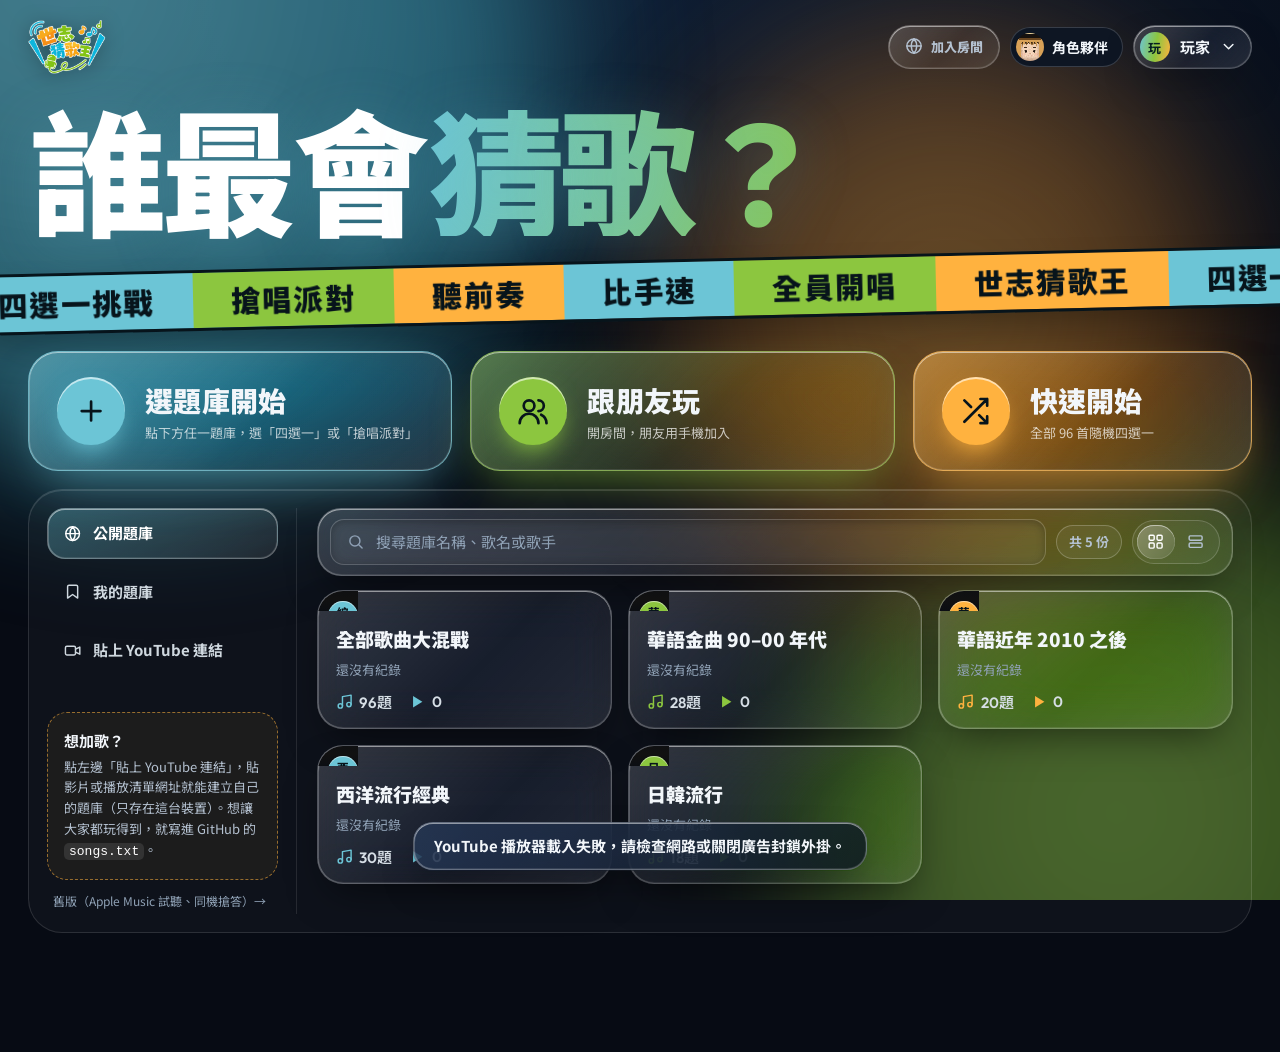
==== commit 331be6d5: "首頁移除大 logo 與「今晚開局」小字 Co-Authored-By: Claude Sonnet 5.5 <noreply@anthropic.com> Claude-Session: https" ====
--- a/index.html
+++ b/index.html
@@ -546,7 +546,6 @@
 .logo small{font-weight:700}
 .logo{line-height:0}
 .logo img{display:block;height:54px;width:auto;filter:drop-shadow(0 2px 10px rgba(0,0,0,.35))}
-.herologo{display:block;height:clamp(110px,22vw,170px);width:auto;margin:0 0 10px -6px;filter:drop-shadow(0 6px 22px rgba(0,0,0,.4))}
 .me{border-radius:999px;font-weight:700}
 @keyframes flow{to{background-position:100% 0}}
 
@@ -922,8 +921,6 @@
 <!-- ================= LOBBY ================= -->
 <main class="lobby" id="lobby">
   <section class="wrapped" aria-label="歡迎">
-    <img class="herologo" src="assets/logo.png" alt="" aria-hidden="true" width="520" height="355">
-    <p class="kicker">世志猜歌王 · 今晚開局</p>
     <h2 class="mega">誰最會<em>猜歌？</em></h2>
     <div class="ticker" aria-hidden="true"><div class="tk"><span>四選一挑戰</span><span>搶唱派對</span><span>聽前奏</span><span>比手速</span><span>全員開唱</span><span>世志猜歌王</span><span>四選一挑戰</span><span>搶唱派對</span><span>聽前奏</span><span>比手速</span><span>全員開唱</span><span>世志猜歌王</span></div></div>
   </section>
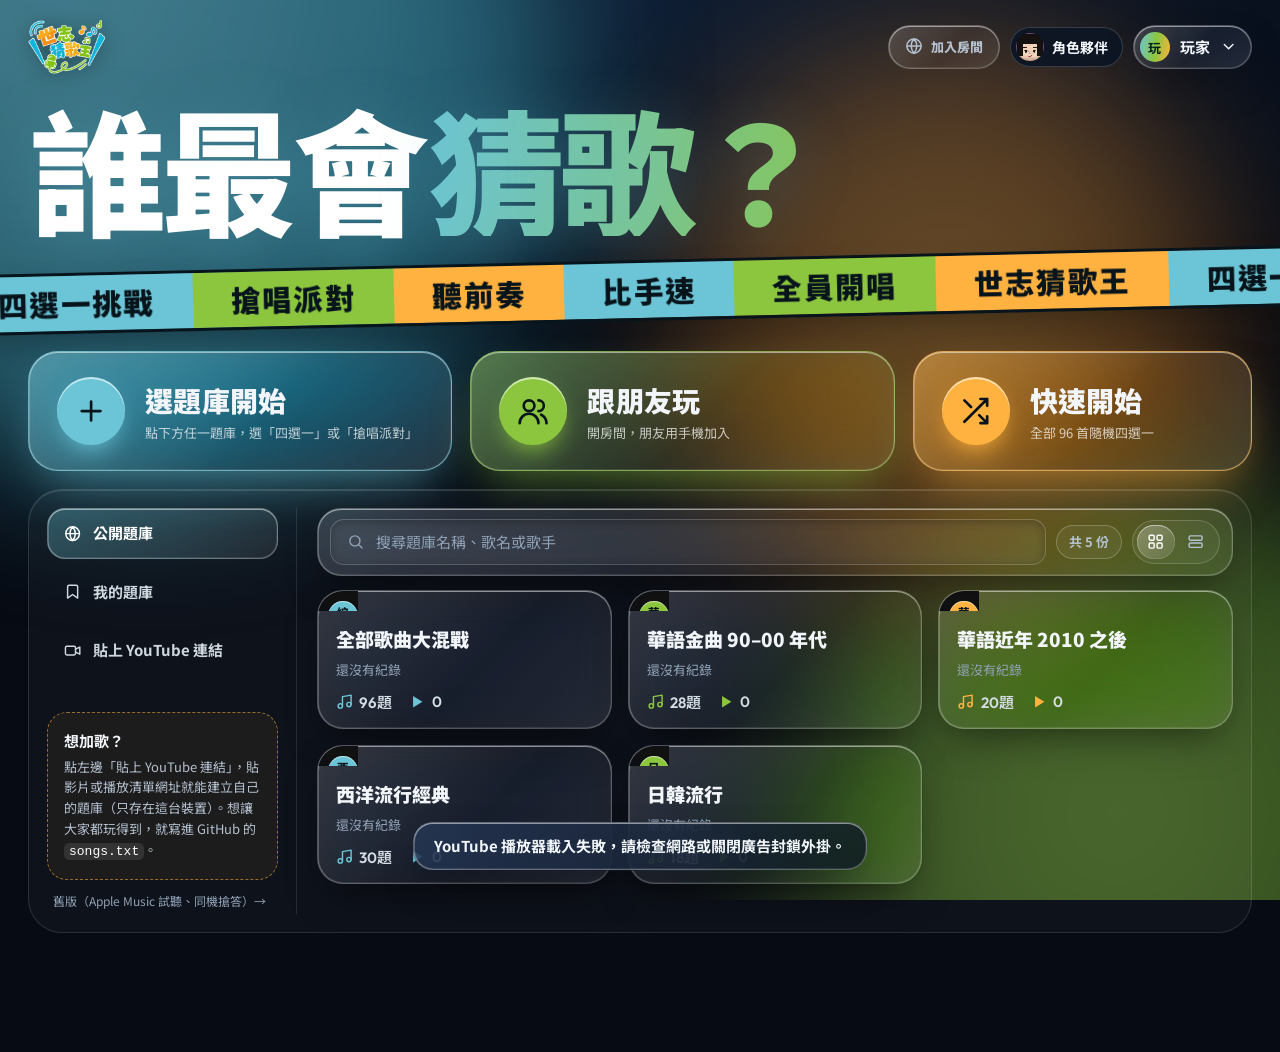
==== commit 3c20bf22: "多人模式：超越時的位置轉換動畫，第一名加上斜皇冠與金光" ====
--- a/index.html
+++ b/index.html
@@ -904,6 +904,25 @@
 .mv.up{color:var(--lime)}.mv.dn{color:#ff8f9f}
 .ctl .crank{display:flex;flex-direction:column;gap:8px}
 .ctl .rrow{flex:none;padding:10px 14px}
+
+/* ---- first place: tilted crown on the avatar + golden glow over the whole block ---- */
+.rrow.first{border-color:rgba(255,222,120,.9);background:linear-gradient(135deg,rgba(255,196,64,.42),rgba(255,236,170,.12) 55%,rgba(255,196,64,.22));
+  box-shadow:var(--g-edge),0 0 0 1px rgba(255,214,102,.35),0 0 24px 2px rgba(255,196,64,.5),0 14px 44px -12px rgba(255,178,63,.7);animation:goldPulse 2.4s ease-in-out infinite}
+.rrow.first::after{content:"";position:absolute;inset:0;border-radius:inherit;pointer-events:none;z-index:0;
+  background:linear-gradient(105deg,transparent 32%,rgba(255,244,200,.55) 50%,transparent 68%) -150% 0/60% 100% no-repeat;animation:goldSweep 3.2s ease-in-out infinite}
+.rrow.first>*{position:relative;z-index:1}
+.rrow.first .av{box-shadow:0 0 0 2px rgba(255,226,140,.95),0 0 16px rgba(255,200,70,.95)}
+.rrow.first .sc{text-shadow:0 0 14px rgba(255,200,70,.9)}
+.crown{position:absolute;left:-14px;top:-18px;width:26px;height:22px;transform:rotate(-28deg);transform-origin:70% 100%;pointer-events:none;z-index:3;
+  filter:drop-shadow(0 0 5px rgba(255,200,70,.95)) drop-shadow(0 2px 2px rgba(0,0,0,.35))}
+.crown.drop{animation:crownDrop .75s cubic-bezier(.2,1.3,.4,1) both}
+@keyframes goldPulse{
+  0%,100%{box-shadow:var(--g-edge),0 0 0 1px rgba(255,214,102,.35),0 0 20px 1px rgba(255,196,64,.42),0 14px 40px -12px rgba(255,178,63,.6)}
+  50%{box-shadow:var(--g-edge),0 0 0 1px rgba(255,230,150,.65),0 0 42px 6px rgba(255,200,70,.85),0 16px 56px -8px rgba(255,178,63,.95)}}
+@keyframes goldSweep{0%,35%{background-position:-150% 0}70%,100%{background-position:250% 0}}
+@keyframes crownDrop{0%{transform:translateY(-26px) rotate(-75deg) scale(.2);opacity:0}60%{transform:translateY(2px) rotate(-22deg) scale(1.2);opacity:1}100%{transform:rotate(-28deg) scale(1);opacity:1}}
+@media (max-width:860px){.rank{padding:14px 6px 12px;margin-top:-6px}}   /* the row list scrolls sideways, so leave room for the crown and glow */
+@media (prefers-reduced-motion:reduce){.rrow.first,.rrow.first::after,.crown.drop{animation:none}}
 </style>
 <link rel="stylesheet" href="decor.css?v=6">
 </head>
@@ -1750,12 +1769,85 @@
   renderAll(); renderPop(); tweenScore(); runBar(c.revealTotal);
   later(nextQ, c.revealTotal);
 }
+/* ---- ranking motion: first-place crown + overtake (position swap) animation ---- */
+const crownHTML = drop => `<svg class="crown${drop ? " drop" : ""}" viewBox="0 0 26 22" aria-hidden="true"><path d="M2.5 7.5 8.5 12 13 2.5 17.5 12 23.5 7.5 21.5 19.5H4.5Z" fill="#ffd54a" stroke="#c98a12" stroke-width="1.4" stroke-linejoin="round"/><path d="M5.5 16.2H20.5" stroke="#fff3b0" stroke-width="1.6" stroke-linecap="round"/><circle cx="2.5" cy="7.5" r="1.8" fill="#fff3b0"/><circle cx="13" cy="2.5" r="1.8" fill="#fff3b0"/><circle cx="23.5" cy="7.5" r="1.8" fill="#fff3b0"/></svg>`;
+const calmMotion = () => matchMedia("(prefers-reduced-motion: reduce)").matches;
+// a row that has just taken 1st place carries data-nf; it gets the crown and glow only once it has slid into place
+function crownUp(e){
+  e.removeAttribute("data-nf"); e.classList.add("first");
+  const av = e.querySelector(".av"); if (av && !av.querySelector(".crown")) av.insertAdjacentHTML("beforeend", crownHTML(true));
+}
+// leaders = Set of player indexes in 1st place (ties share it); prev = the Set from the last render (null the first time)
+function rankFlags(players, prev){
+  const max = Math.max(0, ...players.map(p => p.score)), now = new Set();
+  players.forEach((p, i) => { if (max > 0 && p.score === max) now.add(String(i)); });
+  return { now, first: i => now.has(String(i)), fresh: i => !!prev && now.has(String(i)) && !prev.has(String(i)) };
+}
+function rankSnap(box){
+  const m = new Map(); if (!box) return m;
+  const b = box.getBoundingClientRect();
+  box.querySelectorAll(".rrow[data-pi]").forEach(e => { const r = e.getBoundingClientRect(); m.set(e.dataset.pi, { x: r.left - b.left, y: r.top - b.top }); });
+  return m;
+}
+// FLIP: rows were rebuilt in their new order; slide each one from where it used to be. Rows that overtook someone pop up over the rest.
+function rankPlay(box, snap){
+  if (!box) return;
+  const b = box.getBoundingClientRect(), calm = calmMotion() || !snap || !snap.size;
+  box.querySelectorAll(".rrow[data-pi]").forEach(e => {
+    const done = () => { e.style.zIndex = ""; if (e.hasAttribute("data-nf")) crownUp(e); };
+    const o = snap && snap.get(e.dataset.pi);
+    if (calm || !o || !e.animate) return done();
+    const r = e.getBoundingClientRect(), dx = o.x - (r.left - b.left), dy = o.y - (r.top - b.top);
+    if (Math.abs(dx) < 2 && Math.abs(dy) < 2) return done();
+    const up = dx + dy > 0;                                           // it used to sit further back, so it moved up
+    e.style.zIndex = up ? 3 : 1;
+    const a = e.animate(up
+      ? [{ transform: `translate(${dx}px,${dy}px) scale(1)` }, { transform: `translate(${dx * .45}px,${dy * .45}px) scale(1.07)`, offset: .45 }, { transform: "translate(0,0) scale(1)" }]
+      : [{ transform: `translate(${dx}px,${dy}px)` }, { transform: "translate(0,0)" }],
+      { duration: up ? 820 : 700, easing: "cubic-bezier(.22,.9,.28,1.08)" });
+    a.onfinish = a.oncancel = done;
+  });
+}
+// result board: it is built already sorted, so replay the swap from the previous order (m.f) to the new one, with the score counting up
+function boardPlay(box, moves){
+  if (!box) return;
+  const rows = [...box.querySelectorAll(".rrow[data-pi]")], calm = calmMotion() || rows.length < 2 || !moves;
+  const pitch = rows.length > 1 ? rows[1].offsetTop - rows[0].offsetTop : 0, DELAY = 650, DUR = 900;
+  rows.forEach((e, idx) => {
+    const m = moves && moves[e.dataset.pi], sc = e.querySelector(".sc"), n = e.querySelector(".n");
+    const to = sc ? +sc.dataset.to : 0, from = sc && sc.dataset.from != null ? +sc.dataset.from : to;
+    const finish = () => { e.style.zIndex = ""; if (n) n.textContent = "#" + (idx + 1); if (sc) sc.textContent = fmt(to); if (e.hasAttribute("data-nf")) crownUp(e); };
+    if (calm || !m || !e.animate) return finish();
+    const dy = (Math.min(m.f, rows.length + 1) - (idx + 1)) * pitch, up = dy > 0;
+    if (n) n.textContent = "#" + m.f;
+    if (sc) sc.textContent = fmt(from);
+    if (dy !== 0) {
+      e.style.zIndex = up ? 3 : 1;
+      const enter = m.f > rows.length, op = enter ? { opacity: 0 } : {}, op1 = enter ? { opacity: 1 } : {};
+      e.animate(up
+        ? [{ transform: `translateY(${dy}px) scale(1)`, ...op }, { transform: `translateY(${dy * .45}px) scale(1.07)`, offset: .45, ...op1 }, { transform: "translateY(0) scale(1)", ...op1 }]
+        : [{ transform: `translateY(${dy}px)` }, { transform: "translateY(0)" }],
+        { duration: DUR, delay: DELAY, easing: "cubic-bezier(.22,.9,.28,1.08)", fill: "backwards" });
+      setTimeout(() => { if (n) n.textContent = "#" + (idx + 1); }, DELAY + DUR * .45);
+    }
+    if (sc && from !== to) {
+      const t0 = performance.now() + DELAY, step = t => {
+        const k = Math.min(1, Math.max(0, (t - t0) / (DUR * .8)));
+        sc.textContent = fmt(Math.round(from + (to - from) * (1 - Math.pow(1 - k, 3))));
+        if (k < 1) requestAnimationFrame(step);
+      };
+      requestAnimationFrame(step);
+    }
+    setTimeout(finish, DELAY + DUR + 30);
+  });
+}
 function moveHTML(m){
   if (!m || m.f === m.t) return `<span class="mv">–</span>`;
   return m.t < m.f ? `<span class="mv up">▲${m.f - m.t}</span>` : `<span class="mv dn">▼${m.t - m.f}</span>`;
 }
-function boardRow(p, r, m, res){
-  return `<div class="rrow ${p.host ? "me" : ""}" style="--c:${p.color}"><span class="n">#${r + 1}</span><span class="av" style="background:${p.color}">${esc([...p.name][0] || "?")}</span><span class="nm">${esc(p.name)}${p.host ? `<span class="you">YOU</span>` : ""}</span>${res && res.ok ? `<span class="st ok">+${res.gain}</span>` : ""}${moveHTML(m)}<span class="sc" style="color:${p.color}">${fmt(p.score)}</span></div>`;
+function boardRow(p, r, m, res, i, fl){
+  const crown = fl.first && !fl.nf ? crownHTML(false) : "";
+  return `<div class="rrow ${p.host ? "me" : ""} ${fl.first && !fl.nf ? "first" : ""}" data-pi="${i}" ${fl.nf ? "data-nf" : ""} style="--c:${p.color}"><span class="n">#${r + 1}</span><span class="av" style="background:${p.color}">${esc([...p.name][0] || "?")}${crown}</span><span class="nm">${esc(p.name)}${p.host ? `<span class="you">YOU</span>` : ""}</span>${res && res.ok ? `<span class="st ok">+${res.gain}</span>` : ""}${moveHTML(m)}<span class="sc" data-from="${fl.from}" data-to="${p.score}" style="color:${p.color}">${fmt(p.score)}</span></div>`;
 }
 function renderPop(){
   const c = G.cur, L = $("#popL");
@@ -1763,7 +1855,10 @@
   let html;
   if (G.multi && c.board) {
     const top = G.players.map((p, i) => ({ p, i })).sort((a, b) => b.p.score - a.p.score).slice(0, 5);
-    html = `<div class="pop board"><h4>${icon("check")}第 ${G.n} 題結算</h4>${top.map(({ p, i }, r) => boardRow(p, r, c.moves && c.moves[i], (c.results || []).find(x => x.pi === i))).join("")}</div>`;
+    const gains = G.players.map((p, i) => { const r = (c.results || []).find(x => x.pi === i); return r && r.ok ? r.gain : 0; });
+    const before = G.players.map((p, i) => p.score - gains[i]), maxB = Math.max(0, ...before), maxA = Math.max(0, ...G.players.map(p => p.score));
+    const flags = i => { const first = maxA > 0 && G.players[i].score === maxA, was = maxB > 0 && before[i] === maxB; return { first, nf: first && !was, from: before[i] }; };
+    html = `<div class="pop board"><h4>${icon("check")}第 ${G.n} 題結算</h4>${top.map(({ p, i }, r) => boardRow(p, r, c.moves && c.moves[i], (c.results || []).find(x => x.pi === i), i, flags(i))).join("")}</div>`;
   } else if (G.multi) {
     const rs = (c.results || []).filter(r => r.ok).sort((a, b) => b.gain - a.gain);
     if (rs.length) { const w = G.players[rs[0].pi]; html = `<div class="pop" style="border-color:${w.color}"><div class="big">+${rs[0].gain}<i>x${w.combo}</i></div><div class="sub">${esc(w.name)} 最快${rs.length > 1 ? `，共 ${rs.length} 人答對` : ""}</div><div class="ans">答案是 <b>${esc(label(c.song))}</b></div></div>`; }
@@ -1781,6 +1876,7 @@
     later(leavePop, 3500);
   }
   L.insertAdjacentHTML("beforeend", html);
+  if (G.multi && c.board) boardPlay(L.querySelector(".pop.board"), c.moves);
 }
 
 /* ---- sing ---- */
@@ -1956,12 +2052,14 @@
 function renderRank(){
   const el = $("#rank");
   if (G.multi) {
-    const c = G.cur, max = Math.max(0, ...G.players.map(p => p.score));
+    const c = G.cur, snap = rankSnap(el), fl = rankFlags(G.players, el._first);
     el.innerHTML = `<h4>玩家</h4>` + G.players.map((p, i) => ({ p, i })).sort((a, b) => b.p.score - a.p.score).map(({ p, i }, r) => {
       const a = c && c.picks && c.picks.get(i), res = c && c.results && c.results.find(x => x.pi === i);
       const st = p.off ? `<span class="st no">離線</span>` : !c ? "" : c.phase === "reveal" ? (res && res.ok ? `<span class="st ok">+${res.gain}</span>` : `<span class="st no">${a ? "答錯" : "超時"}</span>`) : c.phase === "answer" ? (a ? `<span class="st ok">已答</span>` : `<span class="st">待答</span>`) : "";
-      return `<div class="rrow ${p.host ? "me" : ""} ${p.score === max && max > 0 ? "lead" : ""}"><span class="n">#${r + 1}</span><span class="av" style="background:${p.color}">${esc([...p.name][0] || "?")}</span><span class="nm">${esc(p.name)}${p.host ? `<span class="you">YOU</span>` : ""}</span>${st}<span class="sc" style="color:${p.color}">${fmt(p.score)}${p.combo > 1 ? `<i>x${p.combo}</i>` : ""}</span></div>`;
+      const first = fl.first(i), nf = fl.fresh(i);
+      return `<div class="rrow ${p.host ? "me" : ""} ${first && !nf ? "first" : ""}" data-pi="${i}" ${nf ? "data-nf" : ""}><span class="n">#${r + 1}</span><span class="av" style="background:${p.color}">${esc([...p.name][0] || "?")}${first && !nf ? crownHTML(false) : ""}</span><span class="nm">${esc(p.name)}${p.host ? `<span class="you">YOU</span>` : ""}</span>${st}<span class="sc" style="color:${p.color}">${fmt(p.score)}${p.combo > 1 ? `<i>x${p.combo}</i>` : ""}</span></div>`;
     }).join("");
+    el._first = fl.now; rankPlay(el, snap);
   } else if (G.mode === "quiz") {
     const c = G.cur, st = !c ? "" : c.phase === "reveal" ? (c.gain ? `<span class="st ok">答對</span>` : `<span class="st no">${c.pick < 0 ? "超時" : "答錯"}</span>`) : `<span class="st">待答</span>`;
     const place = 1 + G.recs.filter(r => r.score > G.score).length;
@@ -2496,9 +2594,13 @@
     if (rw) rw.classList.toggle("hot", sec <= 5);
   },
   rankHTML(s){
-    const bd = s.board && s.mv;
-    return s.players.map((p, i) => ({ p, i })).sort((a, b) => b.p.score - a.p.score).map(({ p, i }, r) =>
-      `<div class="rrow${i === s.me ? " me" : ""}" style="--c:${p.color}"><span class="n">#${r + 1}</span><span class="av" style="background:${p.color}">${esc([...p.name][0] || "?")}</span><span class="nm">${esc(p.name)}${i === s.me ? `<span class="you">YOU</span>` : ""}${p.off ? "（離線）" : ""}</span>${bd && s.gains && s.gains[i] ? `<span class="st ok">+${s.gains[i]}</span>` : ""}${bd ? moveHTML(s.mv[i]) : ""}<span class="sc" style="color:${p.color}">${fmt(p.score)}${p.combo > 1 ? `<i>x${p.combo}</i>` : ""}</span></div>`).join("");
+    const bd = s.board && s.mv, fl = rankFlags(s.players, this._first);
+    const html = s.players.map((p, i) => ({ p, i })).sort((a, b) => b.p.score - a.p.score).map(({ p, i }, r) => {
+      const first = fl.first(i), nf = fl.fresh(i);
+      return `<div class="rrow${i === s.me ? " me" : ""}${first && !nf ? " first" : ""}" data-pi="${i}" ${nf ? "data-nf" : ""} style="--c:${p.color}"><span class="n">#${r + 1}</span><span class="av" style="background:${p.color}">${esc([...p.name][0] || "?")}${first && !nf ? crownHTML(false) : ""}</span><span class="nm">${esc(p.name)}${i === s.me ? `<span class="you">YOU</span>` : ""}${p.off ? "（離線）" : ""}</span>${bd && s.gains && s.gains[i] ? `<span class="st ok">+${s.gains[i]}</span>` : ""}${bd ? moveHTML(s.mv[i]) : ""}<span class="sc" style="color:${p.color}">${fmt(p.score)}${p.combo > 1 ? `<i>x${p.combo}</i>` : ""}</span></div>`;
+    }).join("");
+    this._first = fl.now;
+    return html;
   },
   render(){
     const s = this.st, body = $("#cBody"); if (!s || !body) return;
@@ -2549,8 +2651,9 @@
       }).join("")}</div>${s.phase === "answer" && mine >= 0 ? `<p class="cnote">已作答，等其他人…</p>` : ""}`;
     }
     body.className = ""; body.style.display = "contents";
-    const rank = this.rankHTML(s);
+    const snap = rankSnap(body.querySelector(".crank")), rank = this.rankHTML(s);
     body.innerHTML = `<div class="cblk" style="${st}">${blk}</div>${main}${rank ? `<div class="crank">${rank}</div>` : ""}`;
+    rankPlay(body.querySelector(".crank"), snap);
     const btn = $("#cBtn"); if (btn) btn.onpointerdown = e => { e.preventDefault(); this.buzz(); };
   }
 };
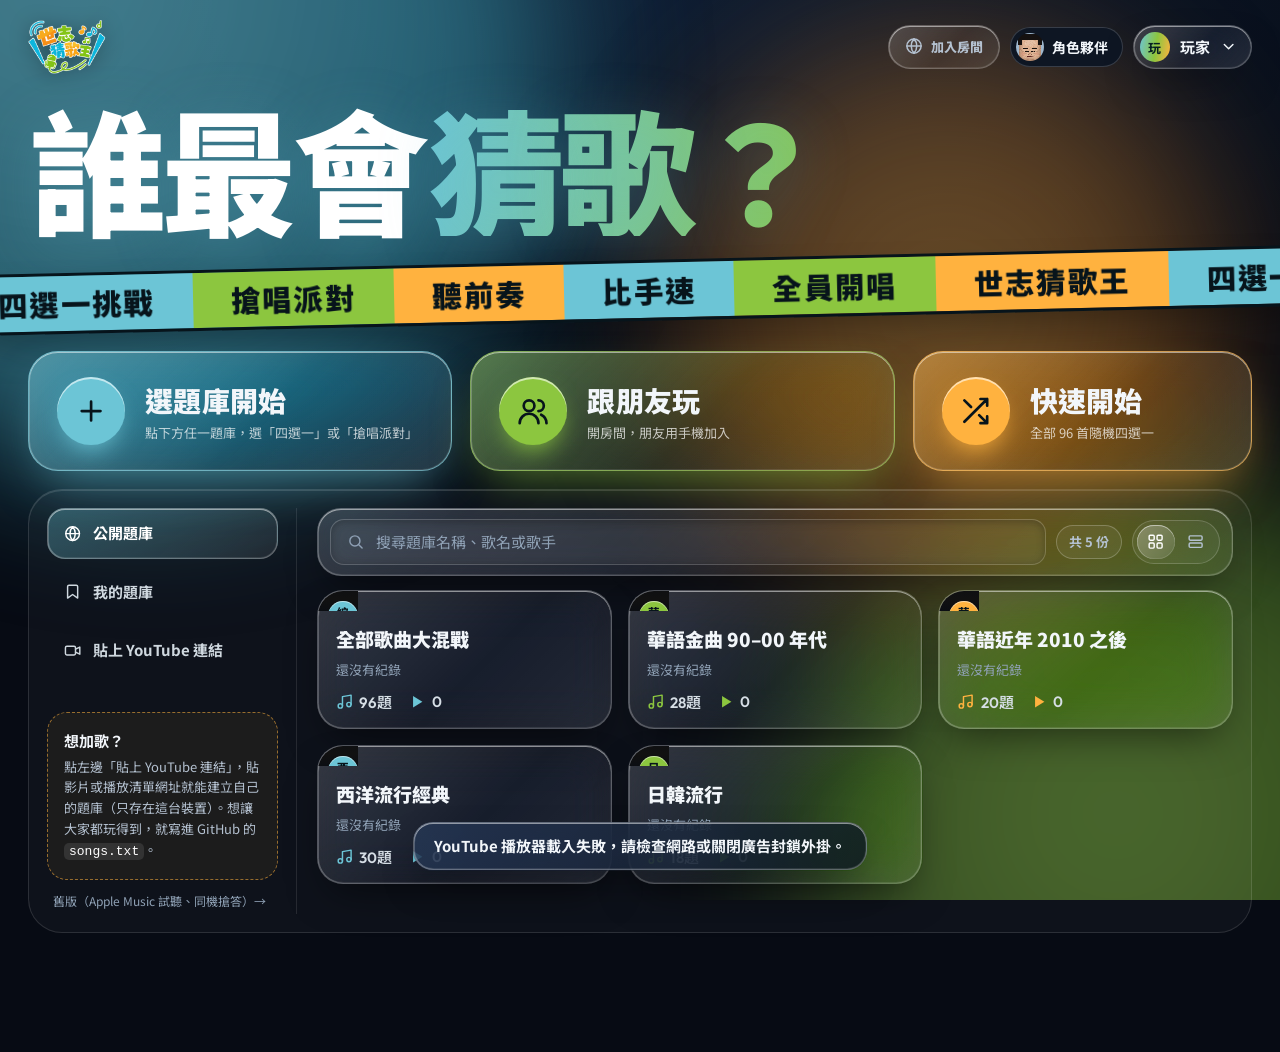
==== commit 84533ef7: "第一名排名列：加深底色並調整文字顏色，金光不再蓋住文字 Co-Authored-By: Claude Sonnet 5.5 <noreply@anthropic.com> Claude-Session" ====
--- a/index.html
+++ b/index.html
@@ -906,13 +906,21 @@
 .ctl .rrow{flex:none;padding:10px 14px}
 
 /* ---- first place: tilted crown on the avatar + golden glow over the whole block ---- */
-.rrow.first{border-color:rgba(255,222,120,.9);background:linear-gradient(135deg,rgba(255,196,64,.42),rgba(255,236,170,.12) 55%,rgba(255,196,64,.22));
+.rrow.first{border-color:rgba(255,222,120,.9);background:linear-gradient(135deg,rgba(112,72,8,.72),rgba(46,32,10,.66) 60%,rgba(104,68,8,.7));
   box-shadow:var(--g-edge),0 0 0 1px rgba(255,214,102,.35),0 0 24px 2px rgba(255,196,64,.5),0 14px 44px -12px rgba(255,178,63,.7);animation:goldPulse 2.4s ease-in-out infinite}
 .rrow.first::after{content:"";position:absolute;inset:0;border-radius:inherit;pointer-events:none;z-index:0;
-  background:linear-gradient(105deg,transparent 32%,rgba(255,244,200,.55) 50%,transparent 68%) -150% 0/60% 100% no-repeat;animation:goldSweep 3.2s ease-in-out infinite}
+  background:linear-gradient(105deg,transparent 32%,rgba(255,240,190,.26) 50%,transparent 68%) -150% 0/60% 100% no-repeat;animation:goldSweep 3.2s ease-in-out infinite}
 .rrow.first>*{position:relative;z-index:1}
-.rrow.first .av{box-shadow:0 0 0 2px rgba(255,226,140,.95),0 0 16px rgba(255,200,70,.95)}
-.rrow.first .sc{text-shadow:0 0 14px rgba(255,200,70,.9)}
+.rrow.first .av{box-shadow:0 0 0 2px rgba(255,226,140,.95),0 0 14px rgba(255,200,70,.8)}
+/* keep the text readable on the gold block: bright text, dark shadow, no glow behind the letters */
+.rrow.first .n{color:#ffe9a8}
+.rrow.first .nm{color:#fff;text-shadow:0 1px 2px rgba(0,0,0,.6)}
+.rrow.first .sc{color:#fff3c4!important;text-shadow:0 1px 3px rgba(0,0,0,.7)}
+.rrow.first .sc i{color:#ffd54a}
+.rrow.first .st{background:rgba(0,0,0,.38);color:#fff;border-color:rgba(255,255,255,.35)}
+.rrow.first .st.ok{color:#c6ed7c;border-color:rgba(198,237,124,.6)}
+.rrow.first .you{color:#ffe9a8;border-color:rgba(255,226,140,.7)}
+.rrow.first .mv{color:#fff}.rrow.first .mv.up{color:#c6ed7c}.rrow.first .mv.dn{color:#ffb3be}
 .crown{position:absolute;left:-14px;top:-18px;width:26px;height:22px;transform:rotate(-28deg);transform-origin:70% 100%;pointer-events:none;z-index:3;
   filter:drop-shadow(0 0 5px rgba(255,200,70,.95)) drop-shadow(0 2px 2px rgba(0,0,0,.35))}
 .crown.drop{animation:crownDrop .75s cubic-bezier(.2,1.3,.4,1) both}
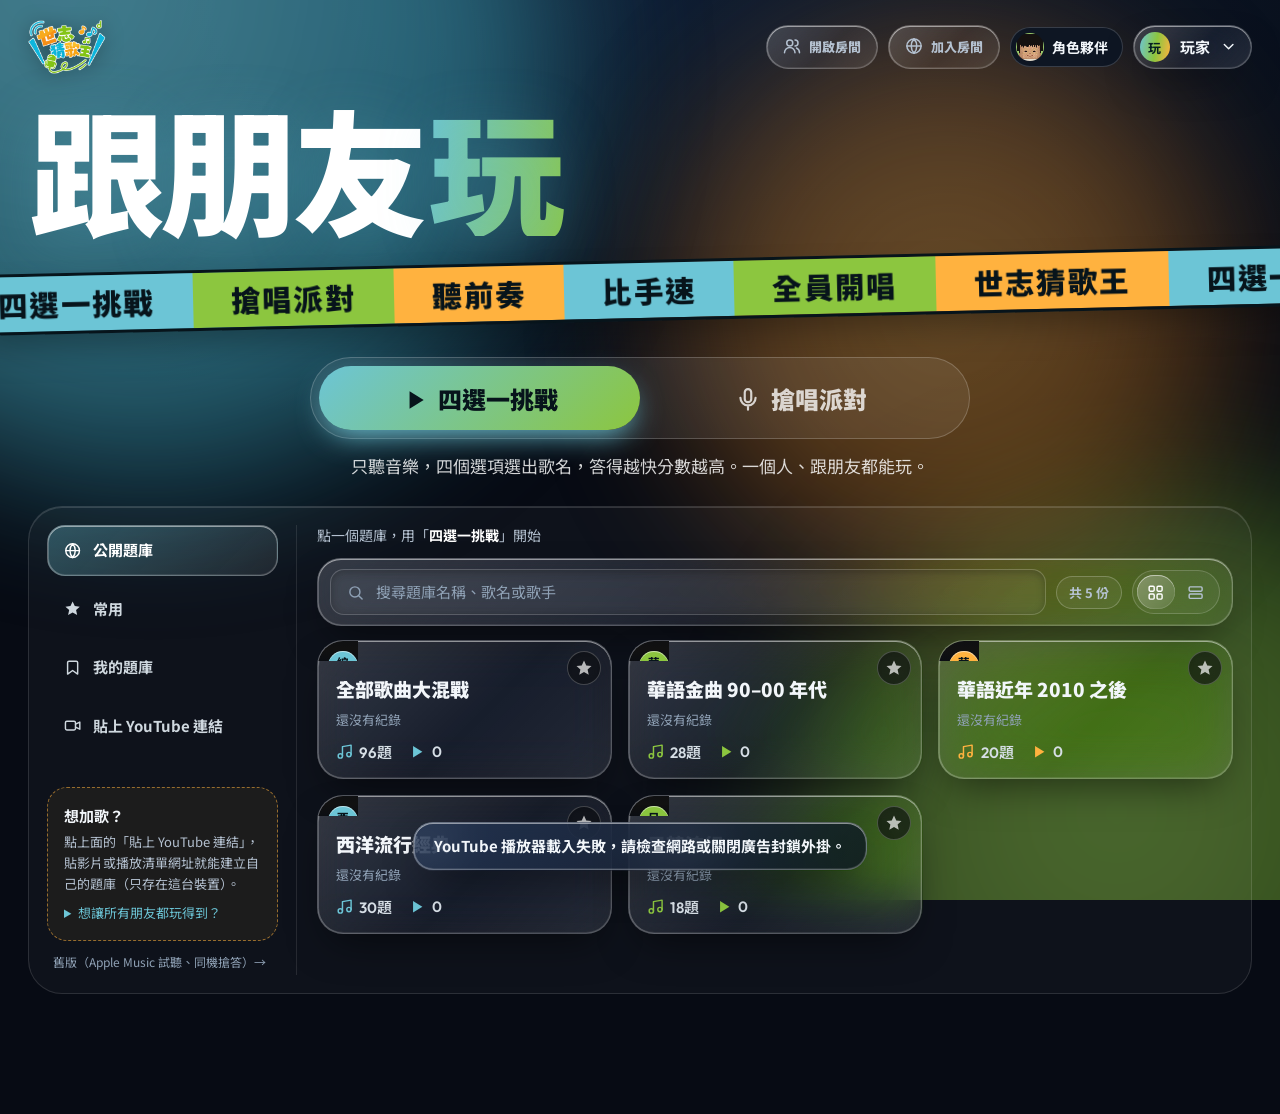
==== commit fe14215f: "首頁改成「跟朋友玩」加玩法切換條，並新增常用歌單 - 首頁：大標改成「跟朋友玩」，開啟房間／加入房間放右上角（手機移到標題下方），   標題下方是有動畫的玩法切換條（四選一／搶唱派對），玩法只在首頁選" ====
--- a/index.html
+++ b/index.html
@@ -565,13 +565,14 @@
 .hero{background:none;border:0;padding:0;gap:18px}
 .hcard{--hc:var(--sky);min-height:120px;border-radius:30px;gap:20px;padding:22px 28px;overflow:hidden;transition:transform .3s var(--ease-pop),box-shadow .3s,border-color .3s}
 #heroQuick{--hc:var(--amber)}
-#heroCreate,#heroQuick{
+#heroSing{--hc:#ff7eb6}
+#heroQuiz,#heroSing,#heroQuick{
   background:linear-gradient(135deg,color-mix(in srgb,var(--hc) 40%,transparent),color-mix(in srgb,var(--hc) 9%,transparent) 62%),var(--g-bg);
   border-color:color-mix(in srgb,var(--hc) 55%,rgba(255,255,255,.3));
   box-shadow:var(--g-edge),0 22px 50px -18px color-mix(in srgb,var(--hc) 60%,transparent);
 }
-#heroCreate:hover,#heroQuick:hover{transform:translateY(-4px) scale(1.01);background:linear-gradient(135deg,color-mix(in srgb,var(--hc) 52%,transparent),color-mix(in srgb,var(--hc) 14%,transparent) 62%),var(--g-bg)}
-#heroCreate:active,#heroQuick:active{transform:scale(.975,.96)}
+#heroQuiz:hover,#heroSing:hover,#heroQuick:hover{transform:translateY(-4px) scale(1.01);background:linear-gradient(135deg,color-mix(in srgb,var(--hc) 52%,transparent),color-mix(in srgb,var(--hc) 14%,transparent) 62%),var(--g-bg)}
+#heroQuiz:active,#heroSing:active,#heroQuick:active{transform:scale(.975,.96)}
 .hcard .ic{width:68px;height:68px;font-size:28px;border:0;color:var(--ink);background:var(--hc);box-shadow:inset 0 2px 0 rgba(255,255,255,.6),0 12px 26px -8px var(--hc)}
 .hcard.on .ic{color:var(--ink);border:0}
 .hcard b{font-size:clamp(20px,2.2vw,28px);font-weight:900;letter-spacing:.01em}
@@ -931,6 +932,40 @@
 @keyframes crownDrop{0%{transform:translateY(-26px) rotate(-75deg) scale(.2);opacity:0}60%{transform:translateY(2px) rotate(-22deg) scale(1.2);opacity:1}100%{transform:rotate(-28deg) scale(1);opacity:1}}
 @media (max-width:860px){.rank{padding:14px 6px 12px;margin-top:-6px}}   /* the row list scrolls sideways, so leave room for the crown and glow */
 @media (prefers-reduced-motion:reduce){.rrow.first,.rrow.first::after,.crown.drop{animation:none}}
+
+/* ---- home: "跟朋友玩" title + animated game switch ---- */
+.pick{margin:6px 0 26px;display:flex;flex-direction:column;align-items:center;gap:14px}
+.modesw{--i:0;position:relative;display:grid;grid-template-columns:1fr 1fr;width:min(660px,100%);padding:8px;border-radius:999px;background:rgba(255,255,255,.07);border:1px solid rgba(255,255,255,.2)}
+.modesw[data-mode="sing"]{--i:1}
+.modesw .thumb{position:absolute;top:8px;bottom:8px;left:8px;width:calc((100% - 16px) / 2);border-radius:999px;background:linear-gradient(135deg,var(--sky),var(--lime));box-shadow:0 12px 30px -8px var(--sky);transform:translateX(calc(var(--i) * 100%));transition:transform .5s cubic-bezier(.34,1.45,.5,1),background .4s,box-shadow .4s}
+.modesw[data-mode="sing"] .thumb{background:linear-gradient(135deg,#ff7eb6,var(--amber));box-shadow:0 12px 30px -8px #ff7eb6}
+.modesw button{position:relative;z-index:1;display:flex;align-items:center;justify-content:center;gap:10px;min-height:64px;padding:0 12px;border:0;background:none;border-radius:999px;font:900 clamp(17px,2.2vw,24px) "Noto Sans TC",sans-serif;color:rgba(255,255,255,.78);cursor:pointer;transition:color .3s}
+.modesw button:hover{color:#fff}
+.modesw button[aria-checked="true"]{color:var(--ink)}
+.modesw button .i{width:26px;height:26px;flex:none}
+.modesw button[aria-checked="true"] .i{animation:swpop .55s cubic-bezier(.34,1.56,.64,1)}
+.modesw[data-mode="sing"] button[aria-checked="true"] .i{animation:swwig .7s ease}
+@keyframes swpop{0%{transform:scale(.3) rotate(-25deg)}100%{transform:none}}
+@keyframes swwig{0%,100%{transform:none}25%{transform:rotate(-20deg) scale(1.15)}75%{transform:rotate(20deg) scale(1.15)}}
+.modedesc{margin:0;min-height:1.6em;text-align:center;color:rgba(255,255,255,.82);font-size:clamp(14px,1.6vw,17px);animation:descin .4s ease}
+@keyframes descin{from{opacity:0;transform:translateY(8px)}to{opacity:1;transform:none}}
+.pickhint{margin:0 0 12px;color:var(--mute);font-size:14px}
+.pickhint b{color:#fff}
+.roomrow{display:none}
+@media (max-width:860px){
+  .roomrow{display:flex;gap:10px;margin:0 0 18px}
+  .roomrow .btn{flex:1;justify-content:center}
+  .topr [data-roomact]{display:none}
+  .modesw button{min-height:56px}
+}
+/* ---- favourites ---- */
+.favbtn{position:absolute;right:10px;top:10px;z-index:3;width:34px;height:34px;border-radius:50%;display:grid;place-items:center;background:rgba(5,8,11,.62);border:1px solid rgba(255,255,255,.22);color:rgba(255,255,255,.7);cursor:pointer;backdrop-filter:blur(6px)}
+.favbtn .i{width:18px;height:18px}
+.favbtn:hover{color:#fff;border-color:rgba(255,255,255,.5)}
+.favbtn.on{color:var(--sun);border-color:var(--sun)}
+.btn.fav.on{color:var(--sun);border-color:var(--sun)}
+.cta details{margin-top:8px}
+.cta summary{cursor:pointer;color:var(--teal)}
 </style>
 <link rel="stylesheet" href="decor.css?v=6">
 </head>
@@ -941,31 +976,37 @@
 
 <header class="top" id="topbar">
   <div class="logo"><img src="assets/logo.png" alt="世志猜歌王" width="520" height="355"></div>
-  <div class="topr"><button class="chip roomtop" id="roomTop" hidden><span data-i="users"></span><span id="roomTopT">房間</span></button><button class="chip" id="joinTop"><span data-i="globe"></span><span>加入房間</span></button>
-  <button class="me" id="meBtn" aria-label="改暱稱"><span class="av" id="meAv">玩</span><span id="meName">玩家</span><svg class="i" viewBox="0 0 24 24"><path d="m6 9 6 6 6-6"/></svg></button></div>
+  <div class="topr"><button class="chip roomtop" id="roomTop" hidden><span data-i="users"></span><span id="roomTopT">房間</span></button><button class="chip" id="openTop" data-roomact="open"><span data-i="users"></span><span>開啟房間</span></button><button class="chip" id="joinTop" data-roomact="join"><span data-i="globe"></span><span>加入房間</span></button>
+  <button class="me" id="meBtn" aria-label="改暱稱" title="點一下改暱稱"><span class="av" id="meAv">玩</span><span id="meName">玩家</span><svg class="i" viewBox="0 0 24 24"><path d="m6 9 6 6 6-6"/></svg></button></div>
 </header>
 
 <!-- ================= LOBBY ================= -->
 <main class="lobby" id="lobby">
   <section class="wrapped" aria-label="歡迎">
-    <h2 class="mega">誰最會<em>猜歌？</em></h2>
+    <h2 class="mega">跟朋友<em>玩</em></h2>
     <div class="ticker" aria-hidden="true"><div class="tk"><span>四選一挑戰</span><span>搶唱派對</span><span>聽前奏</span><span>比手速</span><span>全員開唱</span><span>世志猜歌王</span><span>四選一挑戰</span><span>搶唱派對</span><span>聽前奏</span><span>比手速</span><span>全員開唱</span><span>世志猜歌王</span></div></div>
   </section>
-  <div class="hero">
-    <button class="hcard on" id="heroCreate"><span class="ic" data-i="plus"></span><div><b>選題庫開始</b><span>點下方任一題庫，選「四選一」或「搶唱派對」</span></div></button>
-    <button class="hcard" id="heroParty"><span class="ic" data-i="users"></span><div><b>跟朋友玩</b><span>開房間，朋友用手機加入</span></div></button>
-    <button class="hcard" id="heroQuick"><span class="ic" data-i="shuffle"></span><div><b>快速開始</b><span id="quickSub">全部歌曲隨機四選一</span></div></button>
+  <div class="roomrow"><button class="btn pri" data-roomact="open"><span data-i="users"></span><span>開啟房間</span></button><button class="btn" data-roomact="join"><span data-i="globe"></span><span>加入房間</span></button></div>
+  <div class="pick">
+    <div class="modesw" id="modeSw" role="radiogroup" aria-label="選玩法" data-mode="quiz">
+      <span class="thumb" aria-hidden="true"></span>
+      <button type="button" role="radio" aria-checked="true" data-pickmode="quiz"><span data-i="play"></span>四選一挑戰</button>
+      <button type="button" role="radio" aria-checked="false" data-pickmode="sing"><span data-i="mic"></span>搶唱派對</button>
+    </div>
+    <p class="modedesc" id="modeDesc" aria-live="polite"></p>
   </div>
   <div class="lib">
     <aside class="side">
       <button class="nav on" data-tab="builtin"><span data-i="globe"></span>公開題庫</button>
+      <button class="nav" data-tab="fav"><span data-i="star"></span>常用</button>
       <button class="nav" data-tab="mine"><span data-i="bookmark"></span>我的題庫</button>
       <button class="nav" id="navImport"><span data-i="video"></span>貼上 YouTube 連結</button>
       <div class="grow"></div>
-      <div class="cta"><b>想加歌？</b>點左邊「貼上 YouTube 連結」，貼影片或播放清單網址就能建立自己的題庫（只存在這台裝置）。想讓大家都玩得到，就寫進 GitHub 的 <code>songs.txt</code>。</div>
+      <div class="cta"><b>想加歌？</b>點上面的「貼上 YouTube 連結」，貼影片或播放清單網址就能建立自己的題庫（只存在這台裝置）。<details><summary>想讓所有朋友都玩得到？</summary>請管理員把歌加進 GitHub 的 <code>songs.txt</code>。</details></div>
       <a href="classic.html">舊版（Apple Music 試聽、同機搶答）→</a>
     </aside>
     <section>
+      <p class="pickhint" id="pickHint"></p>
       <div class="bar">
         <label class="search"><span data-i="search" style="color:var(--dim)"></span><input id="q" placeholder="搜尋題庫名稱、歌名或歌手" autocomplete="off"></label>
         <span class="chip" id="count">共 0 份</span>
@@ -1118,9 +1159,12 @@
   return label(s);
 };
 const label = s => s.title ? (s.artist ? `${s.title} — ${s.artist}` : s.title) : cleanVT(s.vt) || s.v;
-let hidden = new Set(store.get("yt.hidden", []));          // public lists this device chose to hide
+// public lists can no longer be hidden; clear any hide list an older version saved so they come back
+try { localStorage.removeItem("yt.hidden"); } catch {}
+let favs = new Set(store.get("yt.fav", []));              // starred libraries (this device only)
+function toggleFav(id){ if (favs.has(id)) favs.delete(id); else favs.add(id); store.set("yt.fav", [...favs]); return favs.has(id); }
 const BUILTIN_ALL = (DATA.lists || []).map(l => ({ id: l.id, name: l.name, tags: l.tags || [], songs: (l.songs || []).filter(s => s.v), builtin: true }));
-let BUILTIN = BUILTIN_ALL.filter(l => !hidden.has(l.id));
+let BUILTIN = BUILTIN_ALL.slice();
 let MINE = store.get("yt.lists", []);
 const rawCount = (DATA.lists || []).reduce((n, l) => n + (l.songs || []).length, 0);
 function allSongs(){
@@ -1231,13 +1275,9 @@
 }
 function libsNow(){
   if (tab === "mine") return MINE.filter(l => l.songs.length);
+  if (tab === "fav") return [ALL(), ...BUILTIN, ...MINE].filter(l => favs.has(l.id) && l.songs.filter(usable).length);
   const all = ALL();
   return [all, ...BUILTIN].filter(l => l.songs.filter(usable).length);
-}
-function setHidden(set){ hidden = set; store.set("yt.hidden", [...hidden]); BUILTIN = BUILTIN_ALL.filter(l => !hidden.has(l.id)); }
-function restoreNote(){
-  const n = BUILTIN_ALL.filter(l => hidden.has(l.id)).length;
-  return tab === "mine" || !n ? "" : `<div class="hnote"><span>這台裝置隱藏了 ${n} 份公開歌單。</span><button class="btn sm" id="restoreBtn">全部復原</button></div>`;
 }
 function renderGrid(){
   const q = query.trim().toLowerCase();
@@ -1246,31 +1286,47 @@
   const g = $("#grid"); g.className = "grid" + (view === "rows" ? " rows" : "");
   $$(".seg button").forEach(b => b.classList.toggle("on", b.dataset.view === view));
   if (!ls.length) {
-    g.innerHTML = tab === "mine"
+    g.innerHTML = tab === "mine" && !q
       ? `<div class="empty"><b>還沒有自己的題庫</b>貼上 YouTube 播放清單或影片連結就能建立，只存在這台裝置上。<br><br><button class="btn pri sm" id="emptyImport">${icon("plus")}貼上 YouTube 連結</button></div>`
+      : tab === "fav" && !q
+      ? `<div class="empty"><b>還沒有常用歌單</b>在題庫卡片右上角按星星，常玩的歌單就會放在這裡。</div>`
       : q ? `<div class="empty"><b>找不到「${esc(query)}」</b>換個關鍵字試試看。</div>`
           : `<div class="empty"><b>${rawCount ? "歌單還在準備 YouTube 影片" : "還沒有歌單"}</b>${rawCount ? "GitHub 正在幫 songs.txt 裡的每首歌找 YouTube 影片，大約幾分鐘後重新整理就好。" : "到 GitHub 編輯 songs.txt 加歌。"}<br>也可以先到「我的題庫」貼 YouTube 連結來玩。</div>`;
     const e = $("#emptyImport"); if (e) e.onclick = () => openImport();
-    if (tab !== "mine") g.insertAdjacentHTML("beforeend", restoreNote());
     return;
   }
   const pl = plays();
   g.innerHTML = ls.map(l => {
     const n = l.songs.filter(usable).length, best = bestOf(l.id);
-    return `<button class="card" data-id="${esc(l.id)}">${coverHTML(l)}<div class="cb"><h3>${esc(l.name)}</h3>
+    const fv = favs.has(l.id);
+    return `<button class="card" data-id="${esc(l.id)}"><span class="favbtn${fv ? " on" : ""}" role="button" data-fav="${esc(l.id)}" aria-label="${fv ? "從常用移除" : "加入常用"}" aria-pressed="${fv}" title="${fv ? "從常用移除" : "加入常用"}">${icon("star")}</span>${coverHTML(l)}<div class="cb"><h3>${esc(l.name)}</h3>
       <div class="meta">${best ? `<span class="star">${icon("star")}</span>最佳 ${fmt(best)} 分` : `<span style="color:var(--dim)">還沒有紀錄</span>`}</div>
       <div class="stats"><span>${icon("music")}${n}題</span><span>${icon("play")}${pl[l.id] || 0}</span>${l.builtin ? "" : `<span style="color:var(--mute);font:500 12px 'Noto Sans TC'">我的</span>`}</div></div></button>`;
-  }).join("") + restoreNote();
+  }).join("");
 }
 $("#grid").addEventListener("click", e => {
-  if (e.target.closest("#restoreBtn")) { setHidden(new Set()); renderGrid(); toast("已復原隱藏的公開歌單"); return; }
+  const fb = e.target.closest("[data-fav]");
+  if (fb) { e.stopPropagation(); const on = toggleFav(fb.dataset.fav); renderGrid(); toast(on ? "已加入常用" : "已從常用移除", 1600); return; }
   const c = e.target.closest(".card"); if (c) openDetail(c.dataset.id); });
 $$(".nav[data-tab]").forEach(b => b.onclick = () => { tab = b.dataset.tab; $$(".nav[data-tab]").forEach(x => x.classList.toggle("on", x === b)); renderGrid(); });
 $$(".seg button").forEach(b => b.onclick = () => { view = b.dataset.view; store.set("yt.view", view); renderGrid(); });
 $("#q").oninput = e => { query = e.target.value; renderGrid(); };
 $("#navImport").onclick = () => openImport();
-$("#heroQuick").onclick = () => { const a = ALL(); if (a.songs.filter(usable).length < 4) return toast("歌曲還不夠，至少要 4 首。"); openSetup("all", "quiz"); };
-$("#heroCreate").onclick = () => $("#grid").scrollIntoView({ behavior: "smooth", block: "start" });
+/* pick the game on the lobby first; every later step reuses it instead of asking again */
+let pickMode = cfg.mode === "sing" ? "sing" : "quiz";
+const MODE_NAME = { quiz: "四選一挑戰", sing: "搶唱派對" };
+const modeNeeds = m => m === "quiz" ? 4 : 1;
+const MODE_DESC = {
+  quiz: "只聽音樂，四個選項選出歌名，答得越快分數越高。一個人、跟朋友都能玩。",
+  sing: "畫面秀出歌名，搶先按鈕唱出來，大家判定唱對就得分。朋友一起玩最有趣。"
+};
+function renderPick(){
+  $("#modeSw").dataset.mode = pickMode;
+  $$("[data-pickmode]").forEach(b => b.setAttribute("aria-checked", String(b.dataset.pickmode === pickMode)));
+  const d = $("#modeDesc"); d.textContent = MODE_DESC[pickMode]; d.style.animation = "none"; void d.offsetWidth; d.style.animation = "";
+  $("#pickHint").innerHTML = `點一個題庫，用「<b>${MODE_NAME[pickMode]}</b>」開始`;
+}
+$$("[data-pickmode]").forEach(b => b.onclick = () => { pickMode = b.dataset.pickmode; cfg.mode = pickMode; saveCfg(); renderPick(); });
 $("#meBtn").onclick = openName;
 
 /* ================= modals ================= */
@@ -1323,7 +1379,8 @@
     <div class="mb"><div>
       <div class="dcover"><img alt="" onerror="this.style.visibility='hidden'" src="${songs[0] ? thumb(songs[0].v, "hqdefault") : ""}"><div class="tags">${tags}</div></div>
       <div class="dstats"><span>${icon("music")}${n} 題</span><span>${icon("play")}玩過 ${pl} 次</span>${best ? `<span style="color:var(--sun)">${icon("trophy")}${fmt(best)}</span>` : ""}<span class="sp"></span>
-        ${l.builtin ? "" : `<button class="btn sm" id="dEdit">${icon("edit")}編輯</button>`}${l.id === "all" ? "" : `<button class="btn sm danger" id="dDel">${icon("trash")}${l.builtin ? "從這台裝置移除" : "刪除"}</button>`}</div>
+        <button class="btn sm fav${favs.has(l.id) ? " on" : ""}" id="dFav" aria-pressed="${favs.has(l.id)}">${icon("star")}<span>常用</span></button>
+        ${l.builtin ? "" : `<button class="btn sm" id="dEdit">${icon("edit")}編輯</button><button class="btn sm danger" id="dDel">${icon("trash")}刪除</button>`}</div>
       <div class="tabs"><button data-dt="list">播放清單</button><button data-dt="how">怎麼玩</button></div>
       <div id="dBody"></div>
     </div><div>
@@ -1332,9 +1389,10 @@
         <select class="sel" id="dCount">${counts.map(c => `<option value="${c}" ${c === dCount ? "selected" : ""}>${c} 題</option>`).join("")}</select></div>
       <div id="dLb"></div>
     </div></div>
-    <div class="mf"><div class="lbl"><small>挑戰模式</small><b id="dMode">四選一 · ${dCount} 題</b></div>
-      <button class="btn" id="dSing" ${n < 1 ? "disabled" : ""}>${icon("mic")}搶唱派對</button>
-      <button class="btn pri" id="dQuiz" ${n < 4 ? "disabled" : ""}>${icon("play")}四選一挑戰</button></div>`);
+    <div class="mf"><div class="lbl"><small>玩法</small><b id="dMode"></b></div>
+      <button class="btn" data-close>取消</button>
+      <button class="btn pri" id="dGo" ${n < modeNeeds(pickMode) ? "disabled" : ""}>${icon("play")}${n < modeNeeds(pickMode) ? `歌曲不足 ${modeNeeds(pickMode)} 首` : "下一步：設定"}</button></div>`);
+  const modeText = () => pickMode === "quiz" ? `四選一 · ${dCount} 題` : "搶唱派對";
   const body = () => {
     $$("[data-dt]").forEach(b => b.classList.toggle("on", b.dataset.dt === dTab));
     $("#dBody").innerHTML = dTab === "list"
@@ -1347,12 +1405,12 @@
     $("#dLb").innerHTML = r.length ? r.slice(0, 10).map((x, i) => `<div class="lrow ${i < 3 ? "g" + (i + 1) : ""}"><span class="rk">#${i + 1}</span><span class="av">${esc([...x.name][0] || "?")}</span>
       <div class="who"><b>${esc(x.name)}</b><small>${x.correct}/${x.total} · 正確率 ${Math.round(x.correct / x.total * 100)}% · Combo x${x.maxCombo} / 耗時 ${mmss(x.time)}</small></div><span class="sc">${fmt(x.score)}</span></div>`).join("")
       : `<div class="note">還沒有 ${dCount} 題的紀錄。完成一次挑戰後，這裡會顯示你的最佳紀錄。</div>`;
-    $("#dMode").textContent = `四選一 · ${dCount} 題`;
+    $("#dMode").textContent = modeText();
   };
   $$("[data-dt]").forEach(b => b.onclick = () => { dTab = b.dataset.dt; body(); });
   $("#dCount").onchange = e => { dCount = +e.target.value; lb(); };
-  $("#dQuiz").onclick = () => { cfg.count = dCount; openSetup(l.id, "quiz"); };
-  $("#dSing").onclick = () => openSetup(l.id, "sing");
+  $("#dGo").onclick = () => { if (pickMode === "quiz") cfg.count = dCount; openSetup(l.id, pickMode); };
+  $("#dFav").onclick = () => { const on = toggleFav(l.id); $("#dFav").classList.toggle("on", on); $("#dFav").setAttribute("aria-pressed", String(on)); renderGrid(); toast(on ? "已加入常用" : "已從常用移除", 1600); };
   const ed = $("#dEdit"); if (ed) ed.onclick = () => openImport(l.id);
   const dd = $("#dDel"); if (dd) {
     let armed = 0, label0 = dd.lastChild.textContent;
@@ -1362,9 +1420,9 @@
         dd.classList.add("armed"); dd.lastChild.textContent = "再按一次確定"; return;
       }
       clearTimeout(armed);
-      if (l.builtin) { const h = new Set(hidden); h.add(l.id); setHidden(h); }
-      else { MINE = MINE.filter(x => x.id !== l.id); store.set("yt.lists", MINE); }
-      closeModal(); renderGrid(); toast(l.builtin ? `已從這台裝置移除「${l.name}」，可在公開歌單頁底部復原` : `已刪除「${l.name}」`, 4500);
+      MINE = MINE.filter(x => x.id !== l.id); store.set("yt.lists", MINE);
+      if (favs.delete(l.id)) store.set("yt.fav", [...favs]);
+      closeModal(); renderGrid(); toast(`已刪除「${l.name}」`, 4500);
     };
   }
   body(); lb();
@@ -1390,9 +1448,6 @@
   openModal(`${mhead(quiz ? "四選一設定" : "搶唱派對設定", "", true)}
     <div class="setup"><aside><img alt="" onerror="this.style.visibility='hidden'" src="${songs[0] ? thumb(songs[0].v, "hqdefault") : ""}"><div style="margin-top:12px"><span class="badge">${icon(l.builtin ? "globe" : "bookmark")}${l.builtin ? "公開題庫" : "我的題庫"}</span></div><b>${esc(l.name)}</b><small>${n} 題</small></aside>
     <div class="form">
-      <div class="sec"><div class="sh">${icon("sofa")}遊戲模式</div><div class="modes">
-        <button class="mode ${quiz ? "on" : ""}" data-mode="quiz"><span class="ic">${icon("play")}</span><div><b>四選一挑戰</b><span>只聽音樂，四個選項選出歌名。倒數計時、越快越高分、連擊加成。</span></div></button>
-        <button class="mode ${quiz ? "" : "on"}" data-mode="sing"><span class="ic">${icon("mic")}</span><div><b>搶唱派對</b><span>秀出歌名，搶先按鈕唱出來，大家判定唱對就得分。</span></div></button></div></div>
       <div class="sec"><div class="sh">${icon("globe")}手機連線<small>朋友用自己的手機加入</small></div><div id="roomSlot">${NET.boxHTML()}</div></div>
       ${quiz && NET.on ? `<div class="sec"><div class="sh">${icon("users")}房主<small>手機玩家一起作答</small></div><div class="opts3">
         <button class="opt3 ${cfg.hostPlays ? "on" : ""}" data-hp="1"><b>房主也一起玩</b><span>用這個畫面的鍵盤或滑鼠作答</span></button>
@@ -1435,7 +1490,6 @@
   $(".setup .form").scrollTop = keep;
   const re = () => { saveCfg(); quietNext = true; renderSetup(); };
   $$("[data-back]", modal).forEach(b => b.onclick = () => openDetail(l.id));
-  $$("[data-mode]", modal).forEach(b => b.onclick = () => { cfg.mode = b.dataset.mode; re(); });
   $$("[data-q]", modal).forEach(b => b.onclick = () => { const v = b.dataset.q; cfg.count = clamp(/^[+-]/.test(v) ? cfg.count + +v : +v, minQ, maxQ); re(); });
   $$("[data-a]", modal).forEach(b => b.onclick = () => { const v = b.dataset.a; cfg.ansTime = clamp(/^[+-]/.test(v) ? cfg.ansTime + +v : +v, 10, 40); re(); });
   $$("[data-s]", modal).forEach(b => b.onclick = () => { const v = b.dataset.s; cfg.singTime = clamp(/^[+-]/.test(v) ? cfg.singTime + +v : +v, 10, 90); re(); });
@@ -2428,7 +2482,7 @@
   renderChip(){
     const txt = `房號 ${this.code} · ${this.count()} 人`;
     const b = $("#roomBtn"); if (b) { b.hidden = !(this.on && G && G.players); if (!b.hidden) $("#roomBtnT").textContent = txt; }
-    const t = $("#roomTop"); if (t) { t.hidden = !this.on; if (this.on) $("#roomTopT").textContent = txt; }
+    $$("[data-roomact=open]").forEach(b => { b.hidden = this.on; }); const t = $("#roomTop"); if (t) { t.hidden = !this.on; if (this.on) $("#roomTopT").textContent = txt; }
   },
   boxHTML(){
     if (this.status === "opening") return `<div class="roombox"><div class="hintp" style="margin:0">正在建立房間…</div></div>`;
@@ -2470,26 +2524,26 @@
   const all = ALL(), n = all.songs.filter(usable).length;
   openModal(`${mhead("跟朋友玩")}<div style="padding:22px 28px 30px;flex:1;overflow:auto">
     <div class="sec"><div class="sh">${icon("globe")}手機連線<small>朋友用自己的手機加入</small></div><div id="roomSlot">${NET.boxHTML()}</div></div>
-    <div class="sec"><div class="sh">${icon("play")}開始一局<small>朋友加入後再開始也可以</small></div><div class="modes">
-      <button class="mode" data-pq="sing"><span class="ic">${icon("mic")}</span><div><b>搶唱派對</b><span>手機當搶唱鈕，唱對得分。全部 ${n} 首隨機。</span></div></button>
-      <button class="mode" data-pq="quiz"><span class="ic">${icon("play")}</span><div><b>四選一多人</b><span>每人用手機作答，越快越高分。全部 ${n} 首隨機。</span></div></button></div>
+    <div class="sec"><div class="sh">${icon("play")}開始一局<small>朋友加入後再開始也可以</small></div>
+      <button class="mode on" id="pqGo" ${n < modeNeeds(pickMode) ? "disabled" : ""}><span class="ic">${icon(pickMode === "quiz" ? "play" : "mic")}</span><div><b>${pickMode === "quiz" ? "四選一多人" : "搶唱派對"}</b><span>${pickMode === "quiz" ? "每人用手機作答，越快越高分。" : "手機當搶唱鈕，唱對得分。"}全部 ${n} 首隨機。</span></div></button>
+      <p class="hintp" style="margin:10px 0 0">想換玩法？關掉這個視窗，在首頁點另一個玩法就好。</p>
       <button class="btn" id="pqPick" style="margin-top:14px">${icon("list")}改選題庫</button></div></div>`, true);
   NET.bindBox(modal);
-  $$("[data-pq]", modal).forEach(b => b.onclick = () => {
-    const mode = b.dataset.pq;
-    if (n < (mode === "quiz" ? 4 : 1)) return toast(mode === "quiz" ? "歌曲還不夠，四選一至少要 4 首。" : "歌曲還不夠。");
-    openSetup("all", mode);
-  });
-  $("#pqPick").onclick = () => { closeModal(); $("#grid").scrollIntoView({ behavior: "smooth", block: "start" }); toast("選一個題庫，再按「四選一」或「搶唱派對」，房間會一直開著。", 4200); };
+  $("#pqGo").onclick = () => {
+    if (n < modeNeeds(pickMode)) return toast(`歌曲還不夠，${MODE_NAME[pickMode]}至少要 ${modeNeeds(pickMode)} 首。`);
+    openSetup("all", pickMode);
+  };
+  $("#pqPick").onclick = () => { closeModal(); $("#grid").scrollIntoView({ behavior: "smooth", block: "start" }); toast("選一個題庫就能開始，房間會一直開著。", 4200); };
   if (!NET.on) NET.open();
 }
 $("#roomBtn").onclick = openRoomPanel;
 $("#roomTop").onclick = openRoomPanel;
-$("#heroParty").onclick = openParty;
-$("#joinTop").onclick = () => {
+$$("[data-roomact=open]").forEach(b => b.onclick = () => (NET.on ? openRoomPanel() : openParty()));
+const joinRoom = () => {
   if ((G || NET.on) && !confirm("要離開目前的房間或遊戲，去加入別人的房間嗎？")) return;
   location.href = baseUrl() + "?room=";
 };
+$$("[data-roomact=join]").forEach(b => b.onclick = joinRoom);
 
 /* ---- phone controller: this page opened with ?room=… ---- */
 const CTL = {
@@ -2669,7 +2723,7 @@
 /* ================= boot ================= */
 paintIcons(); renderMe();
 if (ROOM_ON) CTL.start();
-else { renderGrid(); $("#quickSub").textContent = `全部 ${allSongs().filter(usable).length} 首隨機四選一`; }
+else { renderGrid(); renderPick(); }
 window.__game = { get G(){ return G; }, YTP, cfg };   // for debugging in the console
 })();
 </script>
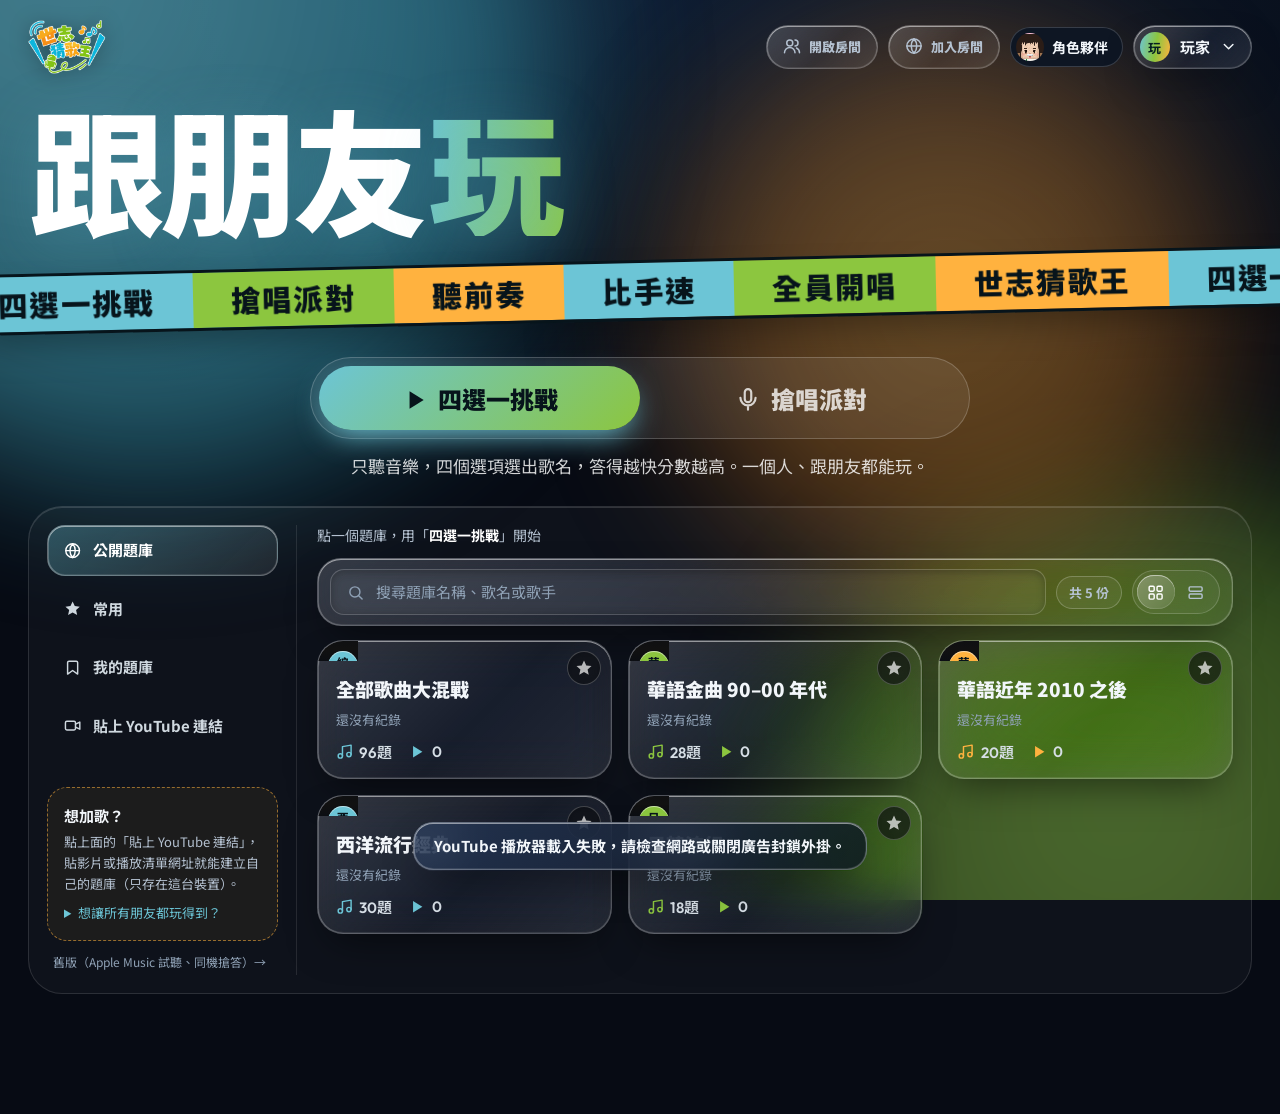
==== commit 1dfc3990: "將參與上線人數上限由 8 人提高到 18 人 - 新增 MAXP 常數，房間、同螢幕玩家與新增玩家按鈕皆以此為上限 - 玩家顏色由 8 種擴充為 18 種 - 搶唱派對超過 10 人時使用緊湊的搶答鈕" ====
--- a/index.html
+++ b/index.html
@@ -324,6 +324,11 @@
 .pad .ps{font:800 34px/1 var(--num);color:var(--c)}
 .pad kbd{position:absolute;top:10px;right:10px}
 .pad:active:not(:disabled){transform:scale(.96)}
+.pads.dense{gap:6px}
+.pads.dense .pad{min-height:46px;padding:4px 8px;border-radius:14px}
+.pads.dense .pad b{font-size:14px}
+.pads.dense .pad .ps{font-size:20px}
+.pads.dense .pad .rt{display:none}
 .pad.lock{opacity:.3;filter:grayscale(.8)}
 .pad.buzz{animation:buzz .6s ease-out;box-shadow:0 0 40px var(--c)}
 .pad.idle{opacity:.6}
@@ -476,6 +481,8 @@
   .game.sing #padsA .pad:active:not(:disabled){transform:rotate(180deg) scale(.96)}
   .pad{min-height:96px;max-height:none;border-radius:18px}
   .pad kbd{display:none}
+  .game.sing .pads.dense{flex-wrap:wrap}
+  .game.sing .pads.dense .pad{flex:1 1 calc(25% - 8px);min-height:60px}
   .game.sing .stage{height:clamp(200px,34vh,380px)}
   .judge .btn{height:58px;font-size:16px;padding:0 16px}
 }
@@ -1175,7 +1182,8 @@
 const ALL = () => ({ id: "all", name: "全部歌曲大混戰", tags: ["綜合", "隨機"], songs: allSongs(), builtin: true });
 function findLib(id){ return id === "all" ? ALL() : [...BUILTIN, ...MINE].find(l => l.id === id); }
 
-const PCOL = ["#6cc5d6","#ff7eb6","#ffb23f","#9b8cff","#8cc63f","#ff8a5c","#5aa9ff","#ff6b7d"];
+const MAXP = 18;                                                  // room + on-screen players cap
+const PCOL = ["#6cc5d6","#ff7eb6","#ffb23f","#9b8cff","#8cc63f","#ff8a5c","#5aa9ff","#ff6b7d","#2dd4a7","#c77dff","#f4e04d","#ff5a4d","#4f7cff","#e8e8f0","#c98b5a","#ff4fd8","#a3d9ff","#d4ff4f"];
 let cfg = Object.assign({ mode: "quiz", count: 10, ansTime: 20, singTime: 25, reveal: 4, optShow: "both", start: "auto", win: 0, wrong: "lock", vol: 60, show: "video", players: ["玩家 1", "玩家 2"], judge: "host", hostPlays: true, board: true, lt: false }, store.get("yt.cfg", {}));
 const saveCfg = () => store.set("yt.cfg", cfg);
 let me = store.get("yt.name", "") || "玩家";
@@ -1398,7 +1406,7 @@
     $("#dBody").innerHTML = dTab === "list"
       ? `<ul class="tracks">${songs.map((s, i) => `<li><img loading="lazy" alt="" onerror="this.style.visibility='hidden'" src="${thumb(s.v, "default")}"><div class="tt"><b>${esc(label(s))}</b><small>${esc(s.ch || s.vt || "")}${s.d ? " · " + mmss(s.d) : ""}</small></div><span class="n">#${i + 1}</span></li>`).join("")}</ul>`
       : `<div class="howto"><h4>${icon("play")} 四選一挑戰</h4><p>只播音樂、不給看畫面。從四個選項選出正在播的歌，可以按 Q W A S 或 1 2 3 4。答得越快分數越高，連續答對有連擊加成。</p>
-         <h4>${icon("mic")} 搶唱派對</h4><p>畫面直接秀出歌名，會唱的人搶先按自己的按鈕（每人一個按鈕在畫面兩側，電腦可按數字鍵 1–8），然後唱出來。大家聽完後按「唱對了」或「唱錯了」，不確定就按「播原曲核對」。一支手機平放在桌上，上下兩排各坐一邊也可以。</p></div>`;
+         <h4>${icon("mic")} 搶唱派對</h4><p>畫面直接秀出歌名，會唱的人搶先按自己的按鈕（每人一個按鈕在畫面兩側，電腦可按數字鍵 1–9，更多人用點的），然後唱出來。大家聽完後按「唱對了」或「唱錯了」，不確定就按「播原曲核對」。一支手機平放在桌上，上下兩排各坐一邊也可以。</p></div>`;
   };
   const lb = () => {
     const r = topRecs(l.id, dCount);
@@ -1443,7 +1451,7 @@
   if (!cfg.players.length && !NET.on) cfg.players = ["玩家 1"];
   const minLocal = NET.on ? 0 : 1;
   const players = locals().map((p, i) => `<div class="prow" style="--c:${PCOL[i]}"><span class="dot"></span><input data-p="${i}" value="${esc(p)}" maxlength="8" aria-label="玩家 ${i + 1} 名字"><kbd>${i + 1}</kbd>${locals().length > minLocal ? `<button class="rm" data-rm="${i}" aria-label="移除">${icon("x")}</button>` : ""}</div>`).join("")
-    + (locals().length + NET.count() < 8 ? `<button class="addp" id="addP">${icon("plus")} 新增玩家</button>` : "");
+    + (locals().length + NET.count() < MAXP ? `<button class="addp" id="addP">${icon("plus")} 新增玩家</button>` : "");
   const keep = $(".setup .form") ? $(".setup .form").scrollTop : 0;
   openModal(`${mhead(quiz ? "四選一設定" : "搶唱派對設定", "", true)}
     <div class="setup"><aside><img alt="" onerror="this.style.visibility='hidden'" src="${songs[0] ? thumb(songs[0].v, "hqdefault") : ""}"><div style="margin-top:12px"><span class="badge">${icon(l.builtin ? "globe" : "bookmark")}${l.builtin ? "公開題庫" : "我的題庫"}</span></div><b>${esc(l.name)}</b><small>${n} 題</small></aside>
@@ -1468,7 +1476,7 @@
       </div>
       ${quiz ? `<div class="sec"><div class="sh">${icon("music")}選項顯示<small>四個選項上寫什麼</small></div><div class="opts3">
         ${[["both", "歌名＋歌手", "最完整"], ["title", "只顯示歌名", "要猜歌手以外的"], ["artist", "只顯示歌手", "猜是誰唱的"]].map(([v, b, d]) => `<button class="opt3 ${cfg.optShow === v ? "on" : ""}" data-os="${v}"><b>${b}</b><span>${d}</span></button>`).join("")}</div></div>` : ""}
-      ${quiz ? "" : `<div class="sec"><div class="sh">${icon("users")}同螢幕玩家<small>每人一個搶答鈕，連線玩家加起來最多 8 人</small></div><div class="plist">${players}</div></div>
+      ${quiz ? "" : `<div class="sec"><div class="sh">${icon("users")}同螢幕玩家<small>每人一個搶答鈕，連線玩家加起來最多 18 人</small></div><div class="plist">${players}</div></div>
       <div class="sec"><div class="sh">${icon("trophy")}獲勝條件</div><div class="opts3">
         ${[[0, "打完全部題數", "最後分數最高的人贏"], [3, "先到 3 分", "快速一局"], [5, "先到 5 分", "標準一局"], [10, "先到 10 分", "長期抗戰"]].map(([v, b, s]) => `<button class="opt3 ${cfg.win === v ? "on" : ""}" data-win="${v}"><b>${b}</b><span>${s}</span></button>`).join("")}</div></div>
       <div class="sec"><div class="sh">${icon("x")}唱錯了怎麼辦</div><div class="opts3">
@@ -2096,7 +2104,7 @@
     el.dataset.sig = "";
     const orig = `<button class="btn" data-j="orig">${icon(c.playing ? "pause" : "play")}${c.playing ? "暫停原曲" : c.phase === "buzz" ? "播原曲核對" : "播原曲"}<kbd>P</kbd></button>`;
     let html;
-    if (c.phase === "show") html = `<div class="hint">等待搶唱… ${G.players.length > 1 ? `按自己的按鈕（鍵盤 1–${G.players.length}）` : "按按鈕或鍵盤 1"}</div><button class="btn" data-j="skip">${icon("next")}跳過這首</button>`;
+    if (c.phase === "show") html = `<div class="hint">等待搶唱… ${G.players.length > 1 ? `按自己的按鈕（鍵盤 1–${Math.min(9, G.players.length)}）` : "按按鈕或鍵盤 1"}</div><button class="btn" data-j="skip">${icon("next")}跳過這首</button>`;
     else if (c.phase === "buzz") html = voteHint() + `<button class="btn ng" data-j="no">${icon("x")}唱錯了<kbd>X</kbd></button>${orig}<button class="btn ok" data-j="ok">${icon("check")}唱對了<kbd>Enter</kbd></button>`;
     else html = `${orig}<button class="btn pri" data-j="next">${G.over || G.n >= G.total ? icon("trophy") + "看結果" : icon("next") + "下一題"}<kbd style="color:#08201f;border-color:rgba(0,0,0,.25)">Enter</kbd></button>`;
     if (el._h !== html) { el._h = html; el.className = "judge"; el.innerHTML = html; }
@@ -2139,6 +2147,7 @@
   const A = $("#padsA"), B = $("#padsB");
   if (!G || G.mode !== "sing") { A.innerHTML = B.innerHTML = ""; A.dataset.sig = ""; return; }
   const n = G.players.length, half = Math.ceil(n / 2);
+  A.classList.toggle("dense", n > 10); B.classList.toggle("dense", n > 10);
   const sig = G.players.map(p => p.name + p.color + (p.remote ? "r" : "")).join("|");
   if (A.dataset.sig !== sig) {        // build once per game; afterwards only classes and scores change
     A.dataset.sig = sig;
@@ -2191,7 +2200,7 @@
     if (i != null && c.phase === "answer") { e.preventDefault(); pick(i); }
     else if ((k === "enter" || k === " ") && c.phase === "reveal") { e.preventDefault(); advance(); }
   } else {
-    if (/^[1-8]$/.test(k) && c.phase === "show") { e.preventDefault(); buzz(+k - 1); }
+    if (/^[1-9]$/.test(k) && c.phase === "show") { e.preventDefault(); buzz(+k - 1); }
     else if (c.phase === "buzz" && k === "enter") judge(true);
     else if (c.phase === "buzz" && (k === "x" || k === "backspace")) judge(false);
     else if (k === "p" && c.phase !== "show") playOriginal();
@@ -2274,12 +2283,12 @@
 
 /* on-screen players: with a room open they default to none, so phone players are players 1, 2, 3… */
 const locals = () => (NET.on && !cfg.lt) ? [] : cfg.players;
-const newPlayer = (name, i, extra) => Object.assign({ name, score: 0, combo: 0, maxCombo: 0, correct: 0, color: PCOL[i % 8] }, extra);
+const newPlayer = (name, i, extra) => Object.assign({ name, score: 0, combo: 0, maxCombo: 0, correct: 0, color: PCOL[i % PCOL.length] }, extra);
 function buildPlayers(){
   const quiz = cfg.mode === "quiz";
   const loc = quiz ? (cfg.hostPlays ? [{ name: me, host: true }] : []) : locals().map(name => ({ name }));
   const rem = NET.list().map(g => ({ name: g.name, pid: g.pid, remote: true }));
-  return [...loc, ...rem].slice(0, 8).map((p, i) => newPlayer(p.name, i, p));
+  return [...loc, ...rem].slice(0, MAXP).map((p, i) => newPlayer(p.name, i, p));
 }
 const gameLive = () => !!(G && !G.done && (G.mode === "sing" || G.multi));
 
@@ -2408,7 +2417,7 @@
       const live = !!(G && G.players && !G.done && (G.mode === "sing" || G.multi));
       const old = this.guests.get(pid), inGame = live ? G.players.find(p => p.pid === pid) : null;
       const total = live ? G.players.length : locals().length + this.count();
-      if (!old && !inGame && total >= 8) { try { conn.send({ t: "full" }); } catch {} setTimeout(() => { try { conn.close(); } catch {} }, 300); return; }
+      if (!old && !inGame && total >= MAXP) { try { conn.send({ t: "full" }); } catch {} setTimeout(() => { try { conn.close(); } catch {} }, 300); return; }
       if (old && old.conn !== conn) { try { old.conn.removeAllListeners && old.conn.removeAllListeners("close"); old.conn.send({ t: "kicked" }); old.conn.close(); } catch {} }
       const name = this.uniqueName(String(m.name || "").trim().slice(0, 8) || "玩家", pid);
       const g = { pid, name: inGame ? inGame.name : name, conn }; this.guests.set(pid, g); conn._g = g;
@@ -2441,7 +2450,7 @@
     toast(`${g.name} 離線了`); this.push(); this.refresh();
   },
   snap(){
-    if (!G) return { phase: "lobby", mode: null, players: [...this.guests.values()].map((g, i) => ({ name: g.name, color: PCOL[(locals().length + i) % 8], score: 0, off: !(g.conn && g.conn.open) })) };
+    if (!G) return { phase: "lobby", mode: null, players: [...this.guests.values()].map((g, i) => ({ name: g.name, color: PCOL[(locals().length + i) % PCOL.length], score: 0, off: !(g.conn && g.conn.open) })) };
     if (G.mode === "quiz" && !G.multi) return { phase: "other", mode: "quiz", players: [] };
     const c = G.cur, sing = G.mode === "sing";
     const o = { mode: G.mode, judge: cfg.judge, phase: G.done ? "end" : c ? c.phase : "load", n: G.n, total: G.total, buzzer: -1, winner: -1,
@@ -2488,7 +2497,7 @@
     if (this.status === "opening") return `<div class="roombox"><div class="hintp" style="margin:0">正在建立房間…</div></div>`;
     if (!this.on) return `<div class="roombox"><button class="btn pri" data-room="open">${icon("globe")}開啟房間</button><p class="hintp">開啟後會產生房號和 QR Code，朋友用手機掃了就能加入，不用安裝任何東西。${this.err ? `<br><span style="color:var(--bad)">${esc(this.err)}</span>` : ""}</p></div>`;
     const lc = locals().length;
-    const chips = [...this.guests.values()].map((g, i) => `<span class="gchip${g.conn && g.conn.open ? "" : " off"}" style="--c:${PCOL[(lc + i) % 8]}"><i></i>${esc(g.name)}</span>`).join("")
+    const chips = [...this.guests.values()].map((g, i) => `<span class="gchip${g.conn && g.conn.open ? "" : " off"}" style="--c:${PCOL[(lc + i) % PCOL.length]}"><i></i>${esc(g.name)}</span>`).join("")
       || `<span class="hintp" style="margin:0">還沒有人加入…</span>`;
     return `<div class="roombox"><div class="rtop"><div><small class="k">房號</small><div class="code">${this.code}</div></div><canvas class="qr" data-qr aria-label="掃碼加入房間"></canvas></div>
       <div class="url"><input readonly value="${esc(this.url())}" aria-label="加入連結" data-room="url"><button class="btn sm" data-room="copy">複製連結</button></div>
@@ -2626,7 +2635,7 @@
     if (!m || typeof m !== "object") return;
     if (m.t === "state") { const p = this.st; m.players = Array.isArray(m.players) ? m.players : []; this.st = m; this.got = performance.now(); this.status(m.me >= 0 ? `已連線 · ${this.name}` : "已連線", "ok"); this.cues(p, m); this.render(); }
     else if (m.t === "welcome") this.status("已連線", "ok");
-    else if (m.t === "full") this.fail("房間已滿（最多 8 人）。");
+    else if (m.t === "full") this.fail("房間已滿（最多 18 人）。");
     else if (m.t === "closed") this.fail("房主關閉了房間。");
     else if (m.t === "kicked") this.fail("你在別的分頁或裝置加入了這個房間。");
   },
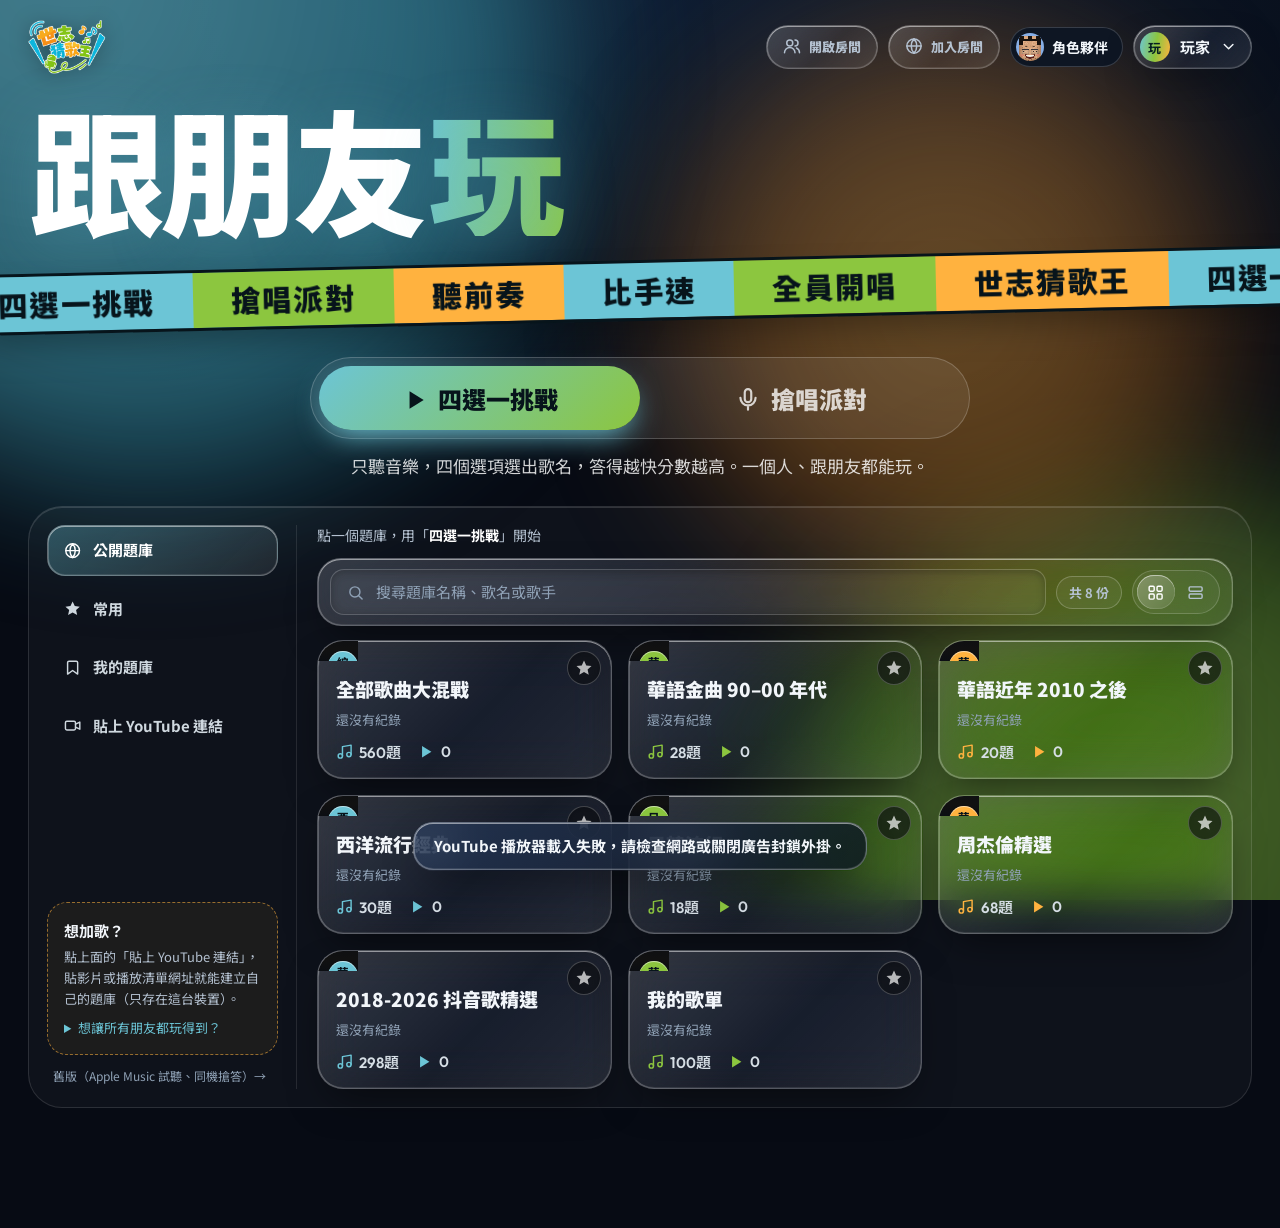
==== commit 0a117a37: "新增照片頭貼與 Kahoot 風格頒獎台動畫 - 房主、同螢幕玩家、手機玩家都能上傳照片當頭貼（裁切後壓成 128px 小圖） - 手機連線時頭貼由房主同步給所有手機 - 多人模式結束後先播頒獎台動畫" ====
--- a/index.html
+++ b/index.html
@@ -973,6 +973,84 @@
 .btn.fav.on{color:var(--sun);border-color:var(--sun)}
 .cta details{margin-top:8px}
 .cta summary{cursor:pointer;color:var(--teal)}
+/* ---- photo avatars ---- */
+.av{position:relative}
+.av.ph{background:#1a2633;overflow:visible}
+.av img{width:100%;height:100%;border-radius:50%;object-fit:cover;display:block;pointer-events:none;-webkit-user-drag:none}
+.avedit{display:flex;align-items:center;gap:14px;width:100%;padding:10px 14px;border:1px dashed var(--line2);border-radius:16px;background:rgba(255,255,255,.04);color:var(--text);font-weight:600;text-align:left;cursor:pointer;transition:background .15s,border-color .15s}
+.avedit:hover{background:rgba(255,255,255,.08);border-color:var(--sky)}
+.avedit .avp{width:56px;height:56px;flex:none;border-radius:50%;display:grid;place-items:center;overflow:hidden;background:rgba(255,255,255,.08);border:2px solid rgba(255,255,255,.25);color:var(--mute)}
+.avedit .avp img{width:100%;height:100%;object-fit:cover;display:block}
+.avedit .avp .i{width:26px;height:26px}
+.avedit small{display:block;font-weight:400;color:var(--mute);font-size:12.5px;margin-top:2px}
+.prow .pav{width:34px;height:34px;flex:none;border-radius:50%;display:grid;place-items:center;overflow:hidden;padding:0;background:rgba(255,255,255,.07);border:2px solid var(--c);color:var(--mute);cursor:pointer;box-shadow:0 0 10px color-mix(in srgb,var(--c) 55%,transparent)}
+.prow .pav img{width:100%;height:100%;object-fit:cover;display:block}
+.prow .pav .i{width:16px;height:16px}
+.pad .padav{width:46px;height:46px;margin-bottom:2px;border:2px solid rgba(255,255,255,.7);position:relative;z-index:1}
+.pads.dense .pad .padav{display:none}
+.cjoin .avedit{margin:0 0 2px;border-radius:18px}
+/* picker overlay: crop a photo into a round head shot */
+.avpick{position:fixed;inset:0;z-index:70;display:grid;place-items:center;padding:16px;background:rgba(3,5,10,.78);backdrop-filter:blur(6px);animation:fade .2s}
+.avbox{width:min(360px,100%);max-height:100%;overflow:auto;padding:22px 22px 18px;border-radius:26px;background:linear-gradient(180deg,#0f1b27,#0a1118);border:1px solid var(--line2);box-shadow:0 30px 90px rgba(0,0,0,.6);text-align:center}
+.avbox h3{margin:0 0 14px;font-size:17px}
+.avstage{position:relative;width:min(260px,70vw);aspect-ratio:1;margin:0 auto 14px;border-radius:50%;overflow:hidden;background:#0b141c;border:3px solid rgba(255,255,255,.35);box-shadow:0 0 0 6px rgba(108,197,214,.15);touch-action:none;cursor:grab}
+.avstage.drag{cursor:grabbing}
+.avstage canvas{width:100%;height:100%;display:block}
+.avempty{position:absolute;inset:0;display:grid;place-content:center;justify-items:center;gap:8px;color:var(--mute);font-size:14px;pointer-events:none}
+.avempty .i{width:40px;height:40px}
+.avstage.has .avempty{display:none}
+.avzoom{width:min(260px,70vw);margin:0 auto 6px;display:block}
+.avhint{margin:0 0 14px;color:var(--mute);font-size:12.5px;min-height:1.4em}
+.avact{display:flex;flex-wrap:wrap;gap:10px;justify-content:center}
+.avact .btn{flex:1 1 120px;justify-content:center}
+.avact .btn.link{flex-basis:100%;background:none;border:0;color:var(--mute);font-size:13px;min-height:0;padding:4px}
+.avact .btn.link:hover{color:var(--bad)}
+
+/* ---- Kahoot-style podium before the result card ---- */
+.podium-ov{position:fixed;inset:0;z-index:80;display:flex;flex-direction:column;align-items:center;overflow:hidden;padding:clamp(14px,3vh,30px) 14px clamp(14px,3vh,26px);
+  background:radial-gradient(90% 75% at 50% 105%,#4a2896 0,#26145f 42%,#0d0925 100%);animation:fade .35s;--ph:clamp(190px,42vh,380px)}
+.podium-ov.out{animation:fadeout .3s forwards;pointer-events:none}
+.pd-rays{position:absolute;left:50%;bottom:-30%;width:170vmax;height:170vmax;margin-left:-85vmax;pointer-events:none;opacity:0;transition:opacity 1.2s;
+  background:repeating-conic-gradient(from 0deg,rgba(255,214,102,.2) 0 7deg,transparent 7deg 22deg);-webkit-mask:radial-gradient(closest-side,#000 0,transparent 70%);mask:radial-gradient(closest-side,#000 0,transparent 70%);animation:pdSpin 40s linear infinite}
+.podium-ov.won .pd-rays{opacity:1}
+@keyframes pdSpin{to{transform:rotate(360deg)}}
+.pd-title{position:relative;z-index:2;text-align:center;flex:none}
+.pd-title .pill{display:inline-block;padding:8px 22px;border-radius:10px;background:#fff;color:#2a1766;font:800 clamp(16px,2.6vw,24px) var(--num);box-shadow:0 5px 0 rgba(0,0,0,.25)}
+.pd-title small{display:block;margin-top:10px;color:rgba(255,255,255,.72);font-size:13px;letter-spacing:.12em}
+.pd-stage{position:relative;z-index:2;flex:1;width:100%;max-width:820px;display:flex;align-items:flex-end;justify-content:center;gap:clamp(6px,1.6vw,20px);min-height:0}
+.pd-col{--m:#ffc93c;width:clamp(92px,27vw,236px);display:flex;flex-direction:column;align-items:center;justify-content:flex-end;min-width:0}
+.pd-col.k2{--m:#cfd8e3}.pd-col.k3{--m:#e08f55}
+.pd-col.k1{--bh:var(--ph)}.pd-col.k2{--bh:calc(var(--ph)*.76)}.pd-col.k3{--bh:calc(var(--ph)*.56)}
+.pd-who{position:relative;display:flex;flex-direction:column;align-items:center;gap:6px;margin-bottom:10px;opacity:0;transform:translateY(-70px) scale(.7);pointer-events:none}
+.pd-col.show .pd-who{opacity:1;transform:none;transition:opacity .25s .75s,transform .7s .75s cubic-bezier(.3,1.6,.5,1)}
+.pd-av{position:relative;width:clamp(64px,13vw,120px);height:clamp(64px,13vw,120px);border-radius:50%;display:grid;place-items:center;background:var(--c);color:#162033;font:800 clamp(28px,6vw,52px) var(--num);box-shadow:0 0 0 4px rgba(255,255,255,.9),0 10px 26px rgba(0,0,0,.45)}
+.pd-av.ph{background:#1a2633}
+.pd-av img{width:100%;height:100%;border-radius:50%;object-fit:cover;display:block}
+.pd-av .crown{left:-10%;top:-34%;width:46%;height:auto}
+.pd-block{position:relative;width:100%;height:0;border-radius:14px 14px 0 0;overflow:hidden;display:flex;flex-direction:column;align-items:center;gap:6px;padding-top:14px;
+  background:linear-gradient(180deg,color-mix(in srgb,var(--m) 26%,#2b1a70),#1c1050 62%,#150b3f);border:2px solid color-mix(in srgb,var(--m) 70%,transparent);border-bottom:0;box-shadow:inset 0 3px 0 rgba(255,255,255,.28),0 -8px 30px color-mix(in srgb,var(--m) 25%,transparent)}
+.pd-col.show .pd-block{height:var(--bh);transition:height 1s cubic-bezier(.2,.9,.25,1.04)}
+.pd-in{display:flex;flex-direction:column;align-items:center;gap:6px;width:100%;padding:0 6px;opacity:0}
+.pd-col.show .pd-in{opacity:1;transition:opacity .4s 1s}
+.pd-medal{display:grid;place-items:center;width:clamp(40px,6.4vw,58px);aspect-ratio:1;clip-path:polygon(50% 0,100% 38%,82% 100%,18% 100%,0 38%);background:linear-gradient(160deg,#fff,var(--m) 45%,color-mix(in srgb,var(--m) 70%,#000));color:#2a1766;font:900 clamp(20px,3.4vw,30px) var(--num);font-style:normal}
+.pd-nm{max-width:100%;color:#fff;font-weight:800;font-size:clamp(15px,2.2vw,22px);white-space:nowrap;overflow:hidden;text-overflow:ellipsis}
+.pd-sc{color:rgba(255,255,255,.85);font:700 clamp(14px,2vw,19px) var(--num)}
+.pd-sub{color:rgba(255,255,255,.6);font-size:12px;text-align:center}
+.pd-foot{position:relative;z-index:3;flex:none;display:flex;gap:12px;align-items:center;justify-content:center;min-height:52px;margin-top:14px}
+.pd-foot .btn{min-width:150px;justify-content:center}
+.pd-foot .btn.ghost{background:rgba(255,255,255,.08)}
+.pd-foot .btn.go{animation:pdPop .5s cubic-bezier(.3,1.6,.5,1)}
+@keyframes pdPop{from{opacity:0;transform:scale(.7)}to{opacity:1;transform:none}}
+.podium-ov.fast *,.podium-ov.fast *::before{transition:none!important;animation-duration:.001s!important;animation-delay:0s!important}
+.pd-col.show.fast .pd-who,.pd-col.show.fast .pd-block,.pd-col.show.fast .pd-in{transition:none!important}
+@media (prefers-reduced-motion:reduce){.pd-rays{animation:none}.pd-col .pd-who,.pd-col .pd-block,.pd-col .pd-in{transition:none!important}}
+/* phone: my final place */
+.cend{display:flex;flex-direction:column;align-items:center;gap:10px;text-align:center;padding-top:24px}
+.cend .pd-av{width:92px;height:92px;font-size:40px}
+.cend .pd-medal{width:74px;font-size:36px}
+.cend .rk1{--m:#ffc93c}.cend .rk2{--m:#cfd8e3}.cend .rk3{--m:#e08f55}.cend .rkn{--m:#8fa1b5}
+.cend .nm{font-weight:800;font-size:22px}
+.cend .scx{font:800 30px var(--num)}
 </style>
 <link rel="stylesheet" href="decor.css?v=6">
 </head>
@@ -984,7 +1062,7 @@
 <header class="top" id="topbar">
   <div class="logo"><img src="assets/logo.png" alt="世志猜歌王" width="520" height="355"></div>
   <div class="topr"><button class="chip roomtop" id="roomTop" hidden><span data-i="users"></span><span id="roomTopT">房間</span></button><button class="chip" id="openTop" data-roomact="open"><span data-i="users"></span><span>開啟房間</span></button><button class="chip" id="joinTop" data-roomact="join"><span data-i="globe"></span><span>加入房間</span></button>
-  <button class="me" id="meBtn" aria-label="改暱稱" title="點一下改暱稱"><span class="av" id="meAv">玩</span><span id="meName">玩家</span><svg class="i" viewBox="0 0 24 24"><path d="m6 9 6 6 6-6"/></svg></button></div>
+  <button class="me" id="meBtn" aria-label="改暱稱和頭貼" title="點一下改暱稱、換照片頭貼"><span class="av" id="meAv">玩</span><span id="meName">玩家</span><svg class="i" viewBox="0 0 24 24"><path d="m6 9 6 6 6-6"/></svg></button></div>
 </header>
 
 <!-- ================= LOBBY ================= -->
@@ -1108,6 +1186,7 @@
   check:'<path d="M20 6 9 17l-5-5"/>', edit:'<path d="M12 20h9M16.5 3.5a2.1 2.1 0 0 1 3 3L7 19l-4 1 1-4z"/>',
   trash:'<path d="M3 6h18M8 6V4h8v2M19 6l-1 14H6L5 6"/>', star:'<path d="m12 2 3 6.5 7 .8-5.2 4.7 1.5 7L12 17.3 5.7 21l1.5-7L2 9.3l7-.8z" fill="currentColor" stroke="none"/>',
   timer:'<circle cx="12" cy="13" r="8"/><path d="M12 9v4l2 2M9 2h6"/>', lock:'<rect x="5" y="11" width="14" height="10" rx="2"/><path d="M8 11V7a4 4 0 0 1 8 0v4"/>',
+  camera:'<path d="M3 8a2 2 0 0 1 2-2h2l1.5-2h7L17 6h2a2 2 0 0 1 2 2v10a2 2 0 0 1-2 2H5a2 2 0 0 1-2-2z"/><circle cx="12" cy="13" r="3.8"/>',
   sofa:'<path d="M4 11V8a3 3 0 0 1 3-3h10a3 3 0 0 1 3 3v3"/><path d="M2 13a2 2 0 0 1 4 0v2h12v-2a2 2 0 0 1 4 0v5H2z"/><path d="M5 18v2M19 18v2"/>'
 };
 const icon = n => `<svg class="i" viewBox="0 0 24 24" aria-hidden="true">${ICONS[n] || ""}</svg>`;
@@ -1133,6 +1212,35 @@
       o.connect(g).connect(AC.destination); o.start(t); o.stop(t + .3);
     });
   } catch {}
+}
+// podium sounds: a rolling drum, a single kick and a short fanfare (all WebAudio, no files)
+function sfxCtx(){ try { AC = AC || new (window.AudioContext || window.webkitAudioContext)(); if (AC.state === "suspended") AC.resume(); return AC; } catch { return null; } }
+function drumRoll(ms){                                           // returns a function that cuts the roll short
+  const a = sfxCtx(); if (!a) return () => {};
+  const n = Math.floor(ms / 55), m = a.createGain(); m.connect(a.destination);
+  for (let i = 0; i < n; i++) {
+    const t = a.currentTime + i * .055, k = i / n, o = a.createOscillator(), g = a.createGain();
+    o.type = "triangle"; o.frequency.setValueAtTime(190 - 70 * k, t); o.frequency.exponentialRampToValueAtTime(70, t + .05);
+    g.gain.setValueAtTime(.0001, t); g.gain.exponentialRampToValueAtTime(.05 + .14 * k, t + .006); g.gain.exponentialRampToValueAtTime(.0001, t + .06);
+    o.connect(g).connect(m); o.start(t); o.stop(t + .08);
+  }
+  return () => { try { m.gain.setTargetAtTime(0, a.currentTime, .015); } catch {} };
+}
+function thump(f = 110){
+  const a = sfxCtx(); if (!a) return;
+  const t = a.currentTime, o = a.createOscillator(), g = a.createGain();
+  o.type = "sine"; o.frequency.setValueAtTime(f * 1.8, t); o.frequency.exponentialRampToValueAtTime(f, t + .12);
+  g.gain.setValueAtTime(.0001, t); g.gain.exponentialRampToValueAtTime(.4, t + .01); g.gain.exponentialRampToValueAtTime(.0001, t + .45);
+  o.connect(g).connect(a.destination); o.start(t); o.stop(t + .5);
+}
+function fanfare(){
+  const a = sfxCtx(); if (!a) return;
+  [[523, 0, .5], [659, .13, .5], [784, .26, .5], [1046, .4, 1.1], [784, .4, 1.1], [659, .4, 1.1]].forEach(([f, d, len]) => {
+    const t = a.currentTime + d, o = a.createOscillator(), g = a.createGain();
+    o.type = "square"; o.frequency.value = f;
+    g.gain.setValueAtTime(.0001, t); g.gain.exponentialRampToValueAtTime(.07, t + .02); g.gain.exponentialRampToValueAtTime(.0001, t + len);
+    o.connect(g).connect(a.destination); o.start(t); o.stop(t + len + .05);
+  });
 }
 function vibrate(p){ try { navigator.vibrate && navigator.vibrate(p); } catch {} }
 
@@ -1187,6 +1295,90 @@
 let cfg = Object.assign({ mode: "quiz", count: 10, ansTime: 20, singTime: 25, reveal: 4, optShow: "both", start: "auto", win: 0, wrong: "lock", vol: 60, show: "video", players: ["玩家 1", "玩家 2"], judge: "host", hostPlays: true, board: true, lt: false }, store.get("yt.cfg", {}));
 const saveCfg = () => store.set("yt.cfg", cfg);
 let me = store.get("yt.name", "") || "玩家";
+
+/* ================= photo avatars =================
+   A head shot is a 128×128 JPEG (about 5 KB) kept as a data URL. Mine lives in localStorage ("yt.avatar"); on-screen players keep
+   theirs in cfg.pav (same order as cfg.players). Phones send theirs inside "hello"; the host hands each phone a given picture once
+   ({t:"av"}) and later snapshots only carry a short hash (ah), so the pictures are never resent with every state. */
+const AV_RE = /^data:image\/(?:jpeg|png|webp);base64,[A-Za-z0-9+\/=]+$/;
+const avOK = s => typeof s === "string" && s.length > 40 && s.length < 40000 && AV_RE.test(s);
+const avHash = s => { let h = 2166136261; for (let i = 0; i < s.length; i++) { h ^= s.charCodeAt(i); h = Math.imul(h, 16777619); } return (h >>> 0).toString(36) + s.length.toString(36); };
+const avKey = p => p && p.av ? (p._ah || (p._ah = avHash(p.av))) : "";
+let myAv = store.get("yt.avatar", ""); if (!avOK(myAv)) myAv = "";
+function setMyAv(d){ myAv = avOK(d) ? d : ""; if (myAv) store.set("yt.avatar", myAv); else { try { localStorage.removeItem("yt.avatar"); } catch {} } }
+const pavOf = i => { const v = cfg.pav && cfg.pav[i]; return avOK(v) ? v : ""; };
+const AVC = new Map();                                            // phone side: hash → data URL received from the host
+const avSrc = p => !p ? "" : p.av ? p.av : p.ah ? (AVC.get(p.ah) || "") : "";
+// one round avatar: the photo when there is one, otherwise the first letter on the player's colour; `extra` goes inside (e.g. the crown)
+const avHTML = (p, extra = "", cls = "av") => { const s = avSrc(p); return `<span class="${cls}${s ? " ph" : ""}" style="background:${p.color}">${s ? `<img src="${s}" alt="" draggable="false">` : esc([...p.name][0] || "?")}${extra}</span>`; };
+const avPreview = src => src ? `<img src="${src}" alt="">` : icon("camera");
+
+// crop dialog: choose a photo → drag / pinch / slider to frame it → a small square JPEG. done(dataURL) gets "" when the photo is removed; Cancel calls nothing.
+function openAvatarPicker(cur, done){
+  const old = $("#avPick"); if (old) old.remove();
+  const S = 260, OUT = 128, el = document.createElement("div");
+  el.id = "avPick"; el.className = "avpick";
+  el.innerHTML = `<div class="avbox" role="dialog" aria-modal="true" aria-label="設定頭貼"><h3>設定頭貼</h3>
+    <div class="avstage" id="avStage"><canvas id="avCv" width="${S}" height="${S}"></canvas><div class="avempty">${icon("camera")}<span>選一張照片</span></div></div>
+    <input type="range" class="avzoom" id="avZoom" min="1" max="4" step="0.01" value="1" disabled aria-label="縮放">
+    <p class="avhint" id="avHint">選好照片後，拖曳調整位置，滑桿或雙指縮放。</p>
+    <input type="file" id="avFile" accept="image/*" hidden>
+    <div class="avact"><button class="btn" id="avChoose" type="button">${icon("image")}選擇照片</button><button class="btn pri" id="avUse" type="button" disabled>${icon("check")}使用</button>
+      ${cur ? `<button class="btn link" id="avDel" type="button">移除目前的頭貼</button>` : ""}<button class="btn link" id="avCancel" type="button">取消</button></div></div>`;
+  document.body.appendChild(el);
+  const cv = $("#avCv", el), ctx = cv.getContext("2d"), stage = $("#avStage", el), zoom = $("#avZoom", el), use = $("#avUse", el), hint = $("#avHint", el);
+  let src = null, ox = 0, oy = 0, z = 1;                          // src: a canvas holding the (already shrunk) photo
+  const base = () => src ? Math.max(S / src.width, S / src.height) : 1;
+  const clampPos = () => { const sc = base() * z, mx = Math.max(0, (src.width * sc - S) / 2), my = Math.max(0, (src.height * sc - S) / 2); ox = clamp(ox, -mx, mx); oy = clamp(oy, -my, my); };
+  const draw = (c, size) => {                                     // same framing at any output size
+    const k = size / S, g = c.getContext("2d"), sc = base() * z * k;
+    g.fillStyle = "#fff"; g.fillRect(0, 0, size, size); g.imageSmoothingQuality = "high";
+    g.drawImage(src, size / 2 - src.width * sc / 2 + ox * k, size / 2 - src.height * sc / 2 + oy * k, src.width * sc, src.height * sc);
+  };
+  const paint = () => { if (!src) { ctx.clearRect(0, 0, S, S); return; } clampPos(); draw(cv, S); };
+  const load = url => new Promise((ok, no) => {
+    const im = new Image(); im.onload = () => {
+      const m = 900, k = Math.min(1, m / Math.max(im.naturalWidth, im.naturalHeight)), c = document.createElement("canvas");
+      c.width = Math.max(1, Math.round(im.naturalWidth * k)); c.height = Math.max(1, Math.round(im.naturalHeight * k));
+      const g = c.getContext("2d"); g.imageSmoothingQuality = "high"; g.drawImage(im, 0, 0, c.width, c.height);
+      src = c; ox = oy = 0; z = 1; zoom.value = 1; zoom.disabled = false; use.disabled = false; stage.classList.add("has");
+      hint.textContent = "拖曳照片調整位置，滑桿或雙指縮放。"; paint(); ok();
+    }; im.onerror = () => no(new Error("load")); im.src = url;
+  });
+  const close = () => { document.removeEventListener("keydown", onKey, true); el.remove(); };
+  const onKey = e => { if (e.key === "Escape") { e.stopPropagation(); e.preventDefault(); close(); } };
+  document.addEventListener("keydown", onKey, true);
+  el.addEventListener("pointerdown", e => { if (e.target === el) close(); });
+  if (cur) load(cur).then(() => { hint.textContent = "這是目前的頭貼，可以重新調整或換一張。"; }).catch(() => {});
+  $("#avChoose", el).onclick = () => $("#avFile", el).click();
+  $("#avFile", el).onchange = e => {
+    const f = e.target.files && e.target.files[0]; e.target.value = ""; if (!f) return;
+    const url = URL.createObjectURL(f);
+    load(url).catch(() => { hint.textContent = "這張照片讀不進來，換一張試試。"; }).finally(() => URL.revokeObjectURL(url));
+  };
+  zoom.oninput = () => { z = +zoom.value; paint(); };
+  stage.addEventListener("wheel", e => { if (!src) return; e.preventDefault(); z = clamp(z * (e.deltaY < 0 ? 1.08 : 1 / 1.08), 1, 4); zoom.value = z; paint(); }, { passive: false });
+  const ptrs = new Map(); let pd = 0;                             // drag with one pointer, pinch with two
+  stage.addEventListener("pointerdown", e => { if (!src) return $("#avChoose", el).click(); stage.setPointerCapture(e.pointerId); ptrs.set(e.pointerId, [e.clientX, e.clientY]); stage.classList.add("drag"); pd = 0; });
+  stage.addEventListener("pointermove", e => {
+    if (!ptrs.has(e.pointerId) || !src) return;
+    const o = ptrs.get(e.pointerId), r = stage.getBoundingClientRect(), k = S / r.width; ptrs.set(e.pointerId, [e.clientX, e.clientY]);
+    if (ptrs.size === 1) { ox += (e.clientX - o[0]) * k; oy += (e.clientY - o[1]) * k; }
+    else if (ptrs.size === 2) { const [a, b] = [...ptrs.values()], d = Math.hypot(a[0] - b[0], a[1] - b[1]); if (pd) { z = clamp(z * d / pd, 1, 4); zoom.value = z; } pd = d; }
+    paint();
+  });
+  const up = e => { ptrs.delete(e.pointerId); pd = 0; if (!ptrs.size) stage.classList.remove("drag"); };
+  stage.addEventListener("pointerup", up); stage.addEventListener("pointercancel", up);
+  use.onclick = () => {
+    if (!src) return;
+    const out = document.createElement("canvas"); out.width = out.height = OUT; draw(out, OUT);
+    let d = out.toDataURL("image/jpeg", .82); if (d.length > 30000) d = out.toDataURL("image/jpeg", .6);
+    if (!avOK(d)) { hint.textContent = "這個瀏覽器無法處理這張照片，換一張試試。"; return; }
+    close(); done(d);
+  };
+  const del = $("#avDel", el); if (del) del.onclick = () => { close(); done(""); };
+  $("#avCancel", el).onclick = close;
+}
 const recs = () => store.get("yt.rec", {});
 const plays = () => store.get("yt.plays", {});
 function bestOf(id){ const r = recs(); let b = 0; Object.keys(r).forEach(k => { if (k.startsWith(id + "|")) r[k].forEach(x => b = Math.max(b, x.score)); }); return b; }
@@ -1273,7 +1465,10 @@
 
 /* ================= lobby ================= */
 let tab = "builtin", view = store.get("yt.view", "grid"), query = "";
-function renderMe(){ $("#meName").textContent = me; $("#meAv").textContent = [...me][0] || "玩"; }
+function renderMe(){
+  $("#meName").textContent = me; const a = $("#meAv");
+  if (myAv) { a.classList.add("ph"); a.innerHTML = `<img src="${myAv}" alt="">`; } else { a.classList.remove("ph"); a.textContent = [...me][0] || "玩"; }
+}
 function coverHTML(l){
   const vs = l.songs.filter(usable).slice(0, 4).map(s => s.v);
   const cls = vs.length >= 4 ? "cv" : "cv one";
@@ -1367,8 +1562,13 @@
 const mhead = (title, extra = "", back) => `<div class="mh">${back ? `<button class="x" data-back aria-label="返回">${icon("back")}</button>` : ""}${extra}<h2>${esc(title)}</h2><span class="esc">Esc 關閉</span><button class="x" data-close aria-label="關閉">${icon("x")}</button></div>`;
 
 function openName(){
-  openModal(`${mhead("你的暱稱")}<div style="padding:28px;flex:1"><p style="color:var(--mute);margin-top:0">顯示在排行榜和遊戲裡。</p><input class="field" id="nameIn" maxlength="12" value="${esc(me)}"></div>
+  openModal(`${mhead("暱稱和頭貼")}<div style="padding:28px;flex:1"><p style="color:var(--mute);margin-top:0">顯示在排行榜、頒獎台和遊戲裡。</p>
+    <button class="avedit" id="nameAv" type="button" style="margin-bottom:16px"></button>
+    <input class="field" id="nameIn" maxlength="12" value="${esc(me)}"></div>
     <div class="mf"><span class="lbl"></span><button class="btn" data-close>取消</button><button class="btn pri" id="nameOk">儲存</button></div>`, true);
+  const paintAv = () => { $("#nameAv").innerHTML = `<span class="avp">${avPreview(myAv)}</span><span>${myAv ? "更換照片頭貼" : "加一張照片頭貼"}<small>${myAv ? "也可以重新裁切或移除" : "不加的話會顯示暱稱第一個字"}</small></span>`; };
+  paintAv();
+  $("#nameAv").onclick = () => openAvatarPicker(myAv, d => { setMyAv(d); renderMe(); paintAv(); });
   const i = $("#nameIn"); i.focus(); i.select();
   const ok = () => { me = i.value.trim() || "玩家"; store.set("yt.name", me); renderMe(); closeModal(); };
   $("#nameOk").onclick = ok; i.onkeydown = e => { if (e.key === "Enter") ok(); };
@@ -1410,7 +1610,7 @@
   };
   const lb = () => {
     const r = topRecs(l.id, dCount);
-    $("#dLb").innerHTML = r.length ? r.slice(0, 10).map((x, i) => `<div class="lrow ${i < 3 ? "g" + (i + 1) : ""}"><span class="rk">#${i + 1}</span><span class="av">${esc([...x.name][0] || "?")}</span>
+    $("#dLb").innerHTML = r.length ? r.slice(0, 10).map((x, i) => `<div class="lrow ${i < 3 ? "g" + (i + 1) : ""}"><span class="rk">#${i + 1}</span><span class="av${x.name === me && myAv ? " ph" : ""}">${x.name === me && myAv ? `<img src="${myAv}" alt="">` : esc([...x.name][0] || "?")}</span>
       <div class="who"><b>${esc(x.name)}</b><small>${x.correct}/${x.total} · 正確率 ${Math.round(x.correct / x.total * 100)}% · Combo x${x.maxCombo} / 耗時 ${mmss(x.time)}</small></div><span class="sc">${fmt(x.score)}</span></div>`).join("")
       : `<div class="note">還沒有 ${dCount} 題的紀錄。完成一次挑戰後，這裡會顯示你的最佳紀錄。</div>`;
     $("#dMode").textContent = modeText();
@@ -1450,7 +1650,7 @@
   const qb = [-5, 10, 15, 20, 5].map(v => v === -5 ? `<button data-q="-5">−5</button>` : v === 5 ? `<button data-q="+5">+5</button>` : v <= maxQ ? `<button data-q="${v}" class="${cfg.count === v ? "on" : ""}">${v} 題</button>` : "").join("") + (maxQ > 20 || ![10, 15, 20].includes(maxQ) ? `<button data-q="${maxQ}" class="${cfg.count === maxQ ? "on" : ""}">全部 ${maxQ}</button>` : "");
   if (!cfg.players.length && !NET.on) cfg.players = ["玩家 1"];
   const minLocal = NET.on ? 0 : 1;
-  const players = locals().map((p, i) => `<div class="prow" style="--c:${PCOL[i]}"><span class="dot"></span><input data-p="${i}" value="${esc(p)}" maxlength="8" aria-label="玩家 ${i + 1} 名字"><kbd>${i + 1}</kbd>${locals().length > minLocal ? `<button class="rm" data-rm="${i}" aria-label="移除">${icon("x")}</button>` : ""}</div>`).join("")
+  const players = locals().map((p, i) => `<div class="prow" style="--c:${PCOL[i]}"><button class="pav" data-pav="${i}" type="button" aria-label="玩家 ${i + 1} 照片頭貼" title="設定照片頭貼">${avPreview(pavOf(i))}</button><input data-p="${i}" value="${esc(p)}" maxlength="8" aria-label="玩家 ${i + 1} 名字"><kbd>${i + 1}</kbd>${locals().length > minLocal ? `<button class="rm" data-rm="${i}" aria-label="移除">${icon("x")}</button>` : ""}</div>`).join("")
     + (locals().length + NET.count() < MAXP ? `<button class="addp" id="addP">${icon("plus")} 新增玩家</button>` : "");
   const keep = $(".setup .form") ? $(".setup .form").scrollTop : 0;
   openModal(`${mhead(quiz ? "四選一設定" : "搶唱派對設定", "", true)}
@@ -1459,7 +1659,8 @@
       <div class="sec"><div class="sh">${icon("globe")}手機連線<small>朋友用自己的手機加入</small></div><div id="roomSlot">${NET.boxHTML()}</div></div>
       ${quiz && NET.on ? `<div class="sec"><div class="sh">${icon("users")}房主<small>手機玩家一起作答</small></div><div class="opts3">
         <button class="opt3 ${cfg.hostPlays ? "on" : ""}" data-hp="1"><b>房主也一起玩</b><span>用這個畫面的鍵盤或滑鼠作答</span></button>
-        <button class="opt3 ${cfg.hostPlays ? "" : "on"}" data-hp="0"><b>只當大螢幕</b><span>只有手機玩家作答</span></button></div></div>
+        <button class="opt3 ${cfg.hostPlays ? "" : "on"}" data-hp="0"><b>只當大螢幕</b><span>只有手機玩家作答</span></button></div>
+        ${cfg.hostPlays ? `<button class="avedit" id="hostAv" type="button" style="margin-top:12px"><span class="avp">${avPreview(myAv)}</span><span>${esc(me)} 的照片頭貼<small>${myAv ? "點一下更換、重新裁切或移除" : "加一張照片，頒獎台和排行榜會顯示"}</small></span></button>` : ""}</div>
       <div class="sec"><div class="sh">${icon("check")}每題結算<small>像 Kahoot 一樣公布名次</small></div><div class="opts3">
         <button class="opt3 ${cfg.board ? "on" : ""}" data-bd="1"><b>每題排行榜</b><span>公布答案後，秀出名次與升降</span></button>
         <button class="opt3 ${cfg.board ? "" : "on"}" data-bd="0"><b>只在最後</b><span>全部答完才公布名次</span></button></div></div>` : ""}
@@ -1509,9 +1710,11 @@
   $$("[data-bd]", modal).forEach(b => b.onclick = () => { cfg.board = b.dataset.bd === "1"; re(); });
   $$("[data-hp]", modal).forEach(b => b.onclick = () => { cfg.hostPlays = b.dataset.hp === "1"; re(); });
   $$("[data-p]", modal).forEach(i => i.oninput = () => { cfg.players[+i.dataset.p] = i.value; saveCfg(); });
-  $$("[data-rm]", modal).forEach(b => b.onclick = () => { cfg.players.splice(+b.dataset.rm, 1); re(); });
+  $$("[data-rm]", modal).forEach(b => b.onclick = () => { cfg.players.splice(+b.dataset.rm, 1); if (cfg.pav) cfg.pav.splice(+b.dataset.rm, 1); re(); });
+  $$("[data-pav]", modal).forEach(b => b.onclick = () => { const i = +b.dataset.pav; openAvatarPicker(pavOf(i), d => { cfg.pav = Array.from({ length: cfg.players.length }, (_, k) => pavOf(k)); cfg.pav[i] = d; re(); }); });
   NET.bindBox(modal);
-  const ap = $("#addP"); if (ap) ap.onclick = () => { if (NET.on && !cfg.lt) { cfg.lt = true; cfg.players = []; } cfg.players.push("玩家 " + (cfg.players.length + 1)); re(); setTimeout(() => { const ins = $$("[data-p]", modal); ins[ins.length - 1].select(); }, 0); };
+  const hav = $("#hostAv"); if (hav) hav.onclick = () => openAvatarPicker(myAv, d => { setMyAv(d); renderMe(); re(); });
+  const ap = $("#addP"); if (ap) ap.onclick = () => { if (NET.on && !cfg.lt) { cfg.lt = true; cfg.players = []; cfg.pav = []; } cfg.players.push("玩家 " + (cfg.players.length + 1)); re(); setTimeout(() => { const ins = $$("[data-p]", modal); ins[ins.length - 1].select(); }, 0); };
   const rr = $("#revR"); if (rr) rr.oninput = () => { cfg.reveal = +rr.value; $("#revV").textContent = cfg.reveal + "s"; saveCfg(); };
   $("#goBtn").onclick = () => {
     if (cfg.mode === "quiz" && n < 4) return $("#setupMsg").textContent = "四選一至少要 4 首歌。";
@@ -1917,7 +2120,7 @@
 }
 function boardRow(p, r, m, res, i, fl){
   const crown = fl.first && !fl.nf ? crownHTML(false) : "";
-  return `<div class="rrow ${p.host ? "me" : ""} ${fl.first && !fl.nf ? "first" : ""}" data-pi="${i}" ${fl.nf ? "data-nf" : ""} style="--c:${p.color}"><span class="n">#${r + 1}</span><span class="av" style="background:${p.color}">${esc([...p.name][0] || "?")}${crown}</span><span class="nm">${esc(p.name)}${p.host ? `<span class="you">YOU</span>` : ""}</span>${res && res.ok ? `<span class="st ok">+${res.gain}</span>` : ""}${moveHTML(m)}<span class="sc" data-from="${fl.from}" data-to="${p.score}" style="color:${p.color}">${fmt(p.score)}</span></div>`;
+  return `<div class="rrow ${p.host ? "me" : ""} ${fl.first && !fl.nf ? "first" : ""}" data-pi="${i}" ${fl.nf ? "data-nf" : ""} style="--c:${p.color}"><span class="n">#${r + 1}</span>${avHTML(p, crown)}<span class="nm">${esc(p.name)}${p.host ? `<span class="you">YOU</span>` : ""}</span>${res && res.ok ? `<span class="st ok">+${res.gain}</span>` : ""}${moveHTML(m)}<span class="sc" data-from="${fl.from}" data-to="${p.score}" style="color:${p.color}">${fmt(p.score)}</span></div>`;
 }
 function renderPop(){
   const c = G.cur, L = $("#popL");
@@ -2127,7 +2330,7 @@
       const a = c && c.picks && c.picks.get(i), res = c && c.results && c.results.find(x => x.pi === i);
       const st = p.off ? `<span class="st no">離線</span>` : !c ? "" : c.phase === "reveal" ? (res && res.ok ? `<span class="st ok">+${res.gain}</span>` : `<span class="st no">${a ? "答錯" : "超時"}</span>`) : c.phase === "answer" ? (a ? `<span class="st ok">已答</span>` : `<span class="st">待答</span>`) : "";
       const first = fl.first(i), nf = fl.fresh(i);
-      return `<div class="rrow ${p.host ? "me" : ""} ${first && !nf ? "first" : ""}" data-pi="${i}" ${nf ? "data-nf" : ""}><span class="n">#${r + 1}</span><span class="av" style="background:${p.color}">${esc([...p.name][0] || "?")}${first && !nf ? crownHTML(false) : ""}</span><span class="nm">${esc(p.name)}${p.host ? `<span class="you">YOU</span>` : ""}</span>${st}<span class="sc" style="color:${p.color}">${fmt(p.score)}${p.combo > 1 ? `<i>x${p.combo}</i>` : ""}</span></div>`;
+      return `<div class="rrow ${p.host ? "me" : ""} ${first && !nf ? "first" : ""}" data-pi="${i}" ${nf ? "data-nf" : ""}><span class="n">#${r + 1}</span>${avHTML(p, first && !nf ? crownHTML(false) : "")}<span class="nm">${esc(p.name)}${p.host ? `<span class="you">YOU</span>` : ""}</span>${st}<span class="sc" style="color:${p.color}">${fmt(p.score)}${p.combo > 1 ? `<i>x${p.combo}</i>` : ""}</span></div>`;
     }).join("");
     el._first = fl.now; rankPlay(el, snap);
   } else if (G.mode === "quiz") {
@@ -2139,7 +2342,7 @@
     const c = G.cur, max = Math.max(...G.players.map(p => p.score));
     el.innerHTML = `<h4>玩家</h4>` + G.players.map((p, i) => ({ p, i })).sort((a, b) => b.p.score - a.p.score).map(({ p, i }, r) => {
       const st = c && c.buzzer === i ? `<span class="st hot" style="--c:${p.color}">搶唱中</span>` : c && c.locked && c.locked.has(i) ? `<span class="st no">已鎖定</span>` : p.off ? `<span class="st no">離線</span>` : "";
-      return `<div class="rrow ${p.score === max && max > 0 ? "lead" : ""} ${c && c.locked && c.locked.has(i) ? "lock" : ""}"><span class="n">#${r + 1}</span><span class="av" style="background:${p.color}">${esc([...p.name][0] || "?")}</span><span class="nm">${esc(p.name)}</span>${st}<span class="sc" style="color:${p.color}">${p.score}</span></div>`;
+      return `<div class="rrow ${p.score === max && max > 0 ? "lead" : ""} ${c && c.locked && c.locked.has(i) ? "lock" : ""}"><span class="n">#${r + 1}</span>${avHTML(p)}<span class="nm">${esc(p.name)}</span>${st}<span class="sc" style="color:${p.color}">${p.score}</span></div>`;
     }).join("");
   }
 }
@@ -2148,10 +2351,10 @@
   if (!G || G.mode !== "sing") { A.innerHTML = B.innerHTML = ""; A.dataset.sig = ""; return; }
   const n = G.players.length, half = Math.ceil(n / 2);
   A.classList.toggle("dense", n > 10); B.classList.toggle("dense", n > 10);
-  const sig = G.players.map(p => p.name + p.color + (p.remote ? "r" : "")).join("|");
+  const sig = G.players.map(p => p.name + p.color + (p.remote ? "r" : "") + (p.av ? "a" : "")).join("|");
   if (A.dataset.sig !== sig) {        // build once per game; afterwards only classes and scores change
     A.dataset.sig = sig;
-    const pad = (p, i) => `<button class="pad${p.remote ? " remote" : ""}" data-p="${i}" style="--c:${p.color}" aria-label="${esc(p.name)} 搶答">${p.remote ? `<span class="rt">手機</span>` : `<kbd>${i + 1}</kbd>`}<b>${esc(p.name)}</b><span class="ps">${p.score}</span><span class="lk">${icon("lock")} 這首鎖定</span></button>`;
+    const pad = (p, i) => `<button class="pad${p.remote ? " remote" : ""}" data-p="${i}" style="--c:${p.color}" aria-label="${esc(p.name)} 搶答">${p.remote ? `<span class="rt">手機</span>` : `<kbd>${i + 1}</kbd>`}${p.av ? avHTML(p, "", "av padav") : ""}<b>${esc(p.name)}</b><span class="ps">${p.score}</span><span class="lk">${icon("lock")} 這首鎖定</span></button>`;
     A.innerHTML = G.players.slice(0, half).map((p, i) => pad(p, i)).join("");
     B.innerHTML = G.players.slice(half).map((p, i) => pad(p, i + half)).join("");
   }
@@ -2182,6 +2385,7 @@
 $("#restartBtn").onclick = () => { if (!G) return; const lib = G.lib; clearTimers(); startGame(lib); };
 $("#leaveBtn").onclick = leave;
 function leave(){
+  closePodium();
   if (G) { clearTimers(); cancelAnimationFrame(G.twRaf); }
   cancelAnimationFrame(raf); clearInterval(tickT); YTP.stopAll(); releaseWake(); stopBar();
   G = null; scrub.hidden = true; NET.push(); NET.renderChip();
@@ -2191,7 +2395,8 @@
 
 /* keyboard */
 document.addEventListener("keydown", e => {
-  if (!G || modalOpen() || e.target.matches("input,textarea,select") || e.metaKey || e.ctrlKey || e.altKey) return;
+  if (podActive() && (e.key === "Enter" || e.key === " " || e.key === "Escape")) { e.preventDefault(); if (POD.ready) POD.next(); else POD.skip(); return; }
+  if (!G || modalOpen() || podActive() || e.target.matches("input,textarea,select") || e.metaKey || e.ctrlKey || e.altKey) return;
   const k = e.key.toLowerCase();
   if (!$("#result").hidden) { if (k === "enter") $("#againBtn") && $("#againBtn").click(); return; }
   const c = G.cur; if (!c) return;
@@ -2209,10 +2414,83 @@
   }
 });
 
+/* ---- podium (Kahoot style): 3rd rises, then 2nd, a drum roll, and finally 1st with the crown and confetti ---- */
+const POD = { el: null, timers: [], ready: false, skip: null, next: null };
+const podActive = () => !!POD.el;
+function rankNums(order){                                        // 1,1,3,4… so players on the same score share a place
+  const r = []; order.forEach((p, k) => { r[k] = k > 0 && p.score === order[k - 1].score ? r[k - 1] : k + 1; }); return r;
+}
+// order: players sorted best first ({name,color,score,av,sub}); onDone runs after the player leaves the podium
+function showPodium(order, meta, onDone){
+  closePodium();
+  const ranks = rankNums(order), top = order.slice(0, 3).map((p, k) => ({ p, rk: ranks[k] }));
+  const slots = [top[1], top[0], top[2]].filter(Boolean);        // left to right: 2nd, 1st, 3rd
+  const el = document.createElement("div"); POD.el = el; POD.ready = false;
+  el.className = "podium-ov"; el.setAttribute("role", "dialog"); el.setAttribute("aria-label", "頒獎台");
+  el.innerHTML = `<div class="pd-rays"></div>
+    <div class="pd-title"><span class="pill">${esc(meta.title || "頒獎台")}</span><small>${esc(meta.sub || "")}</small></div>
+    <div class="pd-stage">${slots.map(({ p, rk }) => `<div class="pd-col k${rk}" data-rk="${rk}">
+        <div class="pd-who"><div class="pd-av${avSrc(p) ? " ph" : ""}" style="--c:${p.color}">${avSrc(p) ? `<img src="${avSrc(p)}" alt="">` : esc([...p.name][0] || "?")}<span class="pd-crown"></span></div></div>
+        <div class="pd-block"><div class="pd-in"><i class="pd-medal">${rk}</i><b class="pd-nm" style="color:#fff">${esc(p.name)}</b><span class="pd-sc" data-to="${p.score}">0</span>${p.sub ? `<small class="pd-sub">${esc(p.sub)}</small>` : ""}</div></div></div>`).join("")}</div>
+    <div class="pd-foot"><button class="btn ghost" id="pdSkip" type="button">略過動畫</button><button class="btn pri go" id="pdNext" type="button" hidden>看完整結果${icon("next")}</button></div>`;
+  document.body.appendChild(el); paintIcons(el);
+  const cols = () => [...el.querySelectorAll(".pd-col")], fmtSc = n => meta.pts ? meta.pts(n) : fmt(n);
+  let stopDrum = () => {};
+  const count = (c, ms) => {                                       // score counts up while the block rises
+    const sc = c.querySelector(".pd-sc"), to = +sc.dataset.to, t0 = performance.now() + 700, id = c._cnt = (c._cnt || 0) + 1;
+    if (!ms) { sc.textContent = fmtSc(to); return; }
+    const step = t => { if (c._cnt !== id || POD.el !== el) return; const k = clamp((t - t0) / ms, 0, 1); sc.textContent = fmtSc(Math.round(to * (1 - Math.pow(1 - k, 3)))); if (k < 1) requestAnimationFrame(step); };
+    requestAnimationFrame(step);
+  };
+  const crown = (c, anim) => { const h = c.querySelector(".pd-crown"); if (h && !h.firstChild) h.outerHTML = crownHTML(anim); };
+  const reveal = (rk, fast) => cols().filter(c => +c.dataset.rk === rk).forEach(c => {
+    if (c.classList.contains("show")) return;
+    c.classList.toggle("fast", !!fast); c.classList.add("show"); count(c, fast ? 0 : 900);
+    if (rk === 1) { el.classList.add("won"); setTimeout(() => crown(c, !fast), fast ? 0 : 1300); }
+  });
+  const ready = () => {
+    POD.ready = true; POD.readyAt = performance.now(); $("#pdSkip", el).hidden = true;
+    const nb = $("#pdNext", el); nb.hidden = false; nb.focus({ preventScroll: true });
+  };
+  const at = (ms, fn) => POD.timers.push(setTimeout(fn, ms));
+  const groups = [...new Set(top.map(x => x.rk))].sort((a, b) => b - a);   // worst place first
+  const calm = calmMotion();
+  if (calm) { groups.forEach(rk => reveal(rk, true)); ready(); }
+  else {
+    let t = 900;
+    groups.forEach(rk => {
+      if (rk === 1) { at(t, () => { stopDrum = drumRoll(1900); }); t += 2000; }
+      at(t, () => { reveal(rk, false); if (rk === 1) { fanfare(); confetti(["#ffc93c", "#ffffff", "#6cc5d6", "#ff7eb6"], 150); setTimeout(() => confetti(["#ffc93c", "#8cc63f", "#9b8cff"], 110), 650); } else thump(rk === 2 ? 130 : 100); });
+      t += rk === 1 ? 2600 : 2200;
+    });
+    at(t, ready);
+  }
+  const crownAll = () => cols().filter(c => +c.dataset.rk === 1).forEach(c => crown(c, false));
+  POD.skip = () => {
+    POD.timers.forEach(clearTimeout); POD.timers = []; stopDrum();
+    el.classList.add("fast"); groups.forEach(rk => reveal(rk, true));
+    cols().forEach(c => { c._cnt = -1; c.classList.add("fast", "show"); const sc = c.querySelector(".pd-sc"); sc.textContent = fmtSc(+sc.dataset.to); });
+    el.classList.add("won"); crownAll(); setTimeout(() => el.classList.remove("fast"), 80); ready();
+  };
+  POD.next = () => { closePodium(); onDone && onDone(); };
+  $("#pdSkip", el).onclick = POD.skip;
+  $("#pdNext", el).onclick = POD.next;
+  el.addEventListener("pointerdown", e => {
+    if (!(e.target === el || e.target.closest(".pd-stage"))) return;
+    if (!POD.ready) POD.skip(); else if (performance.now() - POD.readyAt > 700) POD.next();   // a double tap that skipped must not also leave
+  });
+}
+function closePodium(){
+  POD.timers.forEach(clearTimeout); POD.timers = [];
+  if (POD.el) { POD.el.remove(); POD.el = null; }
+  POD.ready = false; POD.skip = POD.next = null;
+}
+
 /* ---- results ---- */
 function finish(){
   clearTimers(); cancelAnimationFrame(raf); stopBar();
   const r = $("#result"), time = Math.round((Date.now() - G.t0) / 1000);
+  let after = null;                                               // multiplayer: what to run once the podium is over
   if (G.mode === "quiz" && !G.multi) {
     YTP.stopAll();
     const rec = { name: me, score: G.score, correct: G.correct, total: G.n, maxCombo: G.maxCombo, time, date: Date.now() };
@@ -2236,13 +2514,17 @@
     r.innerHTML = `<div class="rcard podium"><h2>${quiz ? `四選一多人結束 · 共 ${G.log.length} 題` : `搶唱派對結束 · 唱了 ${G.log.length} 首`}</h2>
       <div class="rbig" style="font-size:56px;background:none;color:${tie ? "#fff" : top.color}">${tie ? "平手！" : `🏆 ${esc(top.name)}`}</div>
       <div style="height:18px"></div>
-      ${order.map((p, k) => `<div class="lrow ${k < 3 ? "g" + (k + 1) : ""}" style="--c:${p.color}"><span class="rk">#${k + 1}</span><span class="av" style="background:${p.color}">${esc([...p.name][0] || "?")}</span><div class="who"><b>${esc(p.name)}</b><small>${sub(p)}</small></div><span class="sc">${pts(p)}</span></div>`).join("")}
+      ${order.map((p, k) => `<div class="lrow ${k < 3 ? "g" + (k + 1) : ""}" style="--c:${p.color}"><span class="rk">#${k + 1}</span>${avHTML(p)}<div class="who"><b>${esc(p.name)}</b><small>${sub(p)}</small></div><span class="sc">${pts(p)}</span></div>`).join("")}
       <ol class="rlist" style="margin-top:16px">${items}</ol>
       <div class="ract"><button class="btn" id="backBtn">${icon("back")}回大廳</button><button class="btn pri" id="againBtn">${icon("restart")}再玩一局</button></div></div>`;
-    confetti([top.color, "#ffffff", "#ffb23f"]);
-    beep("win");
+    const celebrate = () => { confetti([top.color, "#ffffff", "#ffb23f"]); beep("win"); };
+    after = top.score > 0
+      ? { podium: () => showPodium(order.map(p => ({ ...p, sub: sub(p) })), { title: quiz ? "四選一頒獎台" : "搶唱頒獎台", sub: quiz ? `共 ${G.log.length} 題` : `唱了 ${G.log.length} 首`, pts: n => pts({ score: n }) }, () => { if (G) G.podium = false; r.hidden = false; celebrate(); NET.push(); }) }
+      : { podium: null, celebrate };
   }
-  r.hidden = false; G.done = true; NET.push();
+  G.done = true;
+  if (after && after.podium) { r.hidden = true; G.podium = true; NET.push(); after.podium(); }
+  else { r.hidden = false; if (after) after.celebrate(); NET.push(); }
   $("#backBtn").onclick = leave;
   $("#againBtn").onclick = () => { const lib = G.lib; r.hidden = true; startGame(lib); };
 }
@@ -2286,8 +2568,8 @@
 const newPlayer = (name, i, extra) => Object.assign({ name, score: 0, combo: 0, maxCombo: 0, correct: 0, color: PCOL[i % PCOL.length] }, extra);
 function buildPlayers(){
   const quiz = cfg.mode === "quiz";
-  const loc = quiz ? (cfg.hostPlays ? [{ name: me, host: true }] : []) : locals().map(name => ({ name }));
-  const rem = NET.list().map(g => ({ name: g.name, pid: g.pid, remote: true }));
+  const loc = quiz ? (cfg.hostPlays ? [{ name: me, host: true, av: myAv }] : []) : locals().map((name, i) => ({ name, av: pavOf(i) }));
+  const rem = NET.list().map(g => ({ name: g.name, pid: g.pid, remote: true, av: g.av || "" }));
   return [...loc, ...rem].slice(0, MAXP).map((p, i) => newPlayer(p.name, i, p));
 }
 const gameLive = () => !!(G && !G.done && (G.mode === "sing" || G.multi));
@@ -2420,9 +2702,10 @@
       if (!old && !inGame && total >= MAXP) { try { conn.send({ t: "full" }); } catch {} setTimeout(() => { try { conn.close(); } catch {} }, 300); return; }
       if (old && old.conn !== conn) { try { old.conn.removeAllListeners && old.conn.removeAllListeners("close"); old.conn.send({ t: "kicked" }); old.conn.close(); } catch {} }
       const name = this.uniqueName(String(m.name || "").trim().slice(0, 8) || "玩家", pid);
-      const g = { pid, name: inGame ? inGame.name : name, conn }; this.guests.set(pid, g); conn._g = g;
-      if (live && inGame) inGame.off = false;
-      else if (live) G.players.push(newPlayer(name, G.players.length, { pid, remote: true }));
+      const av = avOK(m.av) ? m.av : "";
+      const g = { pid, name: inGame ? inGame.name : name, conn, av, sent: new Set() }; this.guests.set(pid, g); conn._g = g;
+      if (live && inGame) { inGame.off = false; if (av) { inGame.av = av; delete inGame._ah; } }
+      else if (live) G.players.push(newPlayer(name, G.players.length, { pid, remote: true, av }));
       try { conn.send({ t: "welcome" }); } catch {}
       toast(`${g.name} 加入了房間`);
       if (live) { renderPads(); renderRank(); renderCover(); }
@@ -2450,11 +2733,11 @@
     toast(`${g.name} 離線了`); this.push(); this.refresh();
   },
   snap(){
-    if (!G) return { phase: "lobby", mode: null, players: [...this.guests.values()].map((g, i) => ({ name: g.name, color: PCOL[(locals().length + i) % PCOL.length], score: 0, off: !(g.conn && g.conn.open) })) };
+    if (!G) return { phase: "lobby", mode: null, players: [...this.guests.values()].map((g, i) => ({ name: g.name, color: PCOL[(locals().length + i) % PCOL.length], score: 0, off: !(g.conn && g.conn.open), ah: avKey(g) })) };
     if (G.mode === "quiz" && !G.multi) return { phase: "other", mode: "quiz", players: [] };
     const c = G.cur, sing = G.mode === "sing";
-    const o = { mode: G.mode, judge: cfg.judge, phase: G.done ? "end" : c ? c.phase : "load", n: G.n, total: G.total, buzzer: -1, winner: -1,
-      players: G.players.map(p => ({ name: p.name, color: p.color, score: p.score, combo: p.combo || 0, off: !!p.off })) };
+    const o = { mode: G.mode, judge: cfg.judge, phase: G.done ? "end" : c ? c.phase : "load", pod: !!G.podium, n: G.n, total: G.total, buzzer: -1, winner: -1,
+      players: G.players.map(p => ({ name: p.name, color: p.color, score: p.score, combo: p.combo || 0, off: !!p.off, ah: avKey(p) })) };
     if (c && !G.done) {
       if (sing) {
         o.title = nameOf(c.song); o.artist = c.song.artist || "";
@@ -2472,8 +2755,11 @@
   push(){
     if (!this.on || !this.guests.size) return;
     const s = this.snap(), c = G && G.cur;
+    const avs = new Map();                                        // every picture this snapshot refers to (hash → data URL)
+    (G && G.players && s.players.length ? G.players : [...this.guests.values()]).forEach(p => { const h = avKey(p); if (h) avs.set(h, p.av); });
     this.guests.forEach(g => {
       if (!g.conn || !g.conn.open) return;
+      avs.forEach((d, h) => { if (!g.sent.has(h)) { g.sent.add(h); try { g.conn.send({ t: "av", h, d }); } catch {} } });
       const me = G && G.players ? G.players.findIndex(p => p.pid === g.pid) : -1;
       const o = Object.assign({ t: "state", me }, s);
       if (G && me >= 0 && c && !G.done) {
@@ -2565,6 +2851,7 @@
     el.innerHTML = `<div class="ctop"><div class="logo"><img src="assets/logo.png" alt="世志猜歌王" width="520" height="355"></div><span class="st" id="cSt"></span></div>
       <div class="cjoin" id="cBody"><p class="kicker">跟朋友玩</p><h2 class="mega">加入<em>房間</em></h2>
         <input class="field" id="cCode" inputmode="numeric" pattern="[0-9]*" maxlength="4" autocomplete="off" placeholder="4 位數字房號" aria-label="房號" value="${esc(ROOM_Q)}">
+        <button class="avedit" id="cAv" type="button"></button>
         <input class="field" id="cName" maxlength="8" autocomplete="off" placeholder="你的暱稱（最多 8 字）" aria-label="暱稱" value="${esc(store.get("yt.gname", ""))}">
         <button class="btn pri" id="cGo">${icon("mic")}加入房間</button><p class="msg" id="cMsg"></p></div>`;
     const go = () => {
@@ -2574,6 +2861,8 @@
       try { history.replaceState(null, "", baseUrl() + "?room=" + code); } catch {}
       keepAwake(); this.wait(); this.connect();
     };
+    const paintAv = () => { $("#cAv").innerHTML = `<span class="avp">${avPreview(myAv)}</span><span>${myAv ? "更換照片頭貼" : "加一張照片頭貼"}<small>${myAv ? "遊戲和頒獎台會顯示這張" : "可以跳過，會顯示暱稱第一個字"}</small></span>`; };
+    paintAv(); $("#cAv").onclick = () => openAvatarPicker(myAv, d => { setMyAv(d); paintAv(); });
     $("#cGo").onclick = go; $("#cName").onkeydown = $("#cCode").onkeydown = e => { if (e.key === "Enter") go(); };
     if (!ROOM_Q) $("#cCode").focus(); else $("#cName").focus();
     document.addEventListener("visibilitychange", () => {
@@ -2618,7 +2907,7 @@
   dial(){
     const conn = this.conn = this.peer.connect(RID + this.code, { reliable: true });
     let opened = false;
-    conn.on("open", () => { opened = true; this.retry = 0; conn.send({ t: "hello", pid: PID, name: this.name }); });
+    conn.on("open", () => { opened = true; this.retry = 0; conn.send({ t: "hello", pid: PID, name: this.name, av: myAv }); });
     conn.on("data", m => this.onData(m));
     const lost = () => { if (this.conn === conn && !this.kicked) { this.status("連線中斷，重連中…", "bad"); this.again(); } };
     conn.on("close", lost); conn.on("error", lost);
@@ -2634,6 +2923,7 @@
   onData(m){
     if (!m || typeof m !== "object") return;
     if (m.t === "state") { const p = this.st; m.players = Array.isArray(m.players) ? m.players : []; this.st = m; this.got = performance.now(); this.status(m.me >= 0 ? `已連線 · ${this.name}` : "已連線", "ok"); this.cues(p, m); this.render(); }
+    else if (m.t === "av") { if (typeof m.h === "string" && m.h.length < 24 && avOK(m.d)) { AVC.set(m.h, m.d); if (this.st) this.render(); } }
     else if (m.t === "welcome") this.status("已連線", "ok");
     else if (m.t === "full") this.fail("房間已滿（最多 18 人）。");
     else if (m.t === "closed") this.fail("房主關閉了房間。");
@@ -2668,7 +2958,7 @@
     const bd = s.board && s.mv, fl = rankFlags(s.players, this._first);
     const html = s.players.map((p, i) => ({ p, i })).sort((a, b) => b.p.score - a.p.score).map(({ p, i }, r) => {
       const first = fl.first(i), nf = fl.fresh(i);
-      return `<div class="rrow${i === s.me ? " me" : ""}${first && !nf ? " first" : ""}" data-pi="${i}" ${nf ? "data-nf" : ""} style="--c:${p.color}"><span class="n">#${r + 1}</span><span class="av" style="background:${p.color}">${esc([...p.name][0] || "?")}${first && !nf ? crownHTML(false) : ""}</span><span class="nm">${esc(p.name)}${i === s.me ? `<span class="you">YOU</span>` : ""}${p.off ? "（離線）" : ""}</span>${bd && s.gains && s.gains[i] ? `<span class="st ok">+${s.gains[i]}</span>` : ""}${bd ? moveHTML(s.mv[i]) : ""}<span class="sc" style="color:${p.color}">${fmt(p.score)}${p.combo > 1 ? `<i>x${p.combo}</i>` : ""}</span></div>`;
+      return `<div class="rrow${i === s.me ? " me" : ""}${first && !nf ? " first" : ""}" data-pi="${i}" ${nf ? "data-nf" : ""} style="--c:${p.color}"><span class="n">#${r + 1}</span>${avHTML(p, first && !nf ? crownHTML(false) : "")}<span class="nm">${esc(p.name)}${i === s.me ? `<span class="you">YOU</span>` : ""}${p.off ? "（離線）" : ""}</span>${bd && s.gains && s.gains[i] ? `<span class="st ok">+${s.gains[i]}</span>` : ""}${bd ? moveHTML(s.mv[i]) : ""}<span class="sc" style="color:${p.color}">${fmt(p.score)}${p.combo > 1 ? `<i>x${p.combo}</i>` : ""}</span></div>`;
     }).join("");
     this._first = fl.now;
     return html;
@@ -2687,7 +2977,15 @@
     } else if (s.phase === "load") {
       blk = `${pill}<div class="t">準備中…</div><div class="s">下一首馬上開始</div>`;
     } else if (s.phase === "end") {
-      blk = `<div class="t">遊戲結束</div><div class="s">看大螢幕的結果，房主可以再開一局</div>`;
+      if (s.pod) blk = `<div class="t">頒獎典禮進行中 🥁</div><div class="s">看大螢幕，名次馬上揭曉！</div>`;
+      else if (me) {                                                // my final place (players on the same score share it)
+        const ord = s.players.map((p, i) => ({ p, i })).sort((a, b) => b.p.score - a.p.score || a.i - b.i), pos = ord.findIndex(x => x.i === s.me);
+        let rk = pos + 1; while (rk > 1 && ord[rk - 2].p.score === me.score) rk--;
+        const tied = ord.filter(x => x.p.score === me.score).length > 1;
+        blk = `<div class="cend"><div class="pd-av${avSrc(me) ? " ph" : ""}" style="--c:${me.color}">${avSrc(me) ? `<img src="${avSrc(me)}" alt="">` : esc([...me.name][0] || "?")}${rk === 1 ? crownHTML(false) : ""}</div>
+          <i class="pd-medal rk${rk <= 3 ? rk : "n"}">${rk}</i><div class="nm">${esc(me.name)}</div><div class="scx">${fmt(me.score)} 分</div>
+          <div class="s">${rk === 1 ? (tied ? "並列第一名！" : "你是第一名！🏆") : `第 ${rk} 名${tied ? "（並列）" : ""} · 共 ${s.players.length} 人`}</div><div class="s" style="opacity:.75">房主可以再開一局</div></div>`;
+      } else blk = `<div class="t">遊戲結束</div><div class="s">看大螢幕的結果，房主可以再開一局</div>`;
     } else if (s.mode === "sing") {
       if (s.phase === "show") { blk = `${pill}${song}${ring}<div class="s">會唱的人搶先按！</div>`; main = pad(s.locked ? "這首已鎖定" : "搶唱！", !s.locked && s.me >= 0, false); }
       else if (s.phase === "buzz") {
@@ -2733,7 +3031,7 @@
 paintIcons(); renderMe();
 if (ROOM_ON) CTL.start();
 else { renderGrid(); renderPick(); }
-window.__game = { get G(){ return G; }, YTP, cfg };   // for debugging in the console
+window.__game = { get G(){ return G; }, YTP, cfg, finish, showPodium };   // for debugging in the console
 })();
 </script>
 <script>
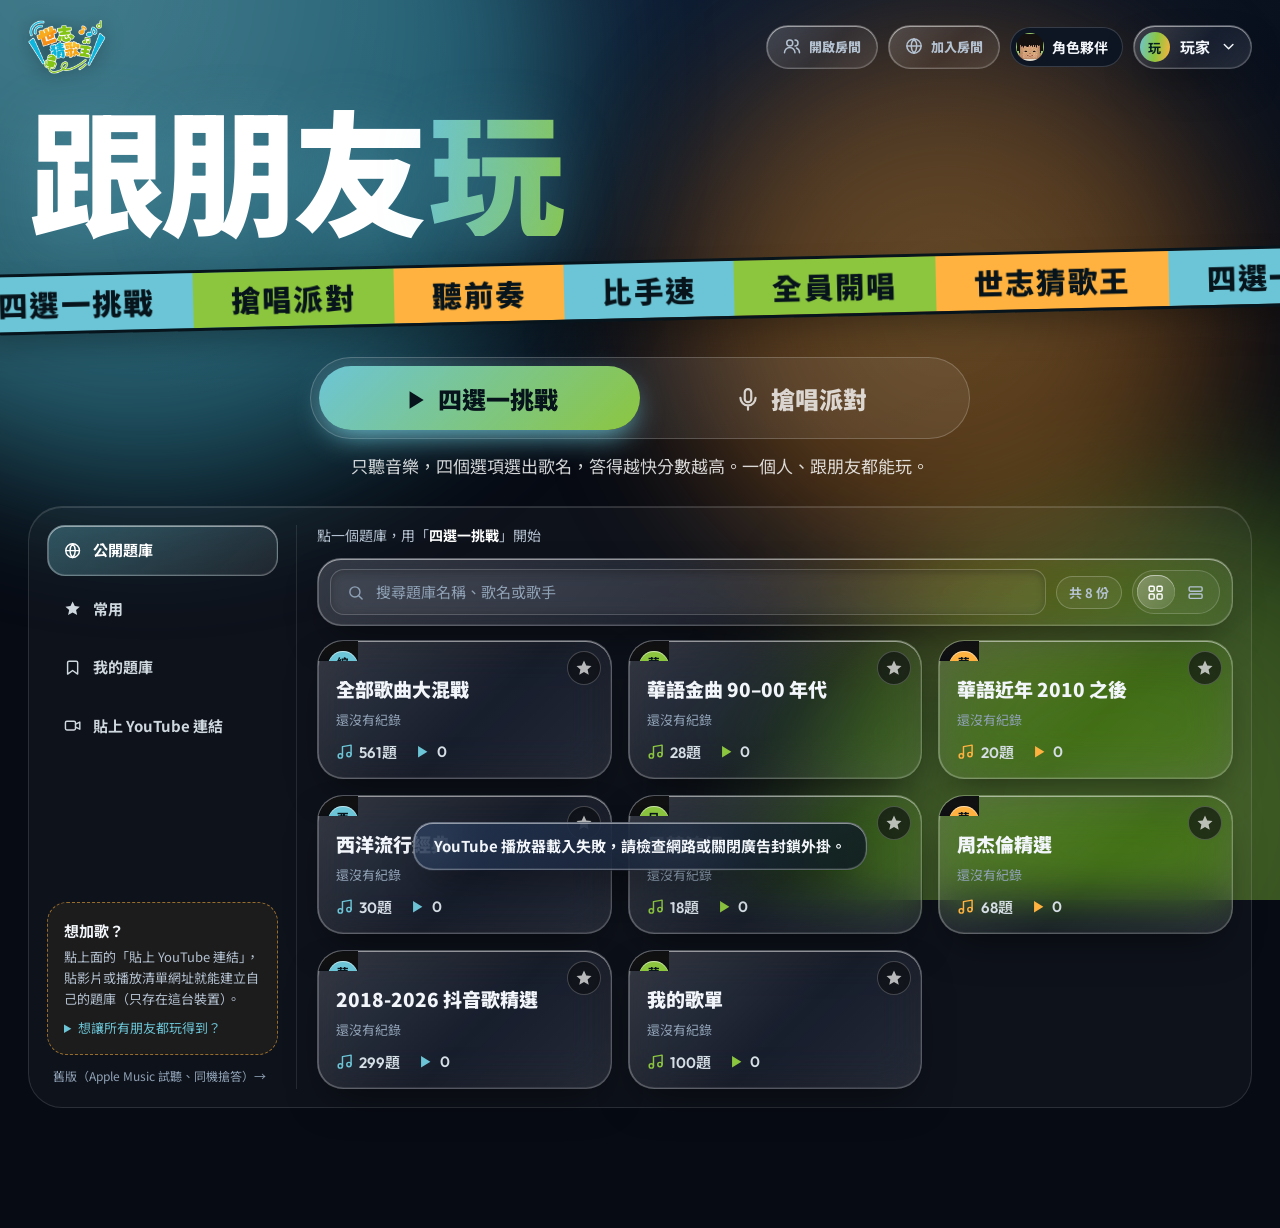
==== commit bd723062: "四選一多人最後一題不公布名次，頒獎台前手機也不顯示排名 Co-Authored-By: Claude Sonnet 5.5 <noreply@anthropic.com> Claude-Session" ====
--- a/index.html
+++ b/index.html
@@ -2324,7 +2324,14 @@
 });
 function renderRank(){
   const el = $("#rank");
-  if (G.multi) {
+  if (lastRound()) {                                              // secret round: no order, no totals, only who has answered
+    const c = G.cur; el._first = null;
+    el.innerHTML = `<h4>🤫 最後一題 · 名次保密中</h4>` + G.players.map(p => {
+      const a = c.picks && c.picks.get(G.players.indexOf(p)), res = c.results && c.results.find(x => x.pi === G.players.indexOf(p));
+      const st = p.off ? `<span class="st no">離線</span>` : c.phase === "reveal" ? (res && res.ok ? `<span class="st ok">答對</span>` : `<span class="st no">${a ? "答錯" : "超時"}</span>`) : c.phase === "answer" ? (a ? `<span class="st ok">已答</span>` : `<span class="st">待答</span>`) : "";
+      return `<div class="rrow ${p.host ? "me" : ""}"><span class="n">?</span>${avHTML(p)}<span class="nm">${esc(p.name)}${p.host ? `<span class="you">YOU</span>` : ""}</span>${st}<span class="sc" style="color:${p.color}">???</span></div>`;
+    }).join("");
+  } else if (G.multi) {
     const c = G.cur, snap = rankSnap(el), fl = rankFlags(G.players, el._first);
     el.innerHTML = `<h4>玩家</h4>` + G.players.map((p, i) => ({ p, i })).sort((a, b) => b.p.score - a.p.score).map(({ p, i }, r) => {
       const a = c && c.picks && c.picks.get(i), res = c && c.results && c.results.find(x => x.pi === i);
@@ -2636,6 +2643,8 @@
   renderAll(); renderPop(); runBar(c.revealTotal);
   later(afterReveal, c.revealTotal);
 }
+// final question of a multiplayer quiz: ranks and totals stay hidden until the podium reveals them
+const lastRound = () => !!(G && G.multi && G.mode === "quiz" && !G.done && G.cur && (G.n >= G.total || !G.queue.length));
 const boardOn = () => !!(G && G.multi && cfg.board && G.cur && !G.cur.board && G.n < G.total && G.queue.length);
 const BOARD_MS = 5000;
 function afterReveal(){ if (boardOn()) showBoard(); else nextQ(); }
@@ -2736,7 +2745,7 @@
     if (!G) return { phase: "lobby", mode: null, players: [...this.guests.values()].map((g, i) => ({ name: g.name, color: PCOL[(locals().length + i) % PCOL.length], score: 0, off: !(g.conn && g.conn.open), ah: avKey(g) })) };
     if (G.mode === "quiz" && !G.multi) return { phase: "other", mode: "quiz", players: [] };
     const c = G.cur, sing = G.mode === "sing";
-    const o = { mode: G.mode, judge: cfg.judge, phase: G.done ? "end" : c ? c.phase : "load", pod: !!G.podium, n: G.n, total: G.total, buzzer: -1, winner: -1,
+    const o = { mode: G.mode, judge: cfg.judge, phase: G.done ? "end" : c ? c.phase : "load", pod: !!G.podium, hide: !!(G.podium || lastRound()), n: G.n, total: G.total, buzzer: -1, winner: -1,
       players: G.players.map(p => ({ name: p.name, color: p.color, score: p.score, combo: p.combo || 0, off: !!p.off, ah: avKey(p) })) };
     if (c && !G.done) {
       if (sing) {
@@ -2955,6 +2964,7 @@
     if (rw) rw.classList.toggle("hot", sec <= 5);
   },
   rankHTML(s){
+    if (s.hide) return `<p class="cnote">🤫 ${s.phase === "end" ? "名次保密中，看大螢幕的頒獎台！" : "最後一題，名次保密到頒獎台才揭曉！"}</p>`;
     const bd = s.board && s.mv, fl = rankFlags(s.players, this._first);
     const html = s.players.map((p, i) => ({ p, i })).sort((a, b) => b.p.score - a.p.score).map(({ p, i }, r) => {
       const first = fl.first(i), nf = fl.fresh(i);
